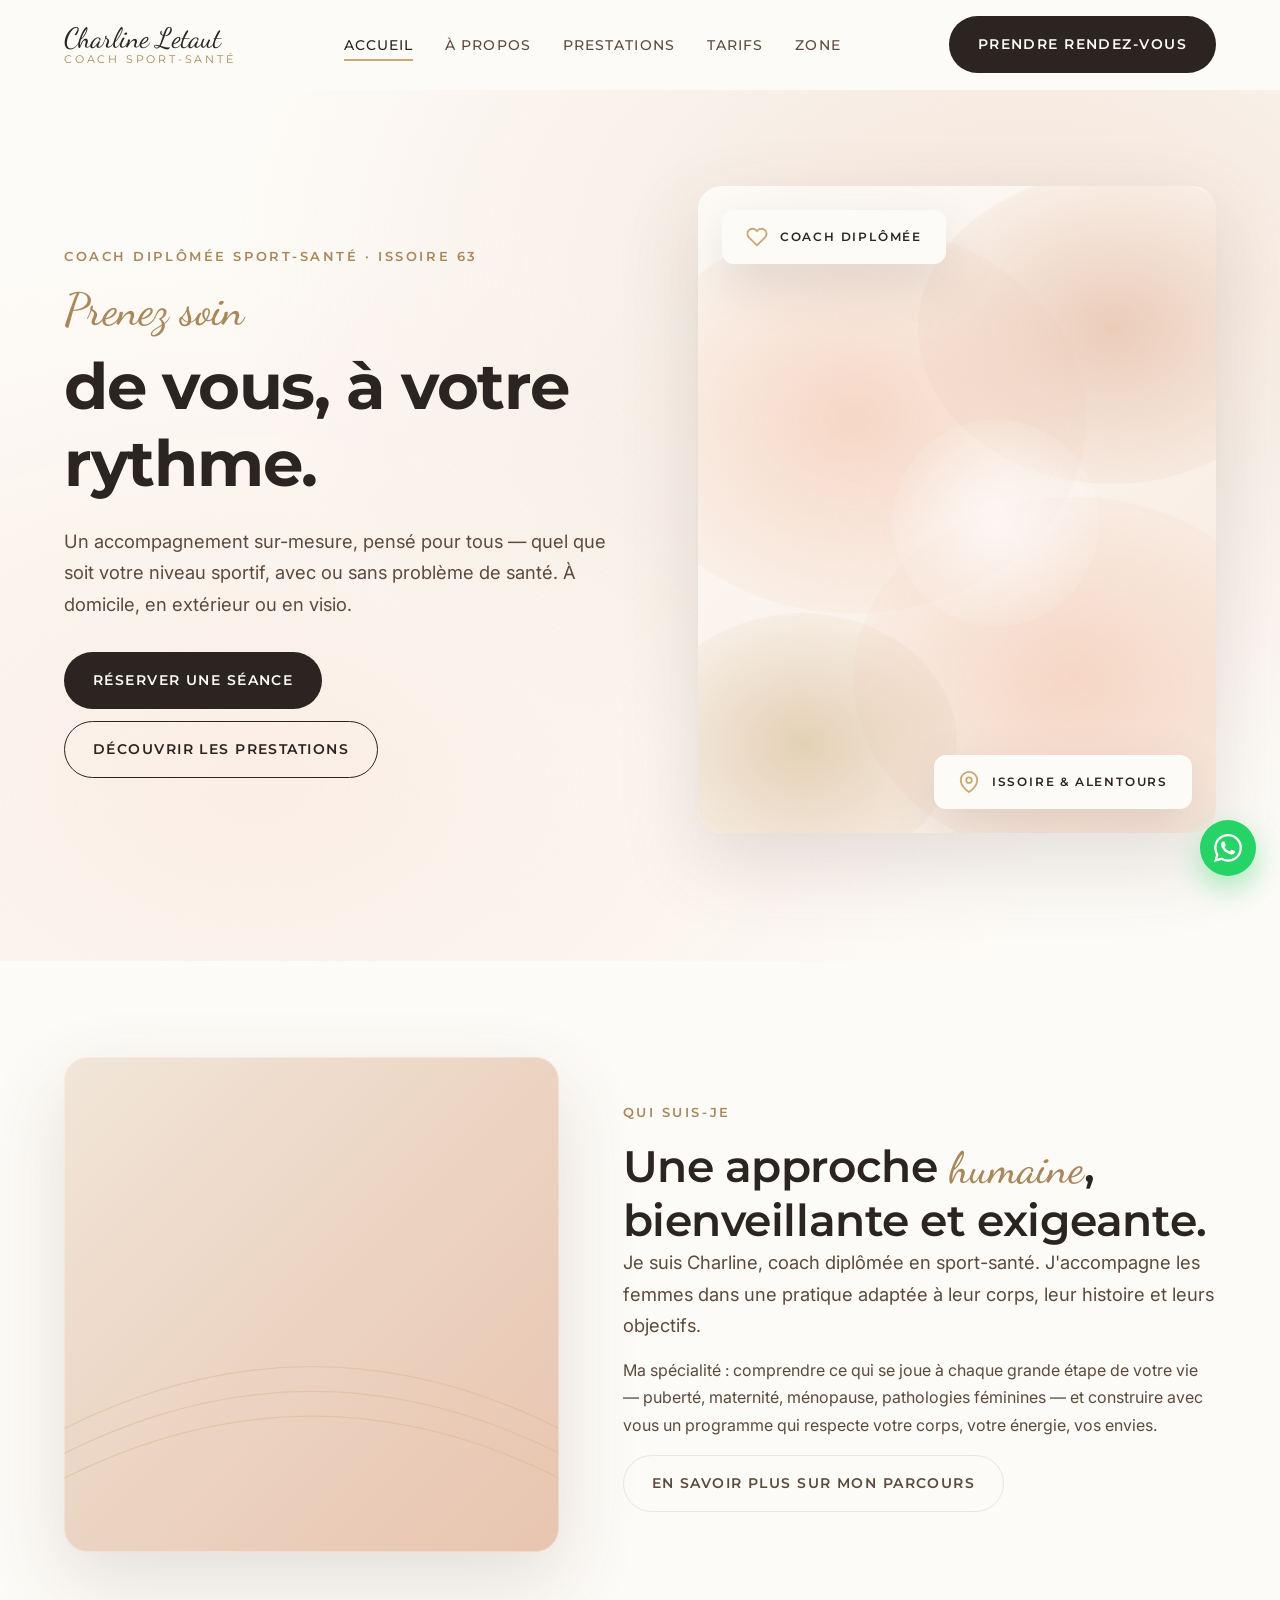
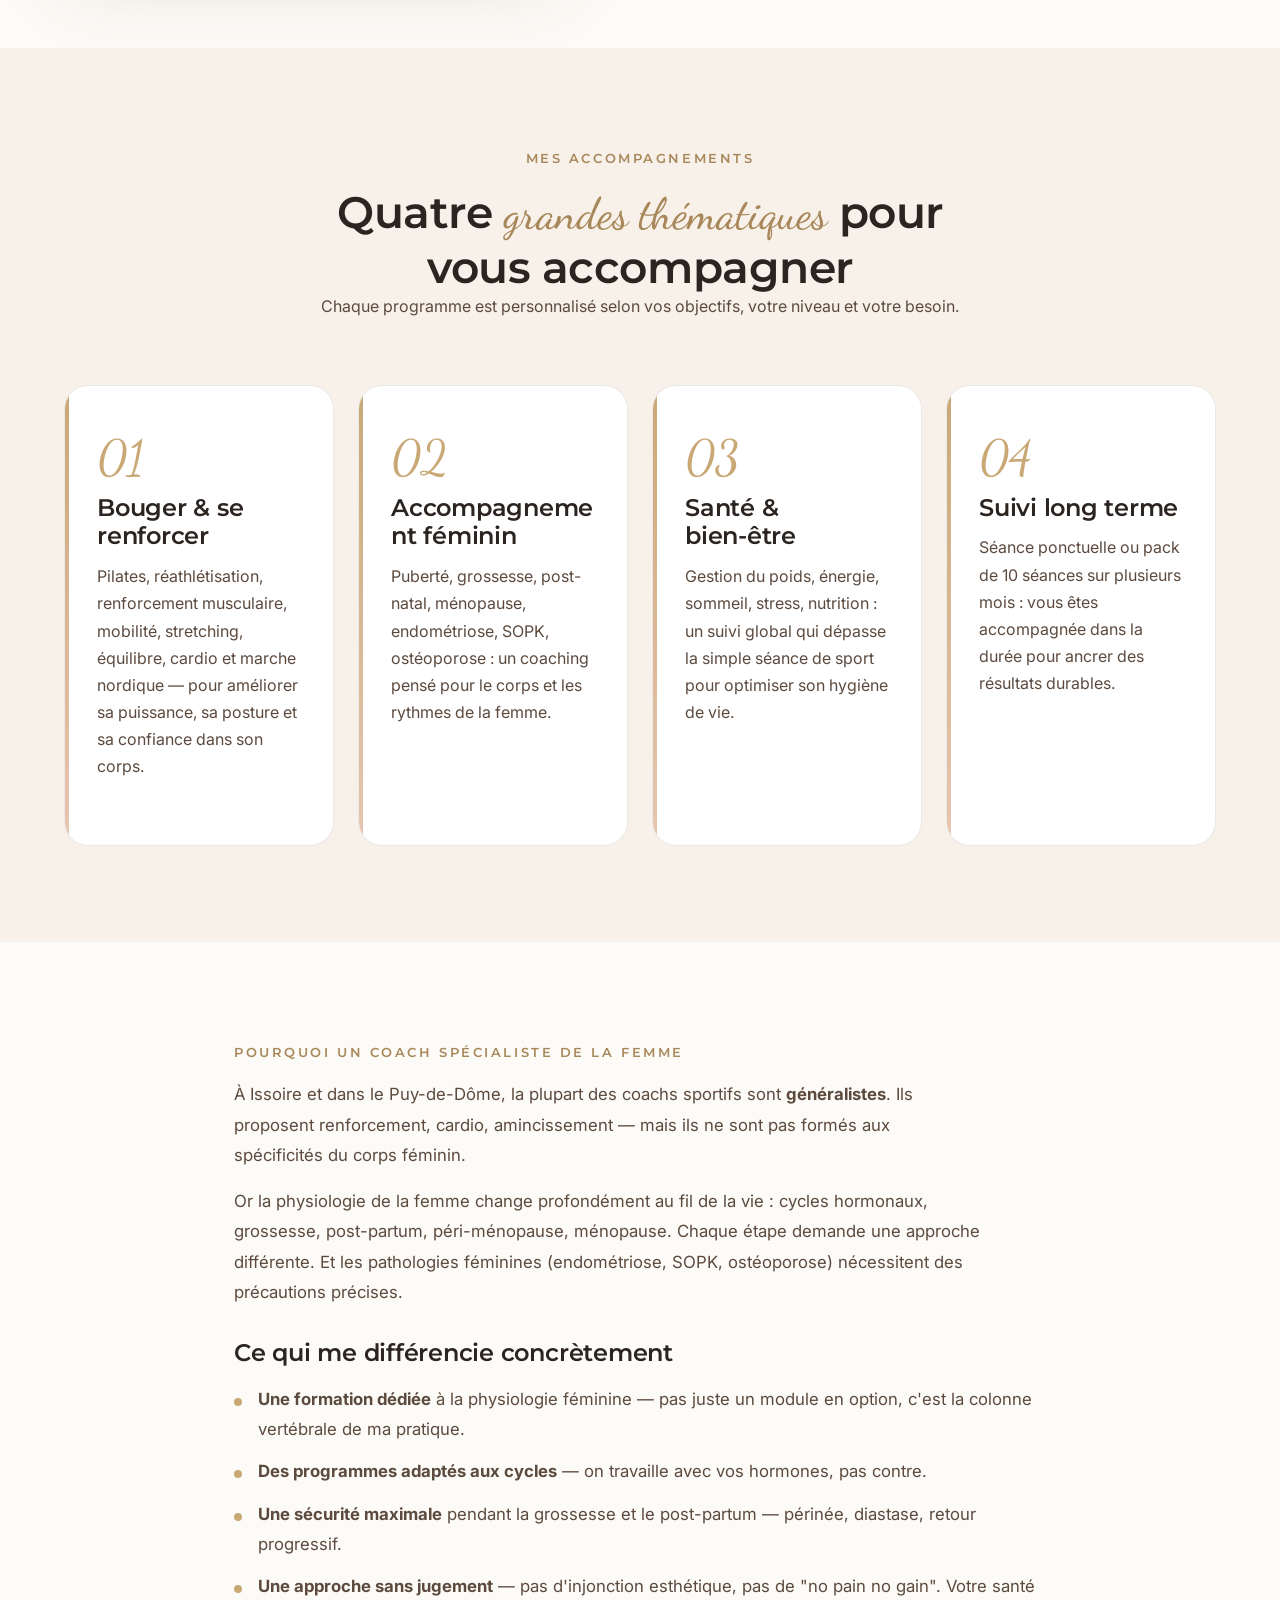
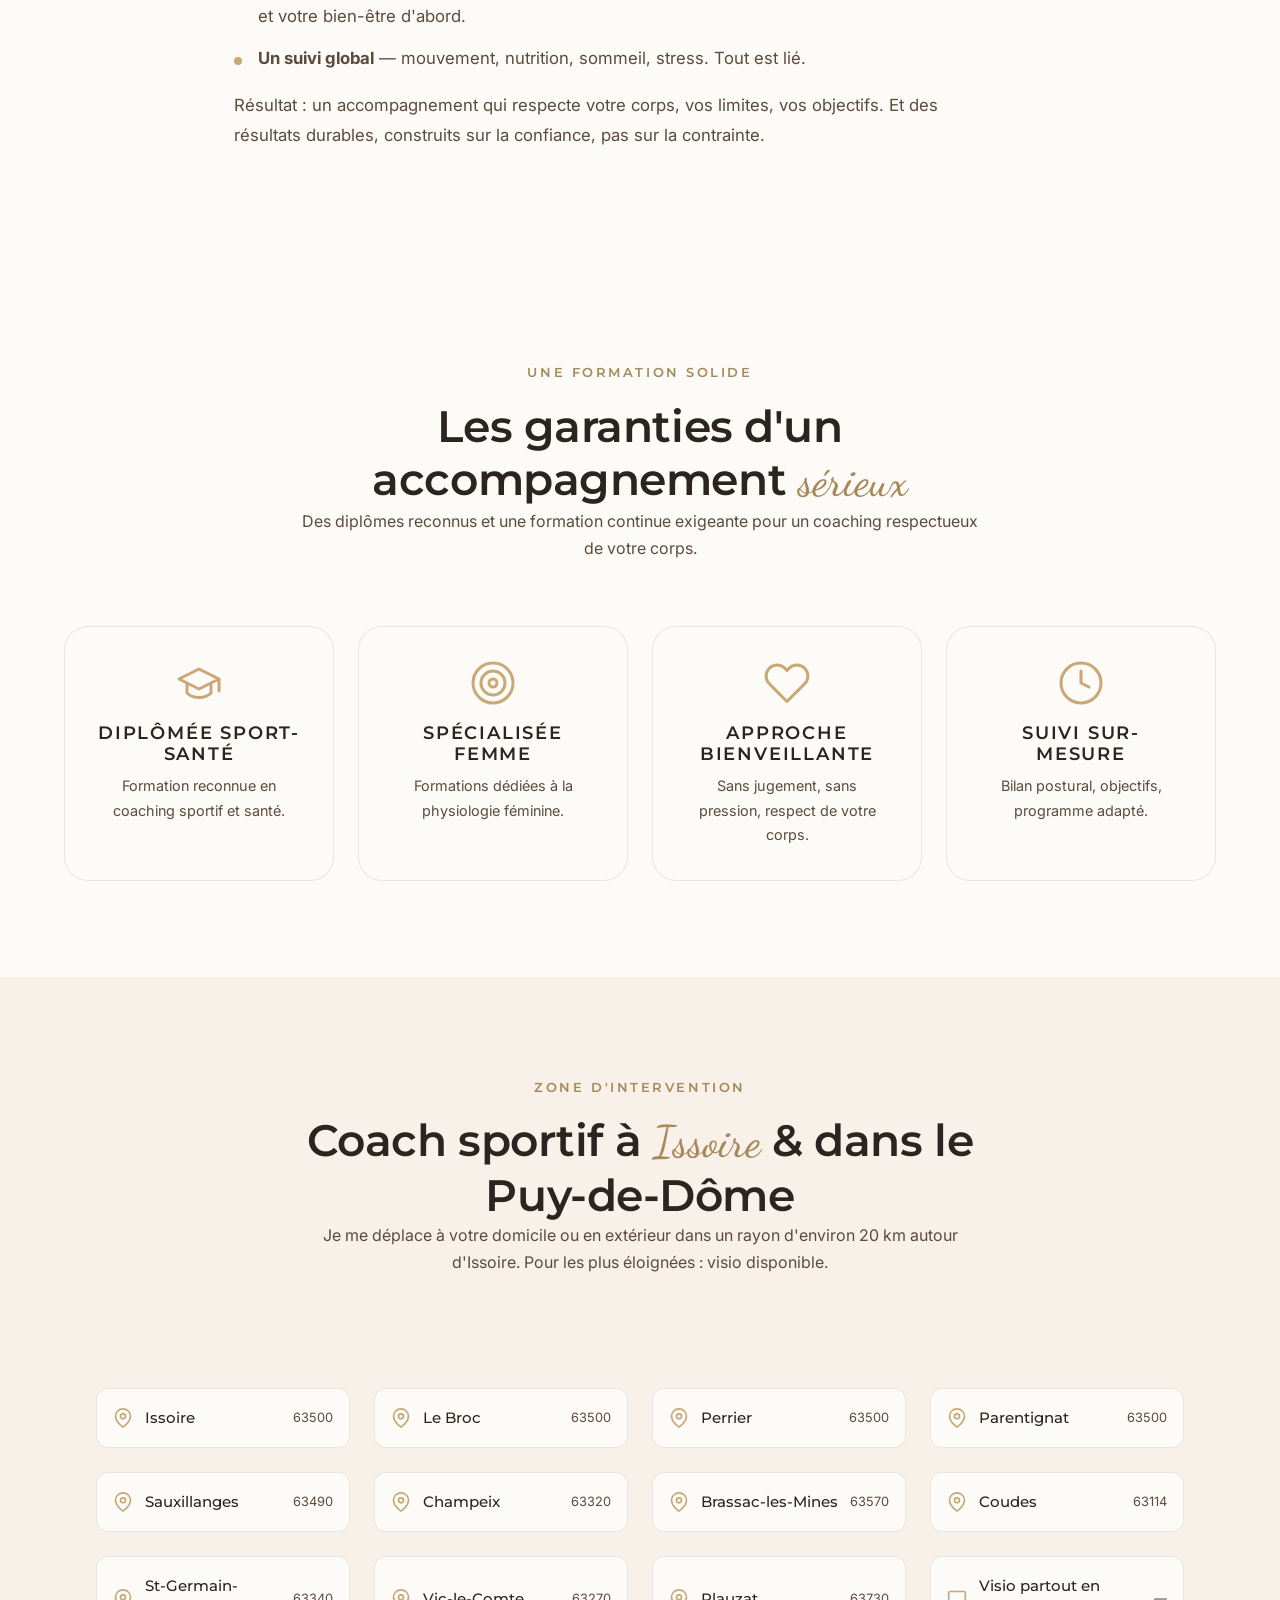
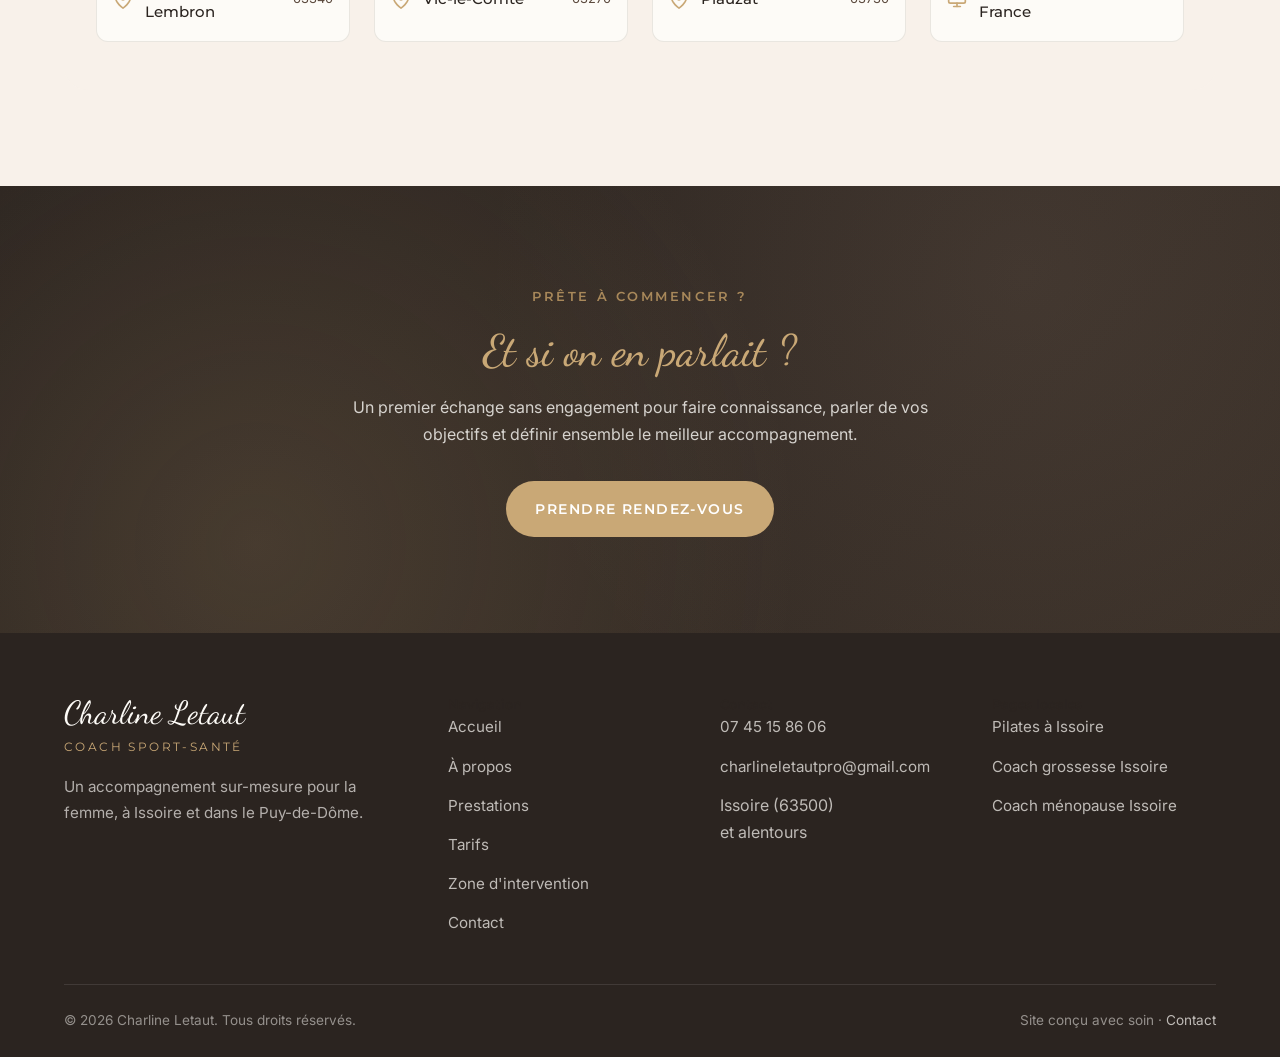
==== index.html @ cad7957d "Section 'coach specialiste de la femme' : eyebrow reformule + h2 supprime - Eyebrow 'Pourquoi un coa" ====
<!DOCTYPE html>
<html lang="fr">
<head>
  <meta charset="UTF-8" />
  <meta name="viewport" content="width=device-width, initial-scale=1.0" />
  <meta http-equiv="Cache-Control" content="no-cache, must-revalidate" />
  <meta name="theme-color" content="#FDFBF7" />

  <title>Charline Letaut — Coach sport-santé femme à Issoire (63) | Pilates, grossesse, ménopause</title>
  <meta name="description" content="Coach diplômée en sport-santé à Issoire (63500). Accompagnement sur-mesure pour la femme : pilates, grossesse, ménopause, endométriose, SOPK. Séances à domicile, extérieur ou visio." />
  <meta name="keywords" content="coach sportif Issoire, coach sport-santé Issoire, coach femme Issoire, pilates Issoire, coach grossesse Issoire, coach ménopause Issoire, coach sportif Puy-de-Dôme, coach à domicile Issoire" />
  <meta name="author" content="Charline Letaut" />
  <meta name="robots" content="index, follow" />
  <link rel="canonical" href="https://charline-letaut.fr/" />

  <!-- Open Graph -->
  <meta property="og:type" content="website" />
  <meta property="og:locale" content="fr_FR" />
  <meta property="og:url" content="https://charline-letaut.fr/" />
  <meta property="og:title" content="Charline Letaut — Coach sport-santé femme à Issoire (63)" />
  <meta property="og:description" content="Accompagnement sur-mesure de la femme : pilates, grossesse, ménopause, endométriose, SOPK. Séances à domicile, extérieur ou visio." />
  <meta property="og:image" content="https://charline-letaut.fr/assets/og-image.jpg" />
  <meta property="og:site_name" content="Charline Letaut Coaching" />

  <!-- Twitter -->
  <meta name="twitter:card" content="summary_large_image" />
  <meta name="twitter:title" content="Charline Letaut — Coach sport-santé femme à Issoire (63)" />
  <meta name="twitter:description" content="Accompagnement sur-mesure de la femme. Séances à domicile, extérieur ou visio." />
  <meta name="twitter:image" content="https://charline-letaut.fr/assets/og-image.jpg" />

  <!-- Favicons -->
  <link rel="icon" type="image/svg+xml" href="assets/favicon.svg?v=10" />
  <link rel="apple-touch-icon" href="assets/apple-touch-icon.png" />
  <link rel="manifest" href="assets/site.webmanifest?v=10" />

  <!-- Fonts -->
  <link rel="preconnect" href="https://fonts.googleapis.com" />
  <link rel="preconnect" href="https://fonts.gstatic.com" crossorigin />
  <link href="https://fonts.googleapis.com/css2?family=Dancing+Script:wght@500;600&family=Inter:wght@400;500;600&family=Montserrat:wght@400;500;600;700&display=swap" rel="stylesheet" />

  <link rel="stylesheet" href="css/style.css?v=10" />

  <!-- PLAUSIBLE SCRIPT HERE -->
  <!-- <script defer data-domain="charline-letaut.fr" src="https://plausible.io/js/script.js"></script> -->

  <!-- GA4 PLACEHOLDER -->
  <!-- <script async src="https://www.googletagmanager.com/gtag/js?id=G-XXXXXXX"></script> -->

  <!-- Schema.org : LocalBusiness -->
  <script type="application/ld+json">
  {
    "@context": "https://schema.org",
    "@type": "HealthAndBeautyBusiness",
    "@id": "https://charline-letaut.fr/#business",
    "name": "Charline Letaut — Coach sport-santé",
    "alternateName": "Charline Letaut Coaching",
    "description": "Coach diplômée en sport-santé spécialisée dans l'accompagnement de la femme à Issoire et alentours.",
    "url": "https://charline-letaut.fr/",
    "telephone": "+33745158606",
    "email": "charlineletautpro@gmail.com",
    "image": "https://charline-letaut.fr/assets/og-image.jpg",
    "priceRange": "€€",
    "address": {
      "@type": "PostalAddress",
      "addressLocality": "Issoire",
      "postalCode": "63500",
      "addressRegion": "Auvergne-Rhône-Alpes",
      "addressCountry": "FR"
    },
    "geo": {
      "@type": "GeoCoordinates",
      "latitude": 45.5437,
      "longitude": 3.2489
    },
    "areaServed": [
      { "@type": "City", "name": "Issoire" },
      { "@type": "City", "name": "Le Broc" },
      { "@type": "City", "name": "Perrier" },
      { "@type": "City", "name": "Parentignat" },
      { "@type": "City", "name": "Sauxillanges" },
      { "@type": "City", "name": "Champeix" },
      { "@type": "City", "name": "Brassac-les-Mines" },
      { "@type": "City", "name": "Coudes" },
      { "@type": "City", "name": "Saint-Germain-Lembron" },
      { "@type": "City", "name": "Vic-le-Comte" },
      { "@type": "City", "name": "Plauzat" }
    ],
    "openingHoursSpecification": [
      {
        "@type": "OpeningHoursSpecification",
        "dayOfWeek": ["Monday", "Tuesday", "Wednesday", "Thursday", "Friday"],
        "opens": "08:00",
        "closes": "19:00"
      },
      {
        "@type": "OpeningHoursSpecification",
        "dayOfWeek": "Saturday",
        "opens": "09:00",
        "closes": "13:00"
      }
    ],
    "sameAs": []
  }
  </script>
</head>
<body>
  <a class="skip-link" href="#main">Aller au contenu</a>

  <!-- ===================== HEADER ===================== -->
  <header class="site-header" role="banner">
    <div class="container">
      <nav class="nav" aria-label="Navigation principale">
        <a href="index.html" class="nav__brand" aria-label="Retour à l'accueil">
          <span class="nav__brand-name">Charline Letaut</span>
          <span class="nav__brand-role">Coach sport-santé</span>
        </a>
        <ul class="nav__menu">
          <li><a href="index.html" class="nav__link" data-nav="index.html">Accueil</a></li>
          <li><a href="a-propos.html" class="nav__link" data-nav="a-propos.html">À propos</a></li>
          <li><a href="prestations.html" class="nav__link" data-nav="prestations.html">Prestations</a></li>
          <li><a href="tarifs.html" class="nav__link" data-nav="tarifs.html">Tarifs</a></li>
          <li><a href="zone-intervention.html" class="nav__link" data-nav="zone-intervention.html">Zone</a></li>
        </ul>
        <a href="contact.html" class="btn btn--primary nav__cta">Prendre rendez-vous</a>
        <button class="nav__toggle" aria-expanded="false" aria-label="Ouvrir le menu" aria-controls="mobile-menu">
          <span></span><span></span><span></span>
        </button>
      </nav>
    </div>
  </header>
    <div class="nav__mobile" id="mobile-menu">
      <a href="index.html" class="nav__link" data-nav="index.html">Accueil</a>
      <a href="a-propos.html" class="nav__link" data-nav="a-propos.html">À propos</a>
      <a href="prestations.html" class="nav__link" data-nav="prestations.html">Prestations</a>
      <a href="tarifs.html" class="nav__link" data-nav="tarifs.html">Tarifs</a>
      <a href="zone-intervention.html" class="nav__link" data-nav="zone-intervention.html">Zone d'intervention</a>
      <a href="contact.html" class="nav__link" data-nav="contact.html">Contact</a>
      <a href="contact.html" class="btn btn--primary">Prendre rendez-vous</a>
    </div>
  

  <main id="main">

    <!-- ===================== HERO ===================== -->
    <section class="hero" aria-label="Présentation">
      <div class="container">
        <div class="hero__grid">
          <div class="hero__content reveal">
            <span class="eyebrow">Coach diplômée sport-santé · Issoire 63</span>
            <h1>
              <span class="script">Prenez soin</span>
              de vous, à votre rythme.
            </h1>
            <p class="hero__lead">
              Un accompagnement sur-mesure, pensé pour tous&nbsp;— quel que soit votre niveau sportif, avec ou sans problème de santé. À domicile, en extérieur ou en visio.
            </p>
            <div class="hero__ctas">
              <a href="contact.html" class="btn btn--primary">Réserver une séance</a>
              <a href="prestations.html" class="btn btn--outline">Découvrir les prestations</a>
            </div>
          </div>
          <div class="hero__visual reveal reveal-delay-2" aria-hidden="true">
            <svg class="hero__clouds" viewBox="0 0 400 500" preserveAspectRatio="xMidYMid slice" xmlns="http://www.w3.org/2000/svg" aria-hidden="true">
              <defs>
                <radialGradient id="cloudPeach" cx="50%" cy="50%" r="60%">
                  <stop offset="0%" stop-color="#F5D5C3" stop-opacity="0.95"/>
                  <stop offset="100%" stop-color="#F5D5C3" stop-opacity="0"/>
                </radialGradient>
                <radialGradient id="cloudRose" cx="50%" cy="50%" r="60%">
                  <stop offset="0%" stop-color="#E8C5B0" stop-opacity="0.85"/>
                  <stop offset="100%" stop-color="#E8C5B0" stop-opacity="0"/>
                </radialGradient>
                <radialGradient id="cloudGold" cx="50%" cy="50%" r="60%">
                  <stop offset="0%" stop-color="#C9A876" stop-opacity="0.45"/>
                  <stop offset="100%" stop-color="#C9A876" stop-opacity="0"/>
                </radialGradient>
                <radialGradient id="cloudCream" cx="50%" cy="50%" r="60%">
                  <stop offset="0%" stop-color="#FFFFFF" stop-opacity="0.7"/>
                  <stop offset="100%" stop-color="#FFFFFF" stop-opacity="0"/>
                </radialGradient>
              </defs>
              <g class="hero__cloud hero__cloud--1">
                <ellipse cx="120" cy="180" rx="180" ry="150" fill="url(#cloudPeach)"/>
              </g>
              <g class="hero__cloud hero__cloud--2">
                <ellipse cx="320" cy="110" rx="150" ry="120" fill="url(#cloudRose)"/>
              </g>
              <g class="hero__cloud hero__cloud--3">
                <ellipse cx="290" cy="380" rx="170" ry="140" fill="url(#cloudPeach)"/>
              </g>
              <g class="hero__cloud hero__cloud--4">
                <ellipse cx="80" cy="430" rx="120" ry="100" fill="url(#cloudGold)"/>
              </g>
              <g class="hero__cloud hero__cloud--5">
                <circle cx="230" cy="260" r="80" fill="url(#cloudCream)"/>
              </g>
            </svg>
            <div class="hero__badge hero__badge--top">
              <svg xmlns="http://www.w3.org/2000/svg" viewBox="0 0 24 24" fill="none" stroke="currentColor" stroke-width="2" stroke-linecap="round" stroke-linejoin="round"><path d="M20.84 4.61a5.5 5.5 0 0 0-7.78 0L12 5.67l-1.06-1.06a5.5 5.5 0 0 0-7.78 7.78l1.06 1.06L12 21.23l7.78-7.78 1.06-1.06a5.5 5.5 0 0 0 0-7.78z"/></svg>
              Coach diplômée
            </div>
            <div class="hero__badge hero__badge--bottom">
              <svg xmlns="http://www.w3.org/2000/svg" viewBox="0 0 24 24" fill="none" stroke="currentColor" stroke-width="2" stroke-linecap="round" stroke-linejoin="round"><path d="M21 10c0 7-9 13-9 13s-9-6-9-13a9 9 0 0 1 18 0z"/><circle cx="12" cy="10" r="3"/></svg>
              Issoire &amp; alentours
            </div>
          </div>
        </div>
      </div>
    </section>

    <!-- ===================== INTRO / ABOUT TEASER ===================== -->
    <section class="section">
      <div class="container">
        <div class="about">
          <div class="about__visual reveal" aria-hidden="true"></div>
          <div class="reveal reveal-delay-1">
            <span class="eyebrow">Qui suis-je</span>
            <h2>Une approche <span class="script">humaine</span>, bienveillante et exigeante.</h2>
            <p class="lead">
              Je suis Charline, coach diplômée en sport-santé. J'accompagne les femmes dans une pratique adaptée à leur corps, leur histoire et leurs objectifs.
            </p>
            <p>
              Ma spécialité&nbsp;: comprendre ce qui se joue à chaque grande étape de votre vie — puberté, maternité, ménopause, pathologies féminines — et construire avec vous un programme qui respecte votre corps, votre énergie, vos envies.
            </p>
            <a href="a-propos.html" class="btn btn--ghost">En savoir plus sur mon parcours</a>
          </div>
        </div>
      </div>
    </section>

    <!-- ===================== 4 THÉMATIQUES ===================== -->
    <section class="section section--alt">
      <div class="container">
        <header class="section-header reveal">
          <span class="eyebrow">Mes accompagnements</span>
          <h2>Quatre <span class="script">grandes thématiques</span> pour vous accompagner</h2>
          <p>Chaque programme est personnalisé selon vos objectifs, votre niveau et votre besoin.</p>
        </header>

        <div class="grid grid--4">
          <article class="feature reveal">
            <span class="feature__number">01</span>
            <h3>Bouger &amp; se renforcer</h3>
            <p>Pilates, réathlétisation, renforcement musculaire, mobilité, stretching, équilibre, cardio et marche nordique — pour améliorer sa puissance, sa posture et sa confiance dans son corps.</p>
          </article>
          <article class="feature reveal reveal-delay-1">
            <span class="feature__number">02</span>
            <h3>Accompagnement féminin</h3>
            <p>Puberté, grossesse, post-natal, ménopause, endométriose, SOPK, ostéoporose&nbsp;: un coaching pensé pour le corps et les rythmes de la femme.</p>
          </article>
          <article class="feature reveal reveal-delay-2">
            <span class="feature__number">03</span>
            <h3>Santé &amp; bien-être</h3>
            <p>Gestion du poids, énergie, sommeil, stress, nutrition&nbsp;: un suivi global qui dépasse la simple séance de sport pour optimiser son hygiène de vie.</p>
          </article>
          <article class="feature reveal reveal-delay-3">
            <span class="feature__number">04</span>
            <h3>Suivi long terme</h3>
            <p>Séance ponctuelle ou pack de 10 séances sur plusieurs mois&nbsp;: vous êtes accompagnée dans la durée pour ancrer des résultats durables.</p>
          </article>
        </div>
      </div>
    </section>

    <!-- ===================== POURQUOI UN COACH SPÉCIALISÉ FEMME ===================== -->
    <section class="section">
      <div class="container container-narrow">
        <div class="reveal prose">
          <span class="eyebrow">Pourquoi un coach Spécialiste de la femme</span>
          <p class="lead">À Issoire et dans le Puy-de-Dôme, la plupart des coachs sportifs sont <strong>généralistes</strong>. Ils proposent renforcement, cardio, amincissement — mais ils ne sont pas formés aux spécificités du corps féminin.</p>
          <p>Or la physiologie de la femme change profondément au fil de la vie&nbsp;: cycles hormonaux, grossesse, post-partum, péri-ménopause, ménopause. Chaque étape demande une approche différente. Et les pathologies féminines (endométriose, SOPK, ostéoporose) nécessitent des précautions précises.</p>
          <h3>Ce qui me différencie concrètement</h3>
          <ul>
            <li><strong>Une formation dédiée</strong> à la physiologie féminine — pas juste un module en option, c'est la colonne vertébrale de ma pratique.</li>
            <li><strong>Des programmes adaptés aux cycles</strong> — on travaille avec vos hormones, pas contre.</li>
            <li><strong>Une sécurité maximale</strong> pendant la grossesse et le post-partum — périnée, diastase, retour progressif.</li>
            <li><strong>Une approche sans jugement</strong> — pas d'injonction esthétique, pas de "no pain no gain". Votre santé et votre bien-être d'abord.</li>
            <li><strong>Un suivi global</strong> — mouvement, nutrition, sommeil, stress. Tout est lié.</li>
          </ul>
          <p>Résultat&nbsp;: un accompagnement qui respecte votre corps, vos limites, vos objectifs. Et des résultats durables, construits sur la confiance, pas sur la contrainte.</p>
        </div>
      </div>
    </section>

    <!-- ===================== CREDENTIALS ===================== -->
    <section class="section">
      <div class="container">
        <header class="section-header reveal">
          <span class="eyebrow">Une formation solide</span>
          <h2>Les garanties d'un accompagnement <span class="script">sérieux</span></h2>
          <p>Des diplômes reconnus et une formation continue exigeante pour un coaching respectueux de votre corps.</p>
        </header>

        <div class="credentials">
          <div class="credential reveal">
            <svg class="credential__icon" xmlns="http://www.w3.org/2000/svg" viewBox="0 0 24 24" fill="none" stroke="currentColor" stroke-width="1.5" stroke-linecap="round" stroke-linejoin="round"><path d="M22 10v6M2 10l10-5 10 5-10 5z"/><path d="M6 12v5c3 3 9 3 12 0v-5"/></svg>
            <h4>Diplômée sport-santé</h4>
            <p>Formation reconnue en coaching sportif et santé.</p>
          </div>
          <div class="credential reveal reveal-delay-1">
            <svg class="credential__icon" xmlns="http://www.w3.org/2000/svg" viewBox="0 0 24 24" fill="none" stroke="currentColor" stroke-width="1.5" stroke-linecap="round" stroke-linejoin="round"><circle cx="12" cy="12" r="10"/><circle cx="12" cy="12" r="6"/><circle cx="12" cy="12" r="2"/></svg>
            <h4>Spécialisée femme</h4>
            <p>Formations dédiées à la physiologie féminine.</p>
          </div>
          <div class="credential reveal reveal-delay-2">
            <svg class="credential__icon" xmlns="http://www.w3.org/2000/svg" viewBox="0 0 24 24" fill="none" stroke="currentColor" stroke-width="1.5" stroke-linecap="round" stroke-linejoin="round"><path d="M20.84 4.61a5.5 5.5 0 0 0-7.78 0L12 5.67l-1.06-1.06a5.5 5.5 0 0 0-7.78 7.78l1.06 1.06L12 21.23l7.78-7.78 1.06-1.06a5.5 5.5 0 0 0 0-7.78z"/></svg>
            <h4>Approche bienveillante</h4>
            <p>Sans jugement, sans pression, respect de votre corps.</p>
          </div>
          <div class="credential reveal reveal-delay-3">
            <svg class="credential__icon" xmlns="http://www.w3.org/2000/svg" viewBox="0 0 24 24" fill="none" stroke="currentColor" stroke-width="1.5" stroke-linecap="round" stroke-linejoin="round"><circle cx="12" cy="12" r="10"/><polyline points="12 6 12 12 16 14"/></svg>
            <h4>Suivi sur-mesure</h4>
            <p>Bilan postural, objectifs, programme adapté.</p>
          </div>
        </div>
      </div>
    </section>

    <!-- ===================== ZONE INTERVENTION ===================== -->
    <section class="section section--alt">
      <div class="container">
        <header class="section-header reveal">
          <span class="eyebrow">Zone d'intervention</span>
          <h2>Coach sportif à <span class="script">Issoire</span> &amp; dans le Puy-de-Dôme</h2>
          <p>Je me déplace à votre domicile ou en extérieur dans un rayon d'environ 20 km autour d'Issoire. Pour les plus éloignées&nbsp;: visio disponible.</p>
        </header>

        <div class="zone reveal">
          <ul class="zone__grid">
            <li class="zone__item"><svg xmlns="http://www.w3.org/2000/svg" viewBox="0 0 24 24" fill="none" stroke="currentColor" stroke-width="2" stroke-linecap="round" stroke-linejoin="round"><path d="M21 10c0 7-9 13-9 13s-9-6-9-13a9 9 0 0 1 18 0z"/><circle cx="12" cy="10" r="3"/></svg><span class="zone__item-name">Issoire</span><span class="zone__item-postal">63500</span></li>
            <li class="zone__item"><svg xmlns="http://www.w3.org/2000/svg" viewBox="0 0 24 24" fill="none" stroke="currentColor" stroke-width="2" stroke-linecap="round" stroke-linejoin="round"><path d="M21 10c0 7-9 13-9 13s-9-6-9-13a9 9 0 0 1 18 0z"/><circle cx="12" cy="10" r="3"/></svg><span class="zone__item-name">Le Broc</span><span class="zone__item-postal">63500</span></li>
            <li class="zone__item"><svg xmlns="http://www.w3.org/2000/svg" viewBox="0 0 24 24" fill="none" stroke="currentColor" stroke-width="2" stroke-linecap="round" stroke-linejoin="round"><path d="M21 10c0 7-9 13-9 13s-9-6-9-13a9 9 0 0 1 18 0z"/><circle cx="12" cy="10" r="3"/></svg><span class="zone__item-name">Perrier</span><span class="zone__item-postal">63500</span></li>
            <li class="zone__item"><svg xmlns="http://www.w3.org/2000/svg" viewBox="0 0 24 24" fill="none" stroke="currentColor" stroke-width="2" stroke-linecap="round" stroke-linejoin="round"><path d="M21 10c0 7-9 13-9 13s-9-6-9-13a9 9 0 0 1 18 0z"/><circle cx="12" cy="10" r="3"/></svg><span class="zone__item-name">Parentignat</span><span class="zone__item-postal">63500</span></li>
            <li class="zone__item"><svg xmlns="http://www.w3.org/2000/svg" viewBox="0 0 24 24" fill="none" stroke="currentColor" stroke-width="2" stroke-linecap="round" stroke-linejoin="round"><path d="M21 10c0 7-9 13-9 13s-9-6-9-13a9 9 0 0 1 18 0z"/><circle cx="12" cy="10" r="3"/></svg><span class="zone__item-name">Sauxillanges</span><span class="zone__item-postal">63490</span></li>
            <li class="zone__item"><svg xmlns="http://www.w3.org/2000/svg" viewBox="0 0 24 24" fill="none" stroke="currentColor" stroke-width="2" stroke-linecap="round" stroke-linejoin="round"><path d="M21 10c0 7-9 13-9 13s-9-6-9-13a9 9 0 0 1 18 0z"/><circle cx="12" cy="10" r="3"/></svg><span class="zone__item-name">Champeix</span><span class="zone__item-postal">63320</span></li>
            <li class="zone__item"><svg xmlns="http://www.w3.org/2000/svg" viewBox="0 0 24 24" fill="none" stroke="currentColor" stroke-width="2" stroke-linecap="round" stroke-linejoin="round"><path d="M21 10c0 7-9 13-9 13s-9-6-9-13a9 9 0 0 1 18 0z"/><circle cx="12" cy="10" r="3"/></svg><span class="zone__item-name">Brassac-les-Mines</span><span class="zone__item-postal">63570</span></li>
            <li class="zone__item"><svg xmlns="http://www.w3.org/2000/svg" viewBox="0 0 24 24" fill="none" stroke="currentColor" stroke-width="2" stroke-linecap="round" stroke-linejoin="round"><path d="M21 10c0 7-9 13-9 13s-9-6-9-13a9 9 0 0 1 18 0z"/><circle cx="12" cy="10" r="3"/></svg><span class="zone__item-name">Coudes</span><span class="zone__item-postal">63114</span></li>
            <li class="zone__item"><svg xmlns="http://www.w3.org/2000/svg" viewBox="0 0 24 24" fill="none" stroke="currentColor" stroke-width="2" stroke-linecap="round" stroke-linejoin="round"><path d="M21 10c0 7-9 13-9 13s-9-6-9-13a9 9 0 0 1 18 0z"/><circle cx="12" cy="10" r="3"/></svg><span class="zone__item-name">St-Germain-Lembron</span><span class="zone__item-postal">63340</span></li>
            <li class="zone__item"><svg xmlns="http://www.w3.org/2000/svg" viewBox="0 0 24 24" fill="none" stroke="currentColor" stroke-width="2" stroke-linecap="round" stroke-linejoin="round"><path d="M21 10c0 7-9 13-9 13s-9-6-9-13a9 9 0 0 1 18 0z"/><circle cx="12" cy="10" r="3"/></svg><span class="zone__item-name">Vic-le-Comte</span><span class="zone__item-postal">63270</span></li>
            <li class="zone__item"><svg xmlns="http://www.w3.org/2000/svg" viewBox="0 0 24 24" fill="none" stroke="currentColor" stroke-width="2" stroke-linecap="round" stroke-linejoin="round"><path d="M21 10c0 7-9 13-9 13s-9-6-9-13a9 9 0 0 1 18 0z"/><circle cx="12" cy="10" r="3"/></svg><span class="zone__item-name">Plauzat</span><span class="zone__item-postal">63730</span></li>
            <li class="zone__item"><svg xmlns="http://www.w3.org/2000/svg" viewBox="0 0 24 24" fill="none" stroke="currentColor" stroke-width="2" stroke-linecap="round" stroke-linejoin="round"><rect x="2" y="3" width="20" height="14" rx="2" ry="2"/><line x1="8" y1="21" x2="16" y2="21"/><line x1="12" y1="17" x2="12" y2="21"/></svg><span class="zone__item-name">Visio partout en France</span><span class="zone__item-postal">—</span></li>
          </ul>
        </div>
      </div>
    </section>

    <!-- ===================== CTA FINAL ===================== -->
    <section class="cta-banner">
      <div class="container">
        <span class="eyebrow">Prête à commencer&nbsp;?</span>
        <h2><span class="script">Et si on en parlait&nbsp;?</span></h2>
        <p>Un premier échange sans engagement pour faire connaissance, parler de vos objectifs et définir ensemble le meilleur accompagnement.</p>
        <a href="contact.html" class="btn btn--primary">Prendre rendez-vous</a>
      </div>
    </section>

  </main>

  <!-- ===================== FOOTER ===================== -->
  <footer class="site-footer" role="contentinfo">
    <div class="container">
      <div class="footer__grid">
        <div>
          <div class="footer__brand-name">Charline Letaut</div>
          <div class="footer__brand-role">Coach sport-santé</div>
          <p class="footer__tagline">Un accompagnement sur-mesure pour la femme, à Issoire et dans le Puy-de-Dôme.</p>
        </div>
        <div>
          <h5>Navigation</h5>
          <ul class="footer__list">
            <li><a href="index.html">Accueil</a></li>
            <li><a href="a-propos.html">À propos</a></li>
            <li><a href="prestations.html">Prestations</a></li>
            <li><a href="tarifs.html">Tarifs</a></li>
            <li><a href="zone-intervention.html">Zone d'intervention</a></li>
            <li><a href="contact.html">Contact</a></li>
          </ul>
        </div>
        <div>
          <h5>Contact</h5>
          <ul class="footer__list">
            <li><a href="tel:+33745158606">07 45 15 86 06</a></li>
            <li><a href="mailto:charlineletautpro@gmail.com">charlineletautpro@gmail.com</a></li>
            <li><address style="font-style: normal;">Issoire (63500)<br />et alentours</address></li>
          </ul>
        </div>
        <div>
          <h5>Pages locales</h5>
          <ul class="footer__list">
            <li><a href="pilates-issoire.html">Pilates à Issoire</a></li>
            <li><a href="coach-grossesse-issoire.html">Coach grossesse Issoire</a></li>
            <li><a href="coach-menopause-issoire.html">Coach ménopause Issoire</a></li>
          </ul>
        </div>
      </div>
      <div class="footer__bottom">
        <span>© <span data-year>2026</span> Charline Letaut. Tous droits réservés.</span>
        <span>Site conçu avec soin · <a href="contact.html">Contact</a></span>
      </div>
    </div>
  </footer>

  <a href="https://wa.me/33745158606" class="whatsapp-float" aria-label="Contacter sur WhatsApp" target="_blank" rel="noopener">
    <svg xmlns="http://www.w3.org/2000/svg" viewBox="0 0 24 24" fill="currentColor"><path d="M17.472 14.382c-.297-.149-1.758-.867-2.03-.967-.273-.099-.471-.148-.67.15-.197.297-.767.966-.94 1.164-.173.199-.347.223-.644.075-.297-.15-1.255-.463-2.39-1.475-.883-.788-1.48-1.761-1.653-2.059-.173-.297-.018-.458.13-.606.134-.133.298-.347.446-.52.149-.174.198-.298.298-.497.099-.198.05-.371-.025-.52-.075-.149-.669-1.612-.916-2.207-.242-.579-.487-.5-.669-.51-.173-.008-.371-.01-.57-.01-.198 0-.52.074-.792.372-.272.297-1.04 1.016-1.04 2.479 0 1.462 1.065 2.875 1.213 3.074.149.198 2.096 3.2 5.077 4.487.709.306 1.262.489 1.694.625.712.227 1.36.195 1.871.118.571-.085 1.758-.719 2.006-1.413.248-.694.248-1.289.173-1.413-.074-.124-.272-.198-.57-.347m-5.421 7.403h-.004a9.87 9.87 0 01-5.031-1.378l-.361-.214-3.741.982.998-3.648-.235-.374a9.86 9.86 0 01-1.51-5.26c.001-5.45 4.436-9.884 9.888-9.884 2.64 0 5.122 1.03 6.988 2.898a9.825 9.825 0 012.893 6.994c-.003 5.45-4.437 9.884-9.885 9.884m8.413-18.297A11.815 11.815 0 0012.05 0C5.495 0 .16 5.335.157 11.892c0 2.096.547 4.142 1.588 5.945L.057 24l6.305-1.654a11.882 11.882 0 005.683 1.448h.005c6.554 0 11.89-5.335 11.893-11.893a11.821 11.821 0 00-3.48-8.413z"/></svg>
  </a>

  <script src="js/main.js?v=10"></script>
</body>
</html>
---- css/style.css ----
/* =========================================================
   Charline Letaut — Coach Sport-Santé
   Global stylesheet — mobile-first, wellness premium
   ========================================================= */

/* ---------- 1. Design tokens ---------- */
:root {
  /* Palette */
  --c-rose: #E8C5B0;
  --c-peach: #F5D5C3;
  --c-gold: #C9A876;
  --c-gold-dark: #A8885A;
  --c-taupe: #5C4A3E;
  --c-beige: #F8F1EA;
  --c-cream: #FDFBF7;
  --c-anthracite: #2B2420;
  --c-white: #FFFFFF;
  --c-border: rgba(92, 74, 62, 0.12);
  --c-shadow: rgba(92, 74, 62, 0.08);
  --c-shadow-strong: rgba(92, 74, 62, 0.16);

  /* Typography */
  --f-script: 'Dancing Script', cursive;
  --f-display: 'Montserrat', sans-serif;
  --f-body: 'Inter', sans-serif;

  /* Spacing scale */
  --s-1: 0.25rem;
  --s-2: 0.5rem;
  --s-3: 0.75rem;
  --s-4: 1rem;
  --s-5: 1.5rem;
  --s-6: 2rem;
  --s-7: 3rem;
  --s-8: 4rem;
  --s-9: 6rem;
  --s-10: 8rem;

  /* Radii */
  --r-sm: 6px;
  --r-md: 12px;
  --r-lg: 24px;
  --r-full: 999px;

  /* Transitions */
  --t-fast: 0.2s ease;
  --t-base: 0.35s cubic-bezier(0.22, 1, 0.36, 1);
  --t-slow: 0.8s cubic-bezier(0.22, 1, 0.36, 1);

  /* Layout */
  --container: 1200px;
  --container-narrow: 860px;
}

/* ---------- 2. Reset & base ---------- */
*,
*::before,
*::after {
  box-sizing: border-box;
  margin: 0;
  padding: 0;
}

html {
  scroll-behavior: smooth;
  -webkit-text-size-adjust: 100%;
}

body {
  font-family: var(--f-body);
  font-size: 16px;
  line-height: 1.7;
  color: var(--c-taupe);
  background: var(--c-cream);
  -webkit-font-smoothing: antialiased;
  -moz-osx-font-smoothing: grayscale;
  overflow-x: hidden;
  width: 100%;
}

img,
picture,
svg,
video {
  display: block;
  max-width: 100%;
  height: auto;
}

a {
  color: var(--c-gold-dark);
  text-decoration: none;
  transition: color var(--t-fast);
}

a:hover {
  color: var(--c-anthracite);
}

button {
  font-family: inherit;
  border: none;
  background: none;
  cursor: pointer;
}

ul,
ol {
  list-style: none;
}

/* ---------- 3. Typography ---------- */
h1, h2, h3, h4, h5, h6 {
  font-family: var(--f-display);
  color: var(--c-anthracite);
  line-height: 1.2;
  font-weight: 600;
  letter-spacing: -0.01em;
  overflow-wrap: break-word;
  word-wrap: break-word;
  hyphens: auto;
}

h1 {
  font-size: clamp(1.875rem, 4vw + 1rem, 4rem);
  font-weight: 700;
  letter-spacing: -0.02em;
}

h2 {
  font-size: clamp(1.75rem, 2.5vw + 1rem, 2.75rem);
}

h3 {
  font-size: clamp(1.25rem, 1.2vw + 1rem, 1.5rem);
}

h4 {
  font-size: 1.125rem;
  text-transform: uppercase;
  letter-spacing: 0.1em;
  font-weight: 600;
}

.script {
  font-family: var(--f-script);
  font-weight: 500;
  color: var(--c-gold-dark);
  letter-spacing: 0;
  text-transform: none;
}

.eyebrow {
  display: inline-block;
  font-family: var(--f-display);
  font-size: 0.8rem;
  font-weight: 600;
  text-transform: uppercase;
  letter-spacing: 0.2em;
  color: var(--c-gold-dark);
  margin-bottom: var(--s-4);
}

p {
  margin-bottom: var(--s-4);
  max-width: 68ch;
}

.lead {
  font-size: 1.15rem;
  line-height: 1.7;
  color: var(--c-taupe);
}

/* ---------- 4. Layout primitives ---------- */
.container {
  width: 100%;
  max-width: var(--container);
  margin: 0 auto;
  padding: 0 var(--s-5);
}

.container-narrow {
  max-width: var(--container-narrow);
}

.section {
  padding: var(--s-9) 0;
}

.section--alt {
  background: var(--c-beige);
}

.section--dark {
  background: var(--c-anthracite);
  color: var(--c-beige);
}

.section--dark h1,
.section--dark h2,
.section--dark h3 {
  color: var(--c-cream);
}

.section--dark .eyebrow {
  color: var(--c-gold);
}

.section-header {
  text-align: center;
  max-width: 720px;
  margin: 0 auto var(--s-8);
}

.section-header p {
  margin-left: auto;
  margin-right: auto;
}

/* ---------- 5. Buttons ---------- */
.btn {
  display: inline-flex;
  align-items: center;
  justify-content: center;
  gap: var(--s-2);
  padding: 0.95rem 1.75rem;
  font-family: var(--f-display);
  font-size: 0.9rem;
  font-weight: 600;
  letter-spacing: 0.1em;
  text-transform: uppercase;
  border-radius: var(--r-full);
  cursor: pointer;
  transition: all var(--t-base);
  white-space: normal;
  text-align: center;
  border: 1.5px solid transparent;
  max-width: 100%;
}

@media (max-width: 600px) {
  .hero__ctas .btn,
  .cta-banner .btn,
  .price .btn,
  .form button[type="submit"] {
    width: 100%;
  }
  .hero__ctas {
    flex-direction: column;
    align-items: stretch;
  }
}

.btn--primary {
  background: var(--c-anthracite);
  color: var(--c-cream);
}

.btn--primary:hover {
  background: var(--c-gold-dark);
  color: var(--c-cream);
  transform: translateY(-2px);
  box-shadow: 0 12px 30px var(--c-shadow-strong);
}

.btn--gold {
  background: var(--c-gold);
  color: var(--c-white);
}

.btn--gold:hover {
  background: var(--c-gold-dark);
  color: var(--c-white);
  transform: translateY(-2px);
  box-shadow: 0 12px 30px rgba(201, 168, 118, 0.4);
}

.btn--outline {
  background: transparent;
  color: var(--c-anthracite);
  border-color: var(--c-anthracite);
}

.btn--outline:hover {
  background: var(--c-anthracite);
  color: var(--c-cream);
}

.btn--ghost {
  background: transparent;
  color: var(--c-taupe);
  border-color: var(--c-border);
}

.btn--ghost:hover {
  border-color: var(--c-gold);
  color: var(--c-anthracite);
}

/* ---------- 6. Header / navigation ---------- */
.site-header {
  position: sticky;
  top: 0;
  z-index: 50;
  background: rgba(253, 251, 247, 0.85);
  backdrop-filter: blur(14px);
  -webkit-backdrop-filter: blur(14px);
  border-bottom: 1px solid transparent;
  transition: border-color var(--t-base), background var(--t-base);
}

.site-header.is-scrolled {
  border-bottom-color: var(--c-border);
  background: rgba(253, 251, 247, 0.95);
}

.nav {
  display: flex;
  align-items: center;
  justify-content: space-between;
  padding: var(--s-4) 0;
}

.nav__brand {
  display: flex;
  flex-direction: column;
  line-height: 1;
  color: var(--c-anthracite);
}

.nav__brand:hover {
  color: var(--c-anthracite);
}

.nav__brand-name {
  font-family: var(--f-script);
  font-size: 1.75rem;
  color: var(--c-anthracite);
  line-height: 1;
}

.nav__brand-role {
  font-family: var(--f-display);
  font-size: 0.7rem;
  text-transform: uppercase;
  letter-spacing: 0.25em;
  color: var(--c-gold-dark);
  margin-top: 2px;
}

.nav__menu {
  display: none;
  gap: var(--s-6);
  align-items: center;
}

.nav__link {
  position: relative;
  font-family: var(--f-display);
  font-size: 0.85rem;
  font-weight: 500;
  letter-spacing: 0.08em;
  text-transform: uppercase;
  color: var(--c-taupe);
  padding: var(--s-2) 0;
}

.nav__link::after {
  content: "";
  position: absolute;
  left: 50%;
  bottom: 0;
  width: 0;
  height: 1.5px;
  background: var(--c-gold);
  transition: width var(--t-base), left var(--t-base);
}

.nav__link:hover,
.nav__link.is-active {
  color: var(--c-anthracite);
}

.nav__link:hover::after,
.nav__link.is-active::after {
  width: 100%;
  left: 0;
}

.nav__cta {
  display: none;
}

.nav__toggle {
  display: flex;
  flex-direction: column;
  justify-content: center;
  gap: 5px;
  width: 44px;
  height: 44px;
  padding: 10px;
  border-radius: var(--r-sm);
}

.nav__toggle span {
  display: block;
  width: 100%;
  height: 1.5px;
  background: var(--c-anthracite);
  transition: transform var(--t-base), opacity var(--t-base);
  transform-origin: center;
}

.nav__toggle[aria-expanded="true"] span:nth-child(1) {
  transform: translateY(6.5px) rotate(45deg);
}

.nav__toggle[aria-expanded="true"] span:nth-child(2) {
  opacity: 0;
}

.nav__toggle[aria-expanded="true"] span:nth-child(3) {
  transform: translateY(-6.5px) rotate(-45deg);
}

.nav__mobile {
  position: fixed;
  inset: 72px 0 0 0;
  background: var(--c-cream);
  padding: var(--s-7) var(--s-5);
  transform: translateX(100%);
  transition: transform var(--t-base);
  z-index: 40;
  overflow-y: auto;
}

.nav__mobile.is-open {
  transform: translateX(0);
}

.nav__mobile .nav__link {
  display: block;
  padding: var(--s-4) 0;
  font-size: 1.1rem;
  border-bottom: 1px solid var(--c-border);
}

.nav__mobile .btn {
  margin-top: var(--s-5);
  width: 100%;
}

@media (min-width: 960px) {
  .nav__menu,
  .nav__cta {
    display: flex;
  }
  .nav__toggle,
  .nav__mobile {
    display: none;
  }
}

/* ---------- 7. Hero ---------- */
.hero {
  position: relative;
  padding: var(--s-7) 0 var(--s-8);
  overflow: hidden;
  background:
    radial-gradient(ellipse at 80% 20%, rgba(232, 197, 176, 0.4) 0%, transparent 55%),
    radial-gradient(ellipse at 20% 80%, rgba(245, 213, 195, 0.35) 0%, transparent 55%),
    var(--c-cream);
}

.hero__grid {
  display: grid;
  gap: var(--s-7);
  align-items: center;
}

.hero__content {
  max-width: 620px;
}

.hero h1 {
  margin-bottom: var(--s-5);
}

.hero h1 .script {
  display: block;
  font-size: 0.7em;
  margin-bottom: 0.25em;
  font-weight: 500;
}

.hero__lead {
  font-size: 1.15rem;
  margin-bottom: var(--s-6);
  color: var(--c-taupe);
}

.hero__ctas {
  display: flex;
  flex-wrap: wrap;
  gap: var(--s-3);
}

.hero__visual {
  position: relative;
  width: 100%;
  aspect-ratio: 1 / 1;
  max-width: 340px;
  margin: 0 auto;
  border-radius: var(--r-lg);
  overflow: hidden;
  background: linear-gradient(135deg, #FDFBF7 0%, #F8EAE0 100%);
  box-shadow: 0 20px 50px var(--c-shadow-strong);
}

@media (min-width: 768px) {
  .hero__visual {
    aspect-ratio: 4 / 5;
    max-width: none;
    margin: 0;
    box-shadow: 0 30px 80px var(--c-shadow-strong);
  }
}

.hero__clouds {
  position: absolute;
  inset: 0;
  width: 100%;
  height: 100%;
  display: block;
  pointer-events: none;
}

.hero__cloud {
  transform-origin: center;
  will-change: transform;
}

.hero__cloud--1 { animation: heroFloat1 14s ease-in-out infinite; }
.hero__cloud--2 { animation: heroFloat2 11s ease-in-out infinite; }
.hero__cloud--3 { animation: heroFloat3 17s ease-in-out infinite; }
.hero__cloud--4 { animation: heroFloat4 13s ease-in-out infinite; }
.hero__cloud--5 { animation: heroFloat5 9s ease-in-out infinite; }

@keyframes heroFloat1 {
  0%, 100% { transform: translate(0, 0) scale(1); }
  50% { transform: translate(12px, -18px) scale(1.03); }
}
@keyframes heroFloat2 {
  0%, 100% { transform: translate(0, 0) scale(1); }
  50% { transform: translate(-16px, 14px) scale(1.05); }
}
@keyframes heroFloat3 {
  0%, 100% { transform: translate(0, 0) scale(1); }
  50% { transform: translate(-10px, -12px) scale(1.04); }
}
@keyframes heroFloat4 {
  0%, 100% { transform: translate(0, 0) scale(1); }
  50% { transform: translate(14px, 20px) scale(1.02); }
}
@keyframes heroFloat5 {
  0%, 100% { transform: translate(0, 0) scale(1); }
  50% { transform: translate(-6px, -14px) scale(1.12); }
}

@media (prefers-reduced-motion: reduce) {
  .hero__cloud { animation: none !important; }
}

.hero__badge {
  position: absolute;
  padding: var(--s-4) var(--s-5);
  background: var(--c-cream);
  border-radius: var(--r-md);
  box-shadow: 0 20px 50px var(--c-shadow-strong);
  font-family: var(--f-display);
  font-size: 0.75rem;
  font-weight: 600;
  text-transform: uppercase;
  letter-spacing: 0.15em;
  color: var(--c-anthracite);
  display: flex;
  align-items: center;
  gap: var(--s-3);
}

.hero__badge svg {
  color: var(--c-gold);
  width: 22px;
  height: 22px;
}

.hero__badge--top {
  top: var(--s-5);
  left: var(--s-5);
}

.hero__badge--bottom {
  bottom: var(--s-5);
  right: var(--s-5);
}

@media (min-width: 768px) {
  .hero {
    padding: var(--s-9) 0 var(--s-10);
  }
  .hero__grid {
    grid-template-columns: 1.1fr 1fr;
    gap: var(--s-8);
  }
}

/* ---------- 8. Cards & grids ---------- */
.grid {
  display: grid;
  gap: var(--s-5);
}

.grid--2 { grid-template-columns: 1fr; }
.grid--3 { grid-template-columns: 1fr; }
.grid--4 { grid-template-columns: 1fr; }

@media (min-width: 640px) {
  .grid--2,
  .grid--3,
  .grid--4 { grid-template-columns: repeat(2, 1fr); }
}

@media (min-width: 960px) {
  .grid--3 { grid-template-columns: repeat(3, 1fr); }
  .grid--4 { grid-template-columns: repeat(4, 1fr); }
}

.card {
  padding: var(--s-6);
  background: var(--c-white);
  border: 1px solid var(--c-border);
  border-radius: var(--r-lg);
  transition: transform var(--t-base), box-shadow var(--t-base), border-color var(--t-base);
  height: 100%;
  display: flex;
  flex-direction: column;
}

.card:hover {
  transform: translateY(-4px);
  box-shadow: 0 20px 50px var(--c-shadow);
  border-color: var(--c-gold);
}

.card__icon {
  width: 56px;
  height: 56px;
  border-radius: var(--r-md);
  background: linear-gradient(135deg, var(--c-peach), var(--c-rose));
  display: flex;
  align-items: center;
  justify-content: center;
  color: var(--c-anthracite);
  margin-bottom: var(--s-5);
}

.card__icon svg {
  width: 28px;
  height: 28px;
}

.card h3 {
  margin-bottom: var(--s-3);
}

.card p {
  margin-bottom: 0;
  flex-grow: 1;
}

.card--gold .card__icon {
  background: linear-gradient(135deg, var(--c-gold), var(--c-gold-dark));
  color: var(--c-white);
}

/* Feature grid (thematic) */
.feature {
  padding: var(--s-7) var(--s-6);
  background: var(--c-white);
  border: 1px solid var(--c-border);
  border-radius: var(--r-lg);
  position: relative;
  overflow: hidden;
  transition: transform var(--t-base), box-shadow var(--t-base);
}

.feature:hover {
  transform: translateY(-4px);
  box-shadow: 0 20px 50px var(--c-shadow);
}

.feature::before {
  content: "";
  position: absolute;
  top: 0;
  left: 0;
  width: 4px;
  height: 100%;
  background: linear-gradient(180deg, var(--c-gold), var(--c-rose));
}

.feature h3 {
  font-family: var(--f-display);
  margin-bottom: var(--s-3);
}

.feature__number {
  font-family: var(--f-script);
  font-size: 3rem;
  color: var(--c-gold);
  line-height: 1;
  display: block;
  margin-bottom: var(--s-3);
}

/* ---------- 9. About block ---------- */
.about {
  display: grid;
  gap: var(--s-7);
  align-items: center;
}

.about__visual {
  aspect-ratio: 1;
  border-radius: var(--r-lg);
  background:
    linear-gradient(135deg, rgba(201, 168, 118, 0.15), rgba(232, 197, 176, 0.3)),
    url("data:image/svg+xml;utf8,<svg xmlns='http://www.w3.org/2000/svg' viewBox='0 0 400 400'><defs><linearGradient id='g' x1='0%25' y1='0%25' x2='100%25' y2='100%25'><stop offset='0%25' stop-color='%23F8F1EA'/><stop offset='100%25' stop-color='%23E8C5B0'/></linearGradient></defs><rect width='400' height='400' fill='url(%23g)'/><g stroke='%23C9A876' stroke-width='1' fill='none' opacity='0.35'><path d='M0 300 Q 200 200 400 300'/><path d='M0 320 Q 200 220 400 320'/><path d='M0 340 Q 200 240 400 340'/></g></svg>");
  background-size: cover;
  box-shadow: 0 30px 80px var(--c-shadow-strong);
  position: relative;
}

.about__visual::after {
  content: "";
  position: absolute;
  inset: 0;
  border: 1px solid rgba(255, 255, 255, 0.3);
  border-radius: var(--r-lg);
  pointer-events: none;
}

@media (min-width: 768px) {
  .about {
    grid-template-columns: 1fr 1.2fr;
    gap: var(--s-8);
  }
}

/* ---------- 10. Credentials / trust ---------- */
.credentials {
  display: grid;
  gap: var(--s-5);
}

@media (min-width: 640px) {
  .credentials { grid-template-columns: repeat(2, 1fr); }
}
@media (min-width: 960px) {
  .credentials { grid-template-columns: repeat(4, 1fr); }
}

.credential {
  text-align: center;
  padding: var(--s-6);
  background: var(--c-cream);
  border-radius: var(--r-lg);
  border: 1px solid var(--c-border);
}

.credential__icon {
  width: 48px;
  height: 48px;
  margin: 0 auto var(--s-4);
  color: var(--c-gold);
}

.credential h4 {
  margin-bottom: var(--s-2);
  color: var(--c-anthracite);
}

.credential p {
  font-size: 0.9rem;
  margin: 0;
}

/* ---------- 11. Zone / locations ---------- */
.zone {
  position: relative;
  background: var(--c-beige);
  border-radius: var(--r-lg);
  padding: var(--s-7) var(--s-6);
  overflow: hidden;
}

.zone__grid {
  display: grid;
  gap: var(--s-5);
  list-style: none;
}

@media (min-width: 540px) {
  .zone__grid { grid-template-columns: repeat(2, 1fr); }
}
@media (min-width: 768px) {
  .zone__grid { grid-template-columns: repeat(3, 1fr); }
}
@media (min-width: 1024px) {
  .zone__grid { grid-template-columns: repeat(4, 1fr); }
}

.zone__item {
  display: flex;
  align-items: center;
  gap: var(--s-3);
  padding: var(--s-4);
  background: var(--c-cream);
  border: 1px solid var(--c-border);
  border-radius: var(--r-md);
  transition: transform var(--t-base), border-color var(--t-base);
}

.zone__item:hover {
  transform: translateX(4px);
  border-color: var(--c-gold);
}

.zone__item svg {
  color: var(--c-gold);
  width: 20px;
  height: 20px;
  flex-shrink: 0;
}

.zone__item-name {
  font-family: var(--f-display);
  font-weight: 500;
  font-size: 0.95rem;
  color: var(--c-anthracite);
}

.zone__item-postal {
  font-size: 0.8rem;
  color: var(--c-taupe);
  margin-left: auto;
}

/* ---------- 12. Pricing ---------- */
.pricing-grid {
  display: grid;
  gap: var(--s-5);
}

@media (min-width: 768px) {
  .pricing-grid { grid-template-columns: repeat(2, 1fr); }
}
@media (min-width: 1024px) {
  .pricing-grid { grid-template-columns: repeat(3, 1fr); }
}

.price {
  padding: var(--s-7) var(--s-6);
  background: var(--c-white);
  border: 1px solid var(--c-border);
  border-radius: var(--r-lg);
  display: flex;
  flex-direction: column;
  transition: transform var(--t-base), box-shadow var(--t-base);
  position: relative;
}

.price:hover {
  transform: translateY(-4px);
  box-shadow: 0 20px 50px var(--c-shadow);
}

.price--highlight {
  background: linear-gradient(180deg, var(--c-anthracite), #3d342e);
  color: var(--c-beige);
  border-color: var(--c-anthracite);
}

.price--highlight h3,
.price--highlight .price__amount {
  color: var(--c-cream);
}

.price--highlight .price__features li {
  color: rgba(253, 251, 247, 0.85);
}

.price__badge {
  position: absolute;
  top: -12px;
  right: var(--s-5);
  padding: 0.4rem 0.9rem;
  background: var(--c-gold);
  color: var(--c-white);
  font-family: var(--f-display);
  font-size: 0.7rem;
  font-weight: 600;
  letter-spacing: 0.15em;
  text-transform: uppercase;
  border-radius: var(--r-full);
}

.price h3 {
  margin-bottom: var(--s-3);
}

.price__amount {
  font-family: var(--f-display);
  font-size: 2.5rem;
  font-weight: 700;
  color: var(--c-anthracite);
  line-height: 1;
  margin-bottom: var(--s-2);
}

.price__amount small {
  font-size: 0.9rem;
  font-weight: 400;
  color: var(--c-taupe);
}

.price__desc {
  color: var(--c-taupe);
  margin-bottom: var(--s-5);
  font-size: 0.95rem;
}

.price__features {
  list-style: none;
  margin-bottom: var(--s-6);
  flex-grow: 1;
}

.price__features li {
  display: flex;
  gap: var(--s-3);
  padding: var(--s-2) 0;
  font-size: 0.95rem;
  align-items: flex-start;
}

.price__features li::before {
  content: "";
  flex-shrink: 0;
  width: 20px;
  height: 20px;
  background-image: url("data:image/svg+xml;utf8,<svg xmlns='http://www.w3.org/2000/svg' viewBox='0 0 24 24' fill='none' stroke='%23C9A876' stroke-width='2.5' stroke-linecap='round' stroke-linejoin='round'><polyline points='20 6 9 17 4 12'/></svg>");
  background-size: contain;
  background-repeat: no-repeat;
  margin-top: 2px;
}

/* ---------- 13. FAQ ---------- */
.faq {
  max-width: 800px;
  margin: 0 auto;
}

.faq__item {
  border-bottom: 1px solid var(--c-border);
}

.faq__item:first-child {
  border-top: 1px solid var(--c-border);
}

.faq__question {
  width: 100%;
  padding: var(--s-5) 0;
  display: flex;
  justify-content: space-between;
  align-items: center;
  gap: var(--s-4);
  text-align: left;
  font-family: var(--f-display);
  font-size: 1.05rem;
  font-weight: 500;
  color: var(--c-anthracite);
  cursor: pointer;
  transition: color var(--t-fast);
}

.faq__question:hover {
  color: var(--c-gold-dark);
}

.faq__question-icon {
  flex-shrink: 0;
  width: 24px;
  height: 24px;
  color: var(--c-gold);
  transition: transform var(--t-base);
}

.faq__item[open] .faq__question-icon {
  transform: rotate(45deg);
}

.faq__answer {
  padding: 0 0 var(--s-5);
  color: var(--c-taupe);
  line-height: 1.8;
}

/* ---------- 14. Contact ---------- */
.contact-grid {
  display: grid;
  gap: var(--s-7);
}

@media (min-width: 960px) {
  .contact-grid {
    grid-template-columns: 1fr 1.2fr;
    gap: var(--s-8);
  }
}

.contact-methods {
  display: grid;
  gap: var(--s-4);
}

.contact-method {
  display: flex;
  align-items: center;
  gap: var(--s-4);
  padding: var(--s-5);
  background: var(--c-cream);
  border: 1px solid var(--c-border);
  border-radius: var(--r-md);
  transition: transform var(--t-base), border-color var(--t-base);
  color: var(--c-taupe);
}

.contact-method:hover {
  transform: translateX(4px);
  border-color: var(--c-gold);
  color: var(--c-anthracite);
}

.contact-method__icon {
  width: 44px;
  height: 44px;
  border-radius: var(--r-md);
  background: linear-gradient(135deg, var(--c-peach), var(--c-rose));
  display: flex;
  align-items: center;
  justify-content: center;
  flex-shrink: 0;
  color: var(--c-anthracite);
}

.contact-method__label {
  display: block;
  font-family: var(--f-display);
  font-size: 0.75rem;
  text-transform: uppercase;
  letter-spacing: 0.15em;
  color: var(--c-taupe);
  margin-bottom: 2px;
}

.contact-method__value {
  font-family: var(--f-display);
  font-weight: 600;
  color: var(--c-anthracite);
}

.form {
  padding: var(--s-7);
  background: var(--c-white);
  border: 1px solid var(--c-border);
  border-radius: var(--r-lg);
}

.form__row {
  display: grid;
  gap: var(--s-4);
  margin-bottom: var(--s-4);
}

@media (min-width: 640px) {
  .form__row--split { grid-template-columns: 1fr 1fr; }
}

.form__field {
  display: flex;
  flex-direction: column;
  gap: var(--s-2);
}

.form__field label {
  font-family: var(--f-display);
  font-size: 0.8rem;
  font-weight: 600;
  text-transform: uppercase;
  letter-spacing: 0.12em;
  color: var(--c-anthracite);
}

.form__field input,
.form__field select,
.form__field textarea {
  font-family: var(--f-body);
  font-size: 1rem;
  padding: 0.9rem 1rem;
  border: 1px solid var(--c-border);
  border-radius: var(--r-md);
  background: var(--c-cream);
  color: var(--c-anthracite);
  transition: border-color var(--t-fast), background var(--t-fast);
  width: 100%;
}

.form__field input:focus,
.form__field select:focus,
.form__field textarea:focus {
  outline: none;
  border-color: var(--c-gold);
  background: var(--c-white);
}

.form__field textarea {
  min-height: 140px;
  resize: vertical;
}

.form__consent {
  display: flex;
  gap: var(--s-3);
  align-items: flex-start;
  margin-bottom: var(--s-5);
  font-size: 0.85rem;
}

.form__consent input {
  margin-top: 4px;
}

.form button[type="submit"] {
  width: 100%;
}

/* ---------- 15. Page hero (interior pages) ---------- */
.page-hero {
  padding: var(--s-8) 0 var(--s-7);
  background:
    radial-gradient(ellipse at 80% 20%, rgba(232, 197, 176, 0.3) 0%, transparent 50%),
    radial-gradient(ellipse at 10% 90%, rgba(245, 213, 195, 0.25) 0%, transparent 50%),
    var(--c-cream);
  border-bottom: 1px solid var(--c-border);
}

.page-hero__content {
  max-width: 800px;
  margin: 0 auto;
  text-align: center;
}

.page-hero h1 {
  margin-bottom: var(--s-4);
}

.page-hero .lead {
  max-width: 680px;
  margin: 0 auto;
}

.breadcrumb {
  display: flex;
  gap: var(--s-3);
  justify-content: center;
  font-family: var(--f-display);
  font-size: 0.8rem;
  text-transform: uppercase;
  letter-spacing: 0.12em;
  color: var(--c-taupe);
  margin-bottom: var(--s-5);
}

.breadcrumb a {
  color: var(--c-taupe);
}

.breadcrumb a:hover {
  color: var(--c-gold-dark);
}

.breadcrumb span[aria-current] {
  color: var(--c-gold-dark);
}

/* ---------- 16. CTA banner ---------- */
.cta-banner {
  padding: var(--s-9) 0;
  background: linear-gradient(135deg, var(--c-anthracite) 0%, #3a3028 100%);
  color: var(--c-beige);
  text-align: center;
  position: relative;
  overflow: hidden;
}

.cta-banner::before {
  content: "";
  position: absolute;
  inset: 0;
  background:
    radial-gradient(circle at 20% 80%, rgba(201, 168, 118, 0.15) 0%, transparent 50%),
    radial-gradient(circle at 80% 20%, rgba(232, 197, 176, 0.08) 0%, transparent 50%);
  pointer-events: none;
}

.cta-banner > * {
  position: relative;
}

.cta-banner h2 {
  color: var(--c-cream);
  margin-bottom: var(--s-4);
}

.cta-banner .script {
  color: var(--c-gold);
}

.cta-banner p {
  color: rgba(253, 251, 247, 0.8);
  max-width: 600px;
  margin: 0 auto var(--s-6);
}

.cta-banner .btn--primary {
  background: var(--c-gold);
  color: var(--c-white);
}

.cta-banner .btn--primary:hover {
  background: var(--c-cream);
  color: var(--c-anthracite);
}

/* ---------- 17. Footer ---------- */
.site-footer {
  background: var(--c-anthracite);
  color: rgba(253, 251, 247, 0.7);
  padding: var(--s-8) 0 var(--s-5);
}

.footer__grid {
  display: grid;
  gap: var(--s-7);
  margin-bottom: var(--s-7);
}

@media (min-width: 768px) {
  .footer__grid { grid-template-columns: 1.5fr 1fr 1fr 1fr; }
}

.footer__brand-name {
  font-family: var(--f-script);
  font-size: 2rem;
  color: var(--c-cream);
  line-height: 1;
  margin-bottom: var(--s-2);
}

.footer__brand-role {
  font-family: var(--f-display);
  font-size: 0.75rem;
  text-transform: uppercase;
  letter-spacing: 0.2em;
  color: var(--c-gold);
  margin-bottom: var(--s-4);
}

.footer__tagline {
  color: rgba(253, 251, 247, 0.65);
  font-size: 0.95rem;
  max-width: 320px;
}

.footer h5 {
  font-family: var(--f-display);
  font-size: 0.8rem;
  font-weight: 600;
  text-transform: uppercase;
  letter-spacing: 0.15em;
  color: var(--c-gold);
  margin-bottom: var(--s-4);
}

.footer__list {
  display: flex;
  flex-direction: column;
  gap: var(--s-3);
}

.footer__list a {
  color: rgba(253, 251, 247, 0.7);
  font-size: 0.95rem;
  transition: color var(--t-fast);
}

.footer__list a:hover {
  color: var(--c-gold);
}

.footer__bottom {
  display: flex;
  flex-direction: column;
  justify-content: space-between;
  gap: var(--s-3);
  padding-top: var(--s-5);
  border-top: 1px solid rgba(253, 251, 247, 0.1);
  font-size: 0.85rem;
  color: rgba(253, 251, 247, 0.5);
}

@media (min-width: 768px) {
  .footer__bottom {
    flex-direction: row;
    align-items: center;
  }
}

.footer__bottom a {
  color: rgba(253, 251, 247, 0.7);
}

.footer__bottom a:hover {
  color: var(--c-gold);
}

/* ---------- 18. WhatsApp floating button ---------- */
.whatsapp-float {
  position: fixed;
  bottom: 24px;
  right: 24px;
  width: 56px;
  height: 56px;
  background: #25D366;
  color: var(--c-white);
  border-radius: 50%;
  display: flex;
  align-items: center;
  justify-content: center;
  box-shadow: 0 12px 30px rgba(37, 211, 102, 0.4);
  z-index: 45;
  transition: transform var(--t-base);
}

.whatsapp-float:hover {
  transform: scale(1.1);
  color: var(--c-white);
}

.whatsapp-float svg {
  width: 28px;
  height: 28px;
}

/* ---------- 19. Utilities & animations ---------- */
.text-center { text-align: center; }
.mt-0 { margin-top: 0; }
.mb-0 { margin-bottom: 0; }
.mb-4 { margin-bottom: var(--s-5); }
.mb-6 { margin-bottom: var(--s-7); }

.reveal {
  opacity: 0;
  transform: translateY(30px);
  transition: opacity var(--t-slow), transform var(--t-slow);
}

.reveal.is-visible {
  opacity: 1;
  transform: translateY(0);
}

.reveal-delay-1 { transition-delay: 0.1s; }
.reveal-delay-2 { transition-delay: 0.2s; }
.reveal-delay-3 { transition-delay: 0.3s; }
.reveal-delay-4 { transition-delay: 0.4s; }

@media (prefers-reduced-motion: reduce) {
  *,
  *::before,
  *::after {
    animation-duration: 0.01ms !important;
    animation-iteration-count: 1 !important;
    transition-duration: 0.01ms !important;
  }
  .reveal {
    opacity: 1;
    transform: none;
  }
}

/* Skip link for a11y */
.skip-link {
  position: absolute;
  top: -100px;
  left: 0;
  padding: var(--s-3) var(--s-4);
  background: var(--c-anthracite);
  color: var(--c-cream);
  z-index: 100;
}

.skip-link:focus {
  top: 0;
  color: var(--c-cream);
}

/* Prose (long-form content) */
.prose h2 {
  margin-top: var(--s-7);
  margin-bottom: var(--s-4);
}

.prose h3 {
  margin-top: var(--s-6);
  margin-bottom: var(--s-3);
  font-family: var(--f-display);
  text-transform: none;
  letter-spacing: -0.01em;
}

.prose p,
.prose li {
  font-size: 1.05rem;
  line-height: 1.8;
}

.prose ul {
  margin: var(--s-4) 0;
  padding-left: 0;
}

.prose ul li {
  position: relative;
  padding-left: var(--s-5);
  margin-bottom: var(--s-3);
  list-style: none;
}

.prose ul li::before {
  content: "";
  position: absolute;
  left: 0;
  top: 14px;
  width: 8px;
  height: 8px;
  border-radius: 50%;
  background: var(--c-gold);
}
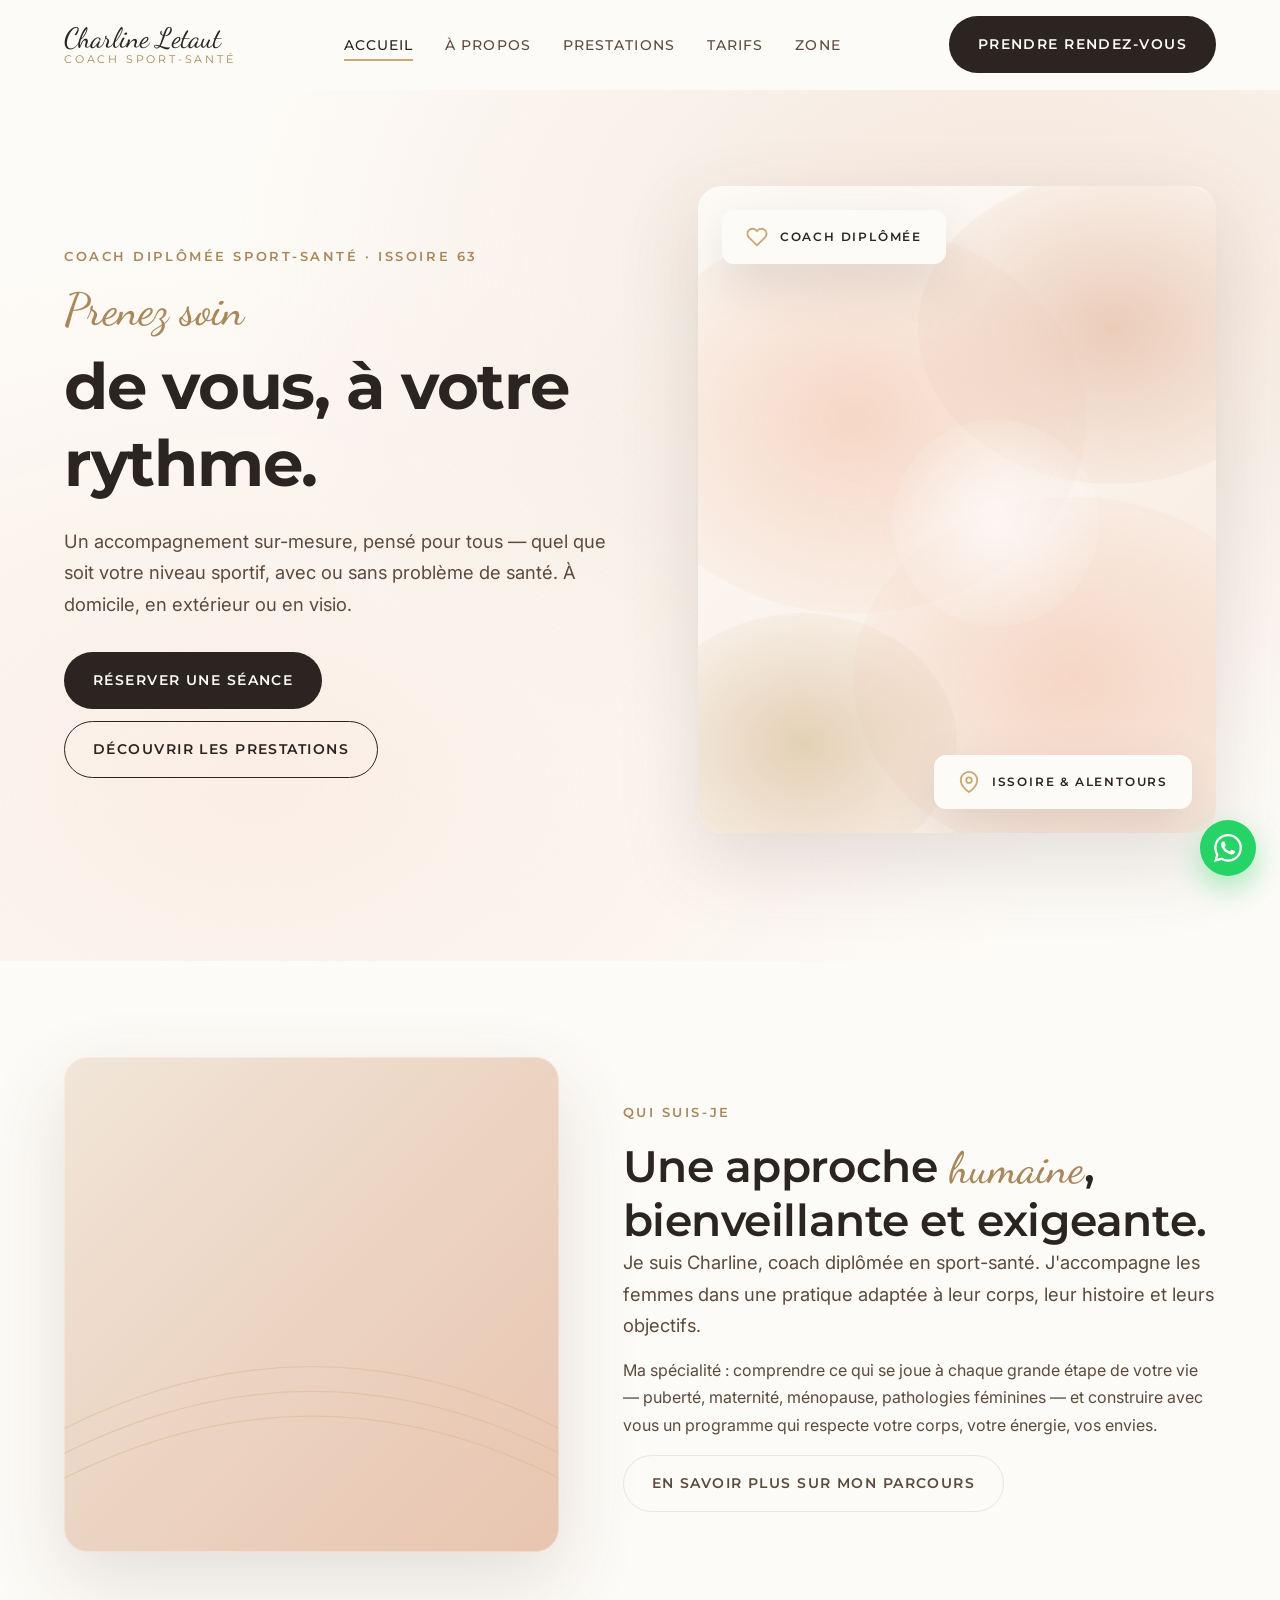
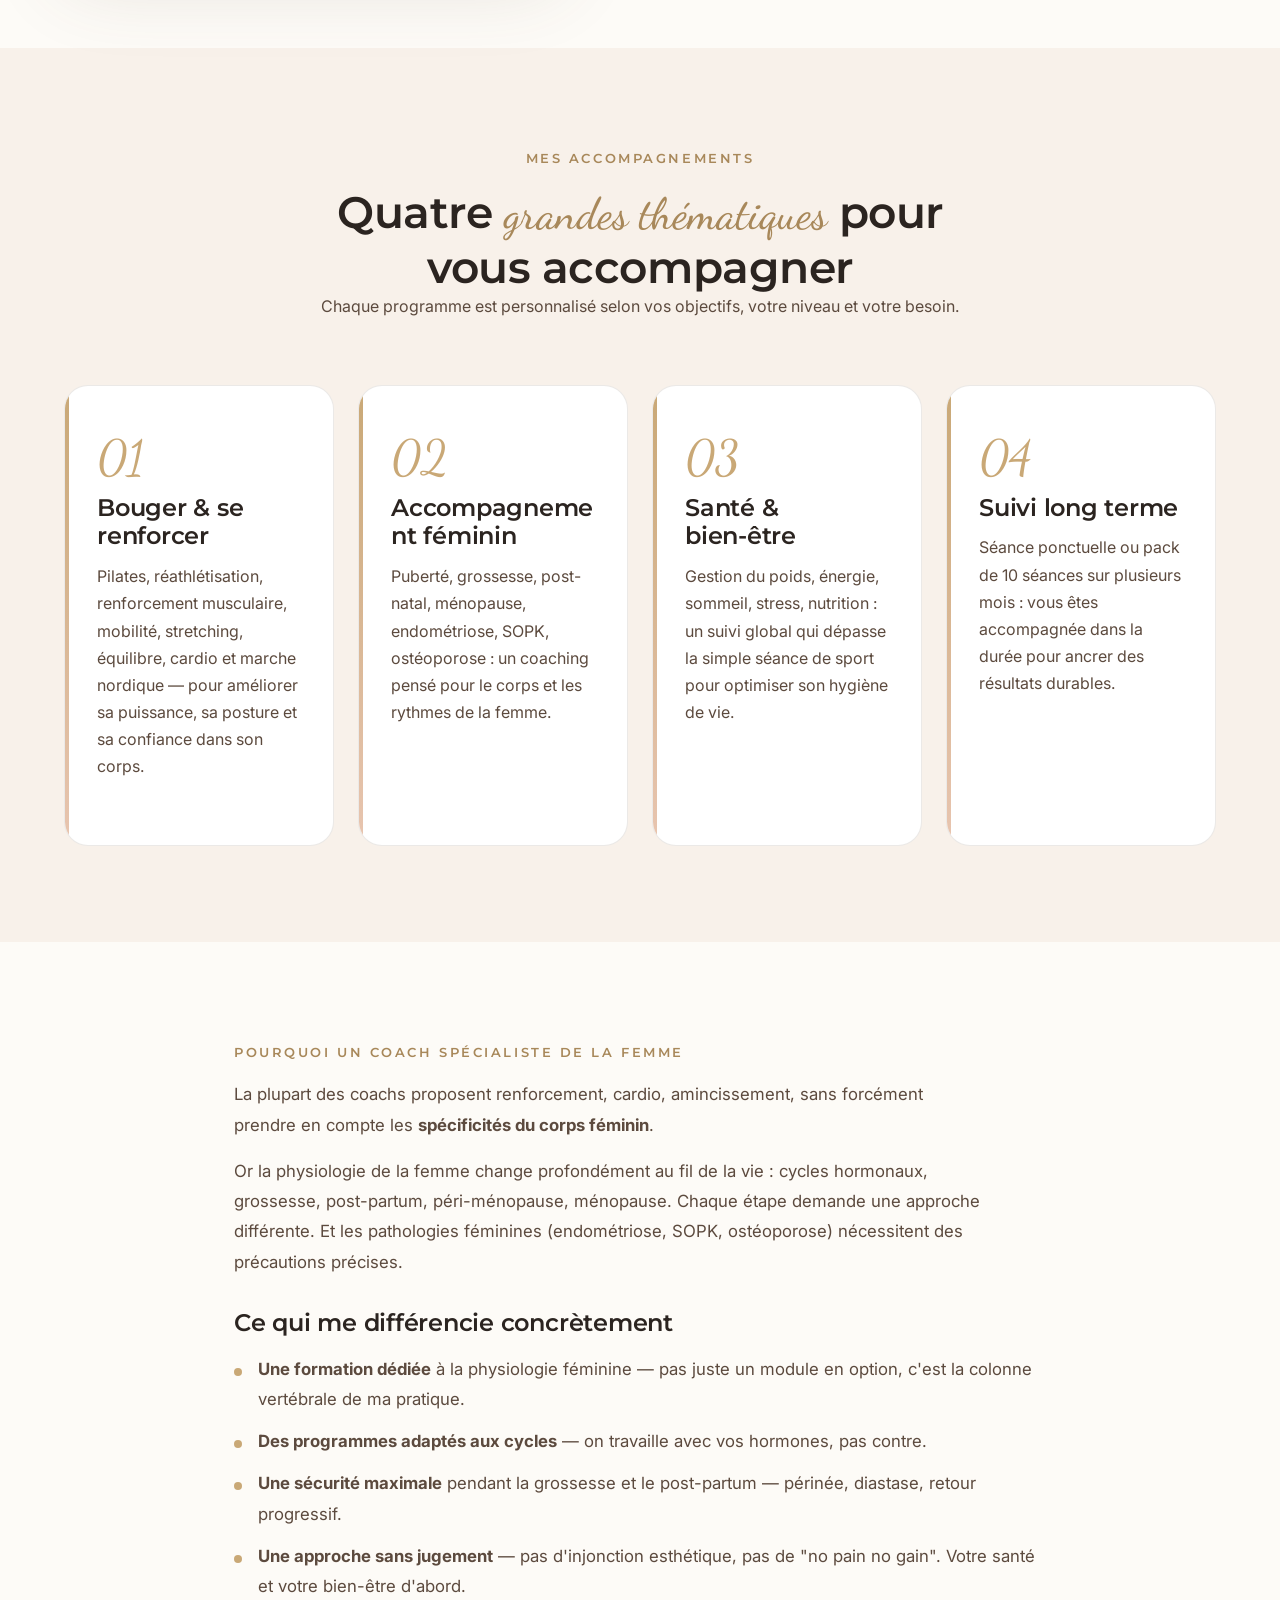
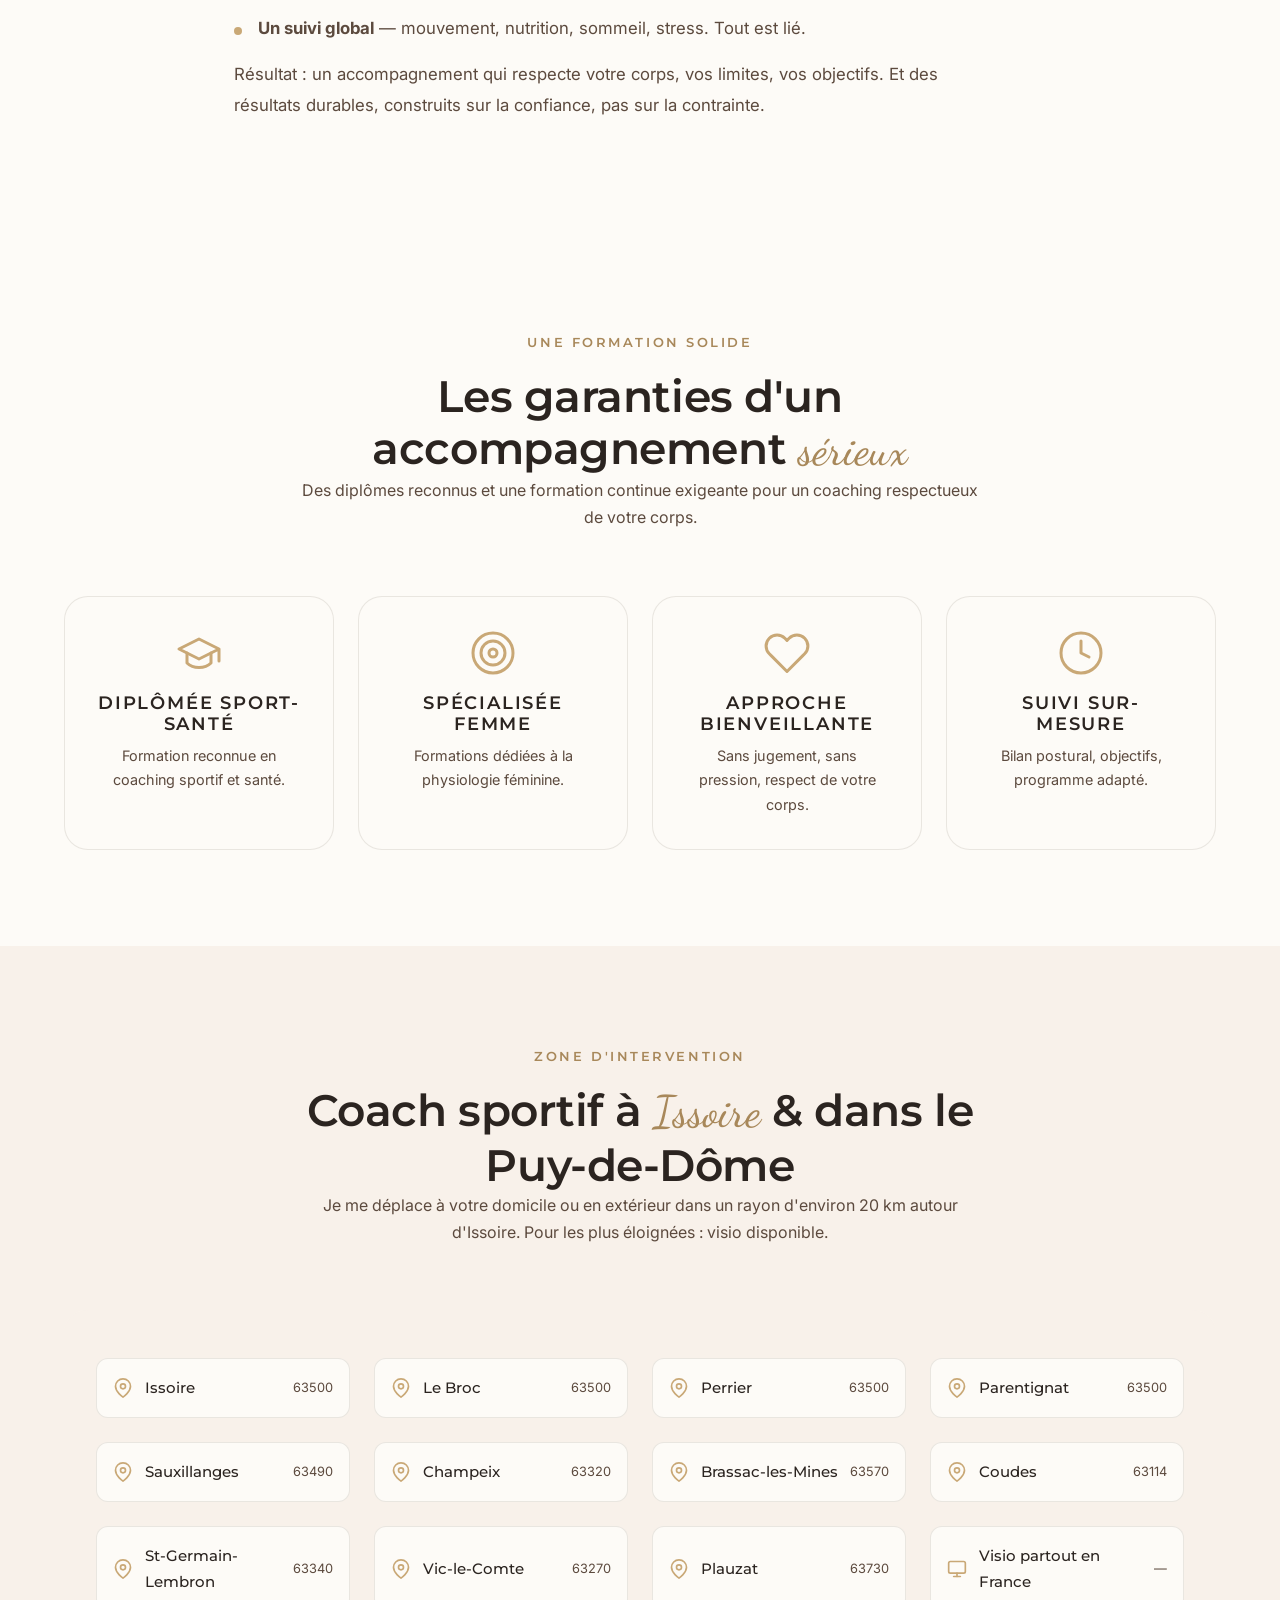
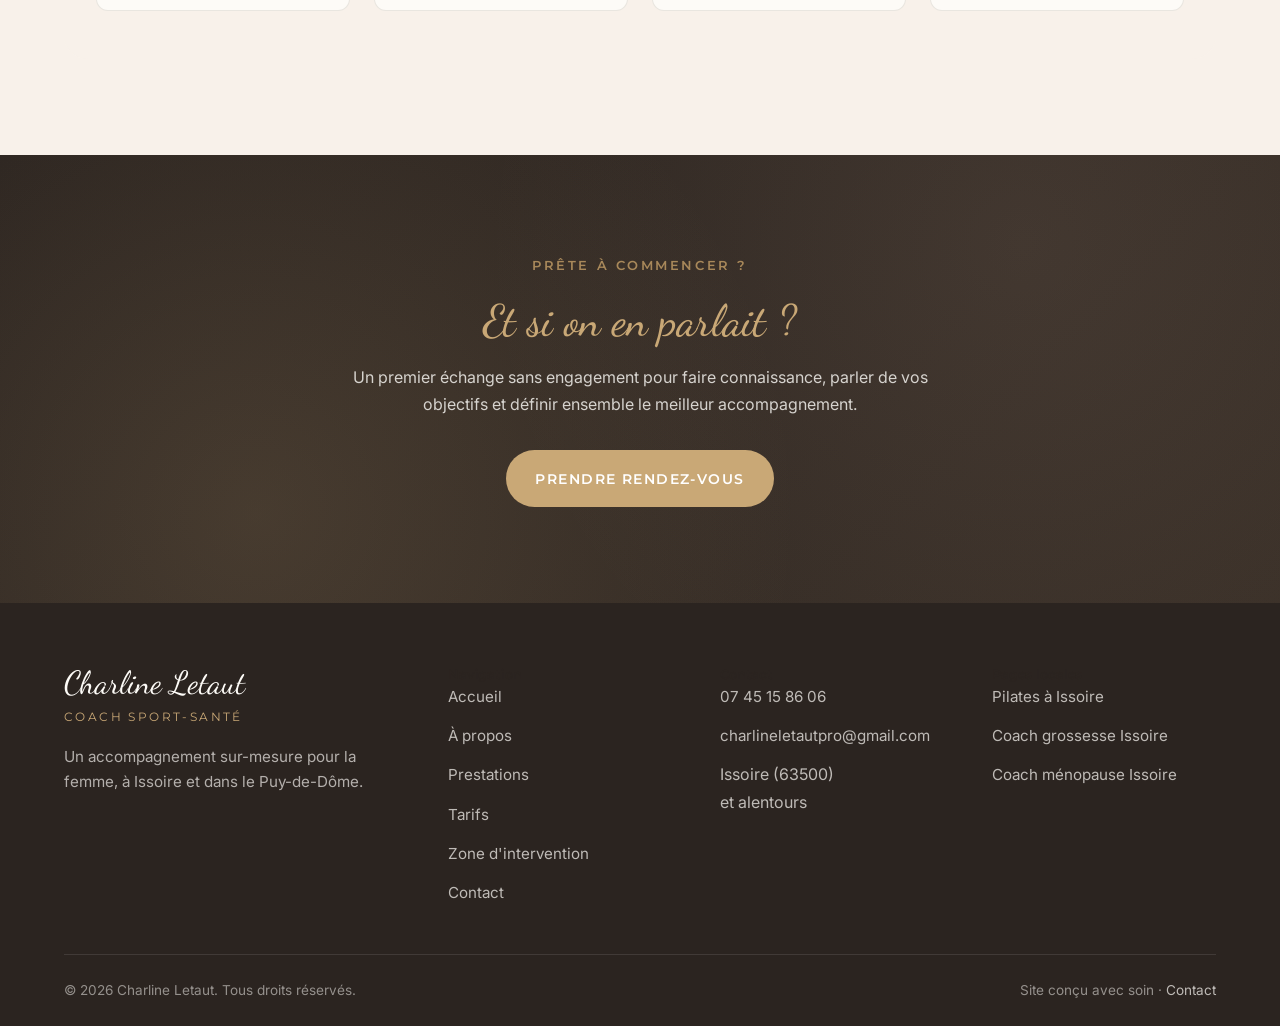
==== commit 9e7d7916: "Section specialiste femme : phrase reformulee (retire localite + phrase simplifiee) Cache-bust: v11" ====
--- a/index.html
+++ b/index.html
@@ -29,16 +29,16 @@
   <meta name="twitter:image" content="https://charline-letaut.fr/assets/og-image.jpg" />
 
   <!-- Favicons -->
-  <link rel="icon" type="image/svg+xml" href="assets/favicon.svg?v=10" />
+  <link rel="icon" type="image/svg+xml" href="assets/favicon.svg?v=11" />
   <link rel="apple-touch-icon" href="assets/apple-touch-icon.png" />
-  <link rel="manifest" href="assets/site.webmanifest?v=10" />
+  <link rel="manifest" href="assets/site.webmanifest?v=11" />
 
   <!-- Fonts -->
   <link rel="preconnect" href="https://fonts.googleapis.com" />
   <link rel="preconnect" href="https://fonts.gstatic.com" crossorigin />
   <link href="https://fonts.googleapis.com/css2?family=Dancing+Script:wght@500;600&family=Inter:wght@400;500;600&family=Montserrat:wght@400;500;600;700&display=swap" rel="stylesheet" />
 
-  <link rel="stylesheet" href="css/style.css?v=10" />
+  <link rel="stylesheet" href="css/style.css?v=11" />
 
   <!-- PLAUSIBLE SCRIPT HERE -->
   <!-- <script defer data-domain="charline-letaut.fr" src="https://plausible.io/js/script.js"></script> -->
@@ -267,7 +267,7 @@
       <div class="container container-narrow">
         <div class="reveal prose">
           <span class="eyebrow">Pourquoi un coach Spécialiste de la femme</span>
-          <p class="lead">À Issoire et dans le Puy-de-Dôme, la plupart des coachs sportifs sont <strong>généralistes</strong>. Ils proposent renforcement, cardio, amincissement — mais ils ne sont pas formés aux spécificités du corps féminin.</p>
+          <p class="lead">La plupart des coachs proposent renforcement, cardio, amincissement, sans forcément prendre en compte les <strong>spécificités du corps féminin</strong>.</p>
           <p>Or la physiologie de la femme change profondément au fil de la vie&nbsp;: cycles hormonaux, grossesse, post-partum, péri-ménopause, ménopause. Chaque étape demande une approche différente. Et les pathologies féminines (endométriose, SOPK, ostéoporose) nécessitent des précautions précises.</p>
           <h3>Ce qui me différencie concrètement</h3>
           <ul>
@@ -404,6 +404,6 @@
     <svg xmlns="http://www.w3.org/2000/svg" viewBox="0 0 24 24" fill="currentColor"><path d="M17.472 14.382c-.297-.149-1.758-.867-2.03-.967-.273-.099-.471-.148-.67.15-.197.297-.767.966-.94 1.164-.173.199-.347.223-.644.075-.297-.15-1.255-.463-2.39-1.475-.883-.788-1.48-1.761-1.653-2.059-.173-.297-.018-.458.13-.606.134-.133.298-.347.446-.52.149-.174.198-.298.298-.497.099-.198.05-.371-.025-.52-.075-.149-.669-1.612-.916-2.207-.242-.579-.487-.5-.669-.51-.173-.008-.371-.01-.57-.01-.198 0-.52.074-.792.372-.272.297-1.04 1.016-1.04 2.479 0 1.462 1.065 2.875 1.213 3.074.149.198 2.096 3.2 5.077 4.487.709.306 1.262.489 1.694.625.712.227 1.36.195 1.871.118.571-.085 1.758-.719 2.006-1.413.248-.694.248-1.289.173-1.413-.074-.124-.272-.198-.57-.347m-5.421 7.403h-.004a9.87 9.87 0 01-5.031-1.378l-.361-.214-3.741.982.998-3.648-.235-.374a9.86 9.86 0 01-1.51-5.26c.001-5.45 4.436-9.884 9.888-9.884 2.64 0 5.122 1.03 6.988 2.898a9.825 9.825 0 012.893 6.994c-.003 5.45-4.437 9.884-9.885 9.884m8.413-18.297A11.815 11.815 0 0012.05 0C5.495 0 .16 5.335.157 11.892c0 2.096.547 4.142 1.588 5.945L.057 24l6.305-1.654a11.882 11.882 0 005.683 1.448h.005c6.554 0 11.89-5.335 11.893-11.893a11.821 11.821 0 00-3.48-8.413z"/></svg>
   </a>
 
-  <script src="js/main.js?v=10"></script>
+  <script src="js/main.js?v=11"></script>
 </body>
 </html>
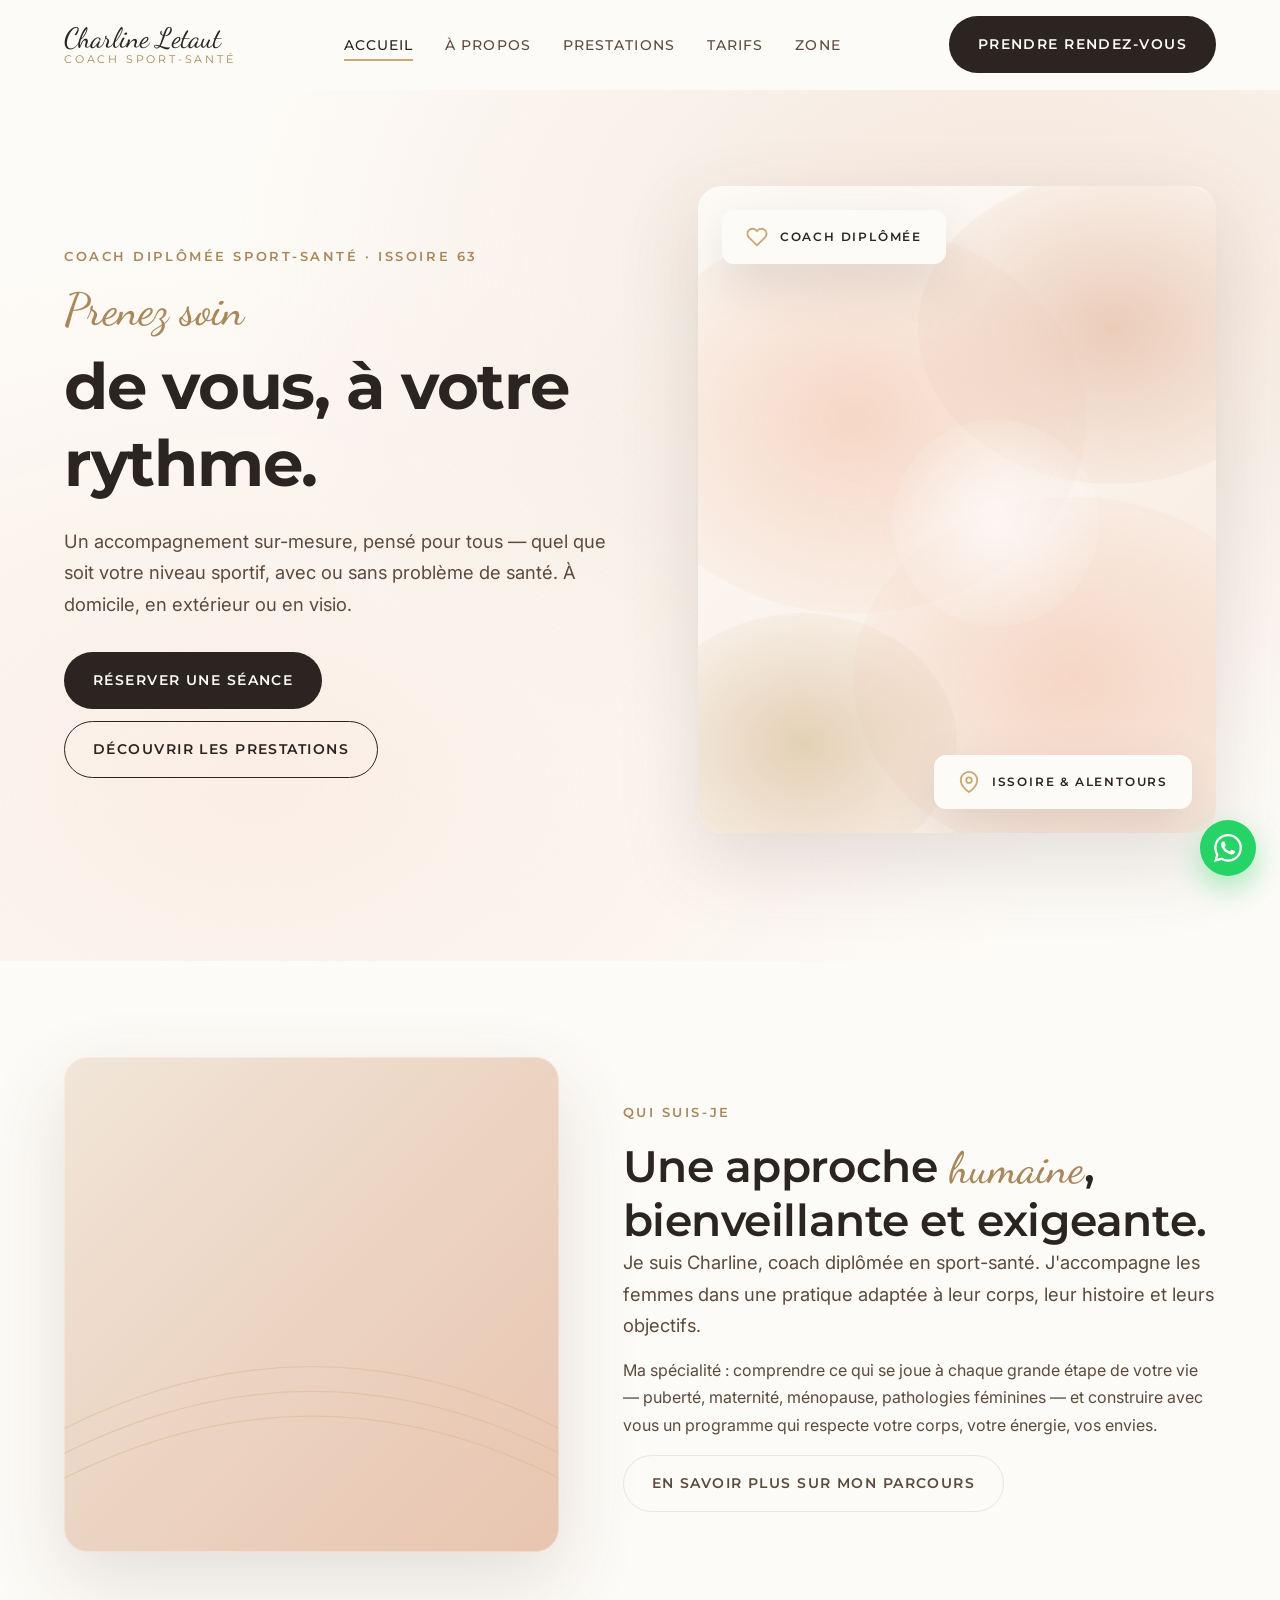
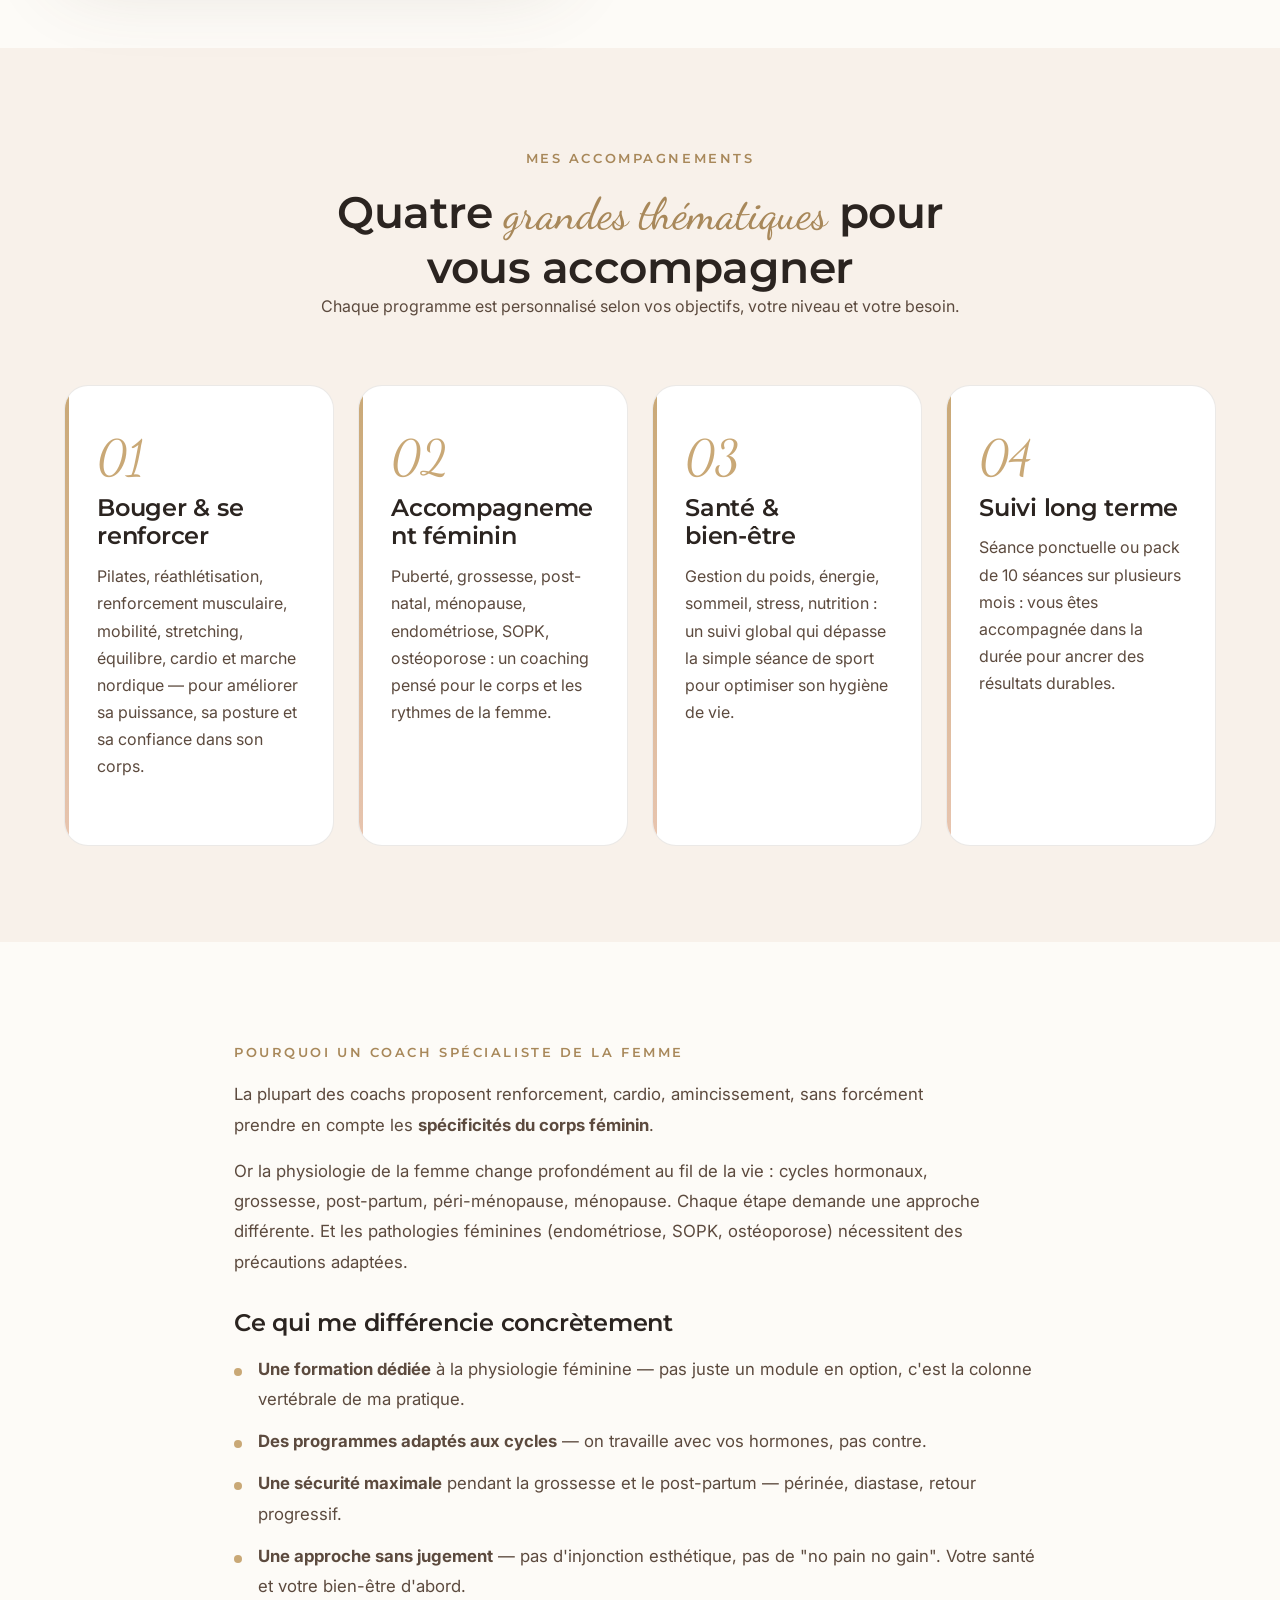
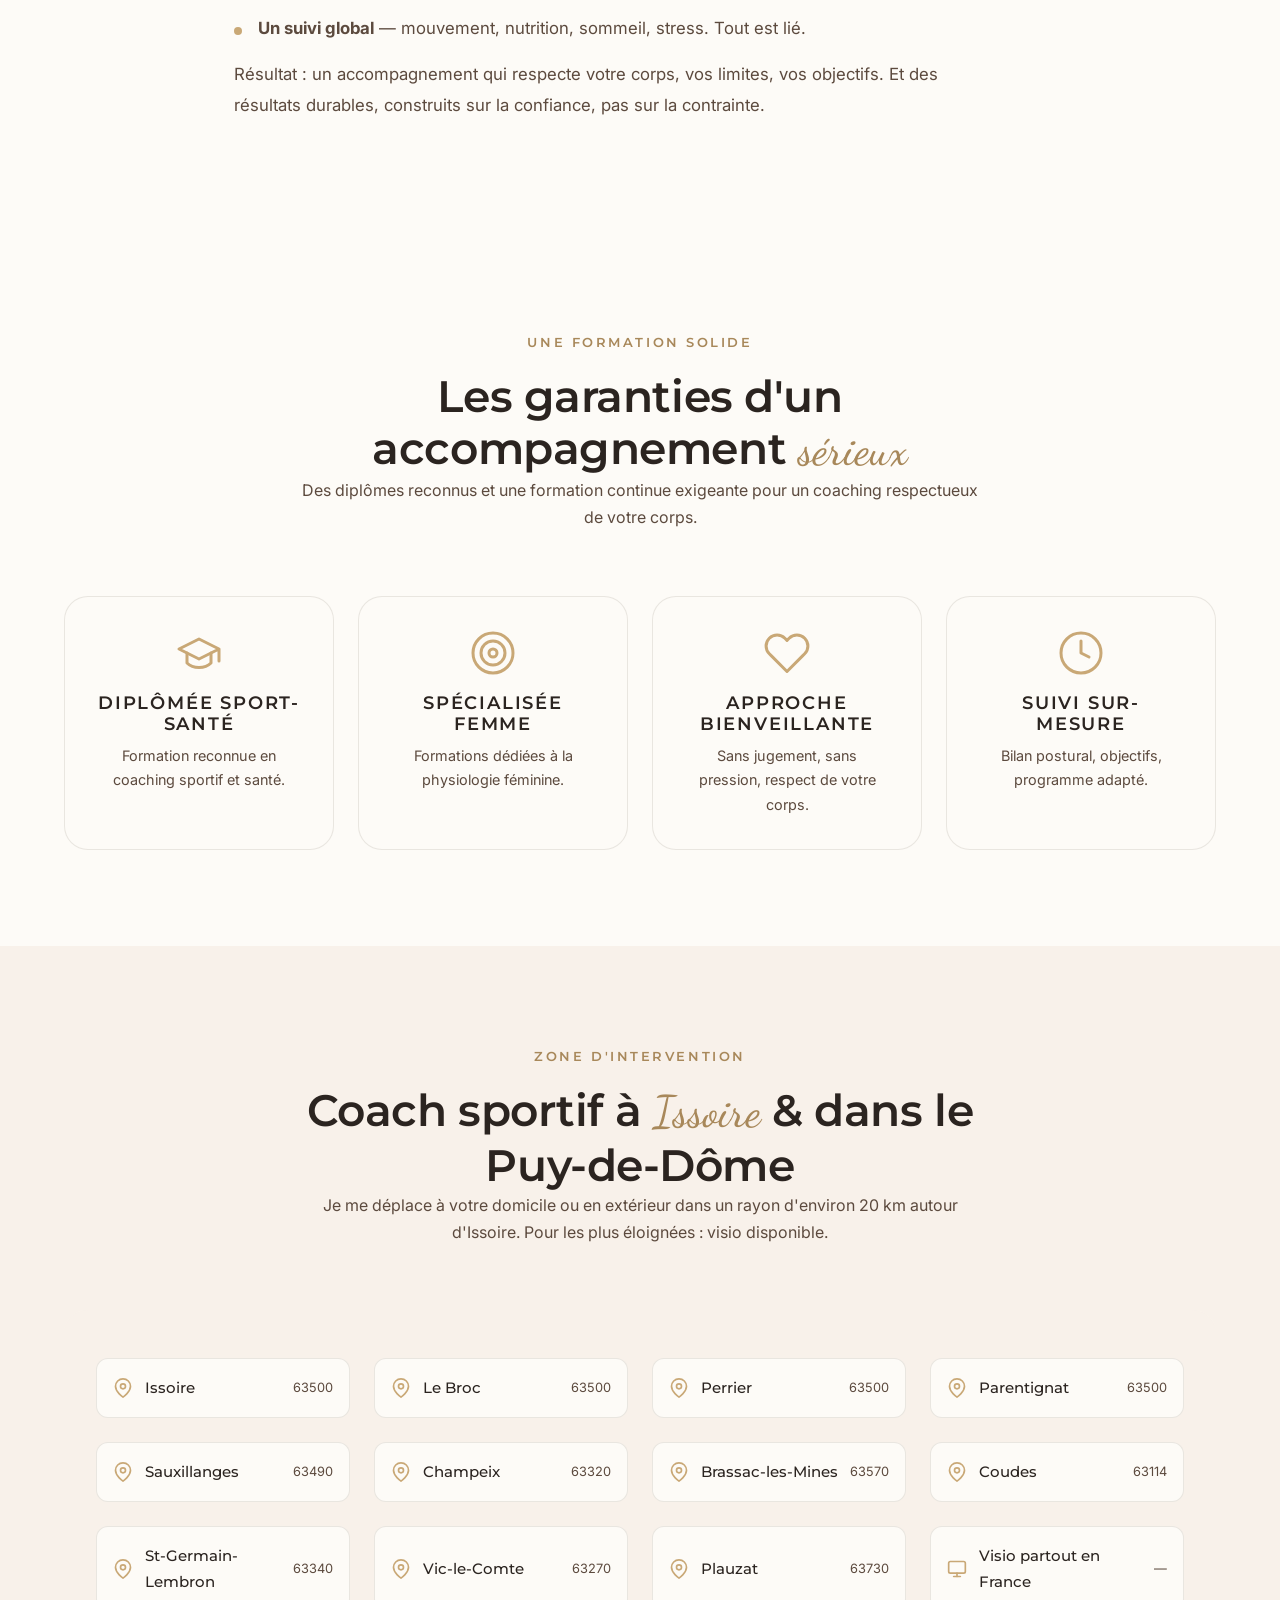
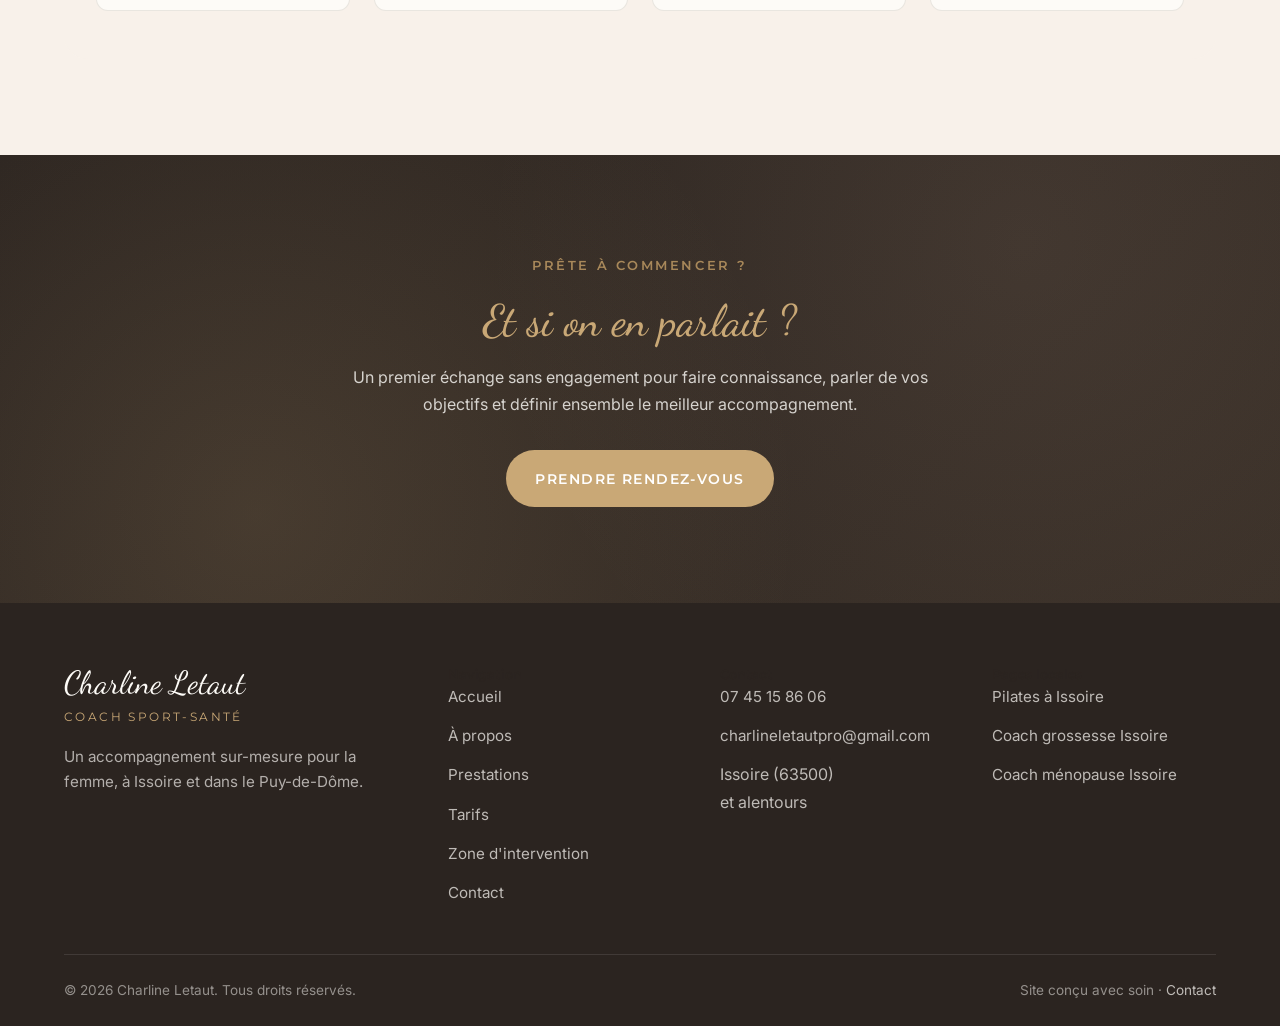
==== commit 5064958d: "Section pathologies feminines : 'precises' -> 'adaptees' Cache-bust: v12" ====
--- a/index.html
+++ b/index.html
@@ -29,16 +29,16 @@
   <meta name="twitter:image" content="https://charline-letaut.fr/assets/og-image.jpg" />
 
   <!-- Favicons -->
-  <link rel="icon" type="image/svg+xml" href="assets/favicon.svg?v=11" />
+  <link rel="icon" type="image/svg+xml" href="assets/favicon.svg?v=12" />
   <link rel="apple-touch-icon" href="assets/apple-touch-icon.png" />
-  <link rel="manifest" href="assets/site.webmanifest?v=11" />
+  <link rel="manifest" href="assets/site.webmanifest?v=12" />
 
   <!-- Fonts -->
   <link rel="preconnect" href="https://fonts.googleapis.com" />
   <link rel="preconnect" href="https://fonts.gstatic.com" crossorigin />
   <link href="https://fonts.googleapis.com/css2?family=Dancing+Script:wght@500;600&family=Inter:wght@400;500;600&family=Montserrat:wght@400;500;600;700&display=swap" rel="stylesheet" />
 
-  <link rel="stylesheet" href="css/style.css?v=11" />
+  <link rel="stylesheet" href="css/style.css?v=12" />
 
   <!-- PLAUSIBLE SCRIPT HERE -->
   <!-- <script defer data-domain="charline-letaut.fr" src="https://plausible.io/js/script.js"></script> -->
@@ -268,7 +268,7 @@
         <div class="reveal prose">
           <span class="eyebrow">Pourquoi un coach Spécialiste de la femme</span>
           <p class="lead">La plupart des coachs proposent renforcement, cardio, amincissement, sans forcément prendre en compte les <strong>spécificités du corps féminin</strong>.</p>
-          <p>Or la physiologie de la femme change profondément au fil de la vie&nbsp;: cycles hormonaux, grossesse, post-partum, péri-ménopause, ménopause. Chaque étape demande une approche différente. Et les pathologies féminines (endométriose, SOPK, ostéoporose) nécessitent des précautions précises.</p>
+          <p>Or la physiologie de la femme change profondément au fil de la vie&nbsp;: cycles hormonaux, grossesse, post-partum, péri-ménopause, ménopause. Chaque étape demande une approche différente. Et les pathologies féminines (endométriose, SOPK, ostéoporose) nécessitent des précautions adaptées.</p>
           <h3>Ce qui me différencie concrètement</h3>
           <ul>
             <li><strong>Une formation dédiée</strong> à la physiologie féminine — pas juste un module en option, c'est la colonne vertébrale de ma pratique.</li>
@@ -404,6 +404,6 @@
     <svg xmlns="http://www.w3.org/2000/svg" viewBox="0 0 24 24" fill="currentColor"><path d="M17.472 14.382c-.297-.149-1.758-.867-2.03-.967-.273-.099-.471-.148-.67.15-.197.297-.767.966-.94 1.164-.173.199-.347.223-.644.075-.297-.15-1.255-.463-2.39-1.475-.883-.788-1.48-1.761-1.653-2.059-.173-.297-.018-.458.13-.606.134-.133.298-.347.446-.52.149-.174.198-.298.298-.497.099-.198.05-.371-.025-.52-.075-.149-.669-1.612-.916-2.207-.242-.579-.487-.5-.669-.51-.173-.008-.371-.01-.57-.01-.198 0-.52.074-.792.372-.272.297-1.04 1.016-1.04 2.479 0 1.462 1.065 2.875 1.213 3.074.149.198 2.096 3.2 5.077 4.487.709.306 1.262.489 1.694.625.712.227 1.36.195 1.871.118.571-.085 1.758-.719 2.006-1.413.248-.694.248-1.289.173-1.413-.074-.124-.272-.198-.57-.347m-5.421 7.403h-.004a9.87 9.87 0 01-5.031-1.378l-.361-.214-3.741.982.998-3.648-.235-.374a9.86 9.86 0 01-1.51-5.26c.001-5.45 4.436-9.884 9.888-9.884 2.64 0 5.122 1.03 6.988 2.898a9.825 9.825 0 012.893 6.994c-.003 5.45-4.437 9.884-9.885 9.884m8.413-18.297A11.815 11.815 0 0012.05 0C5.495 0 .16 5.335.157 11.892c0 2.096.547 4.142 1.588 5.945L.057 24l6.305-1.654a11.882 11.882 0 005.683 1.448h.005c6.554 0 11.89-5.335 11.893-11.893a11.821 11.821 0 00-3.48-8.413z"/></svg>
   </a>
 
-  <script src="js/main.js?v=11"></script>
+  <script src="js/main.js?v=12"></script>
 </body>
 </html>
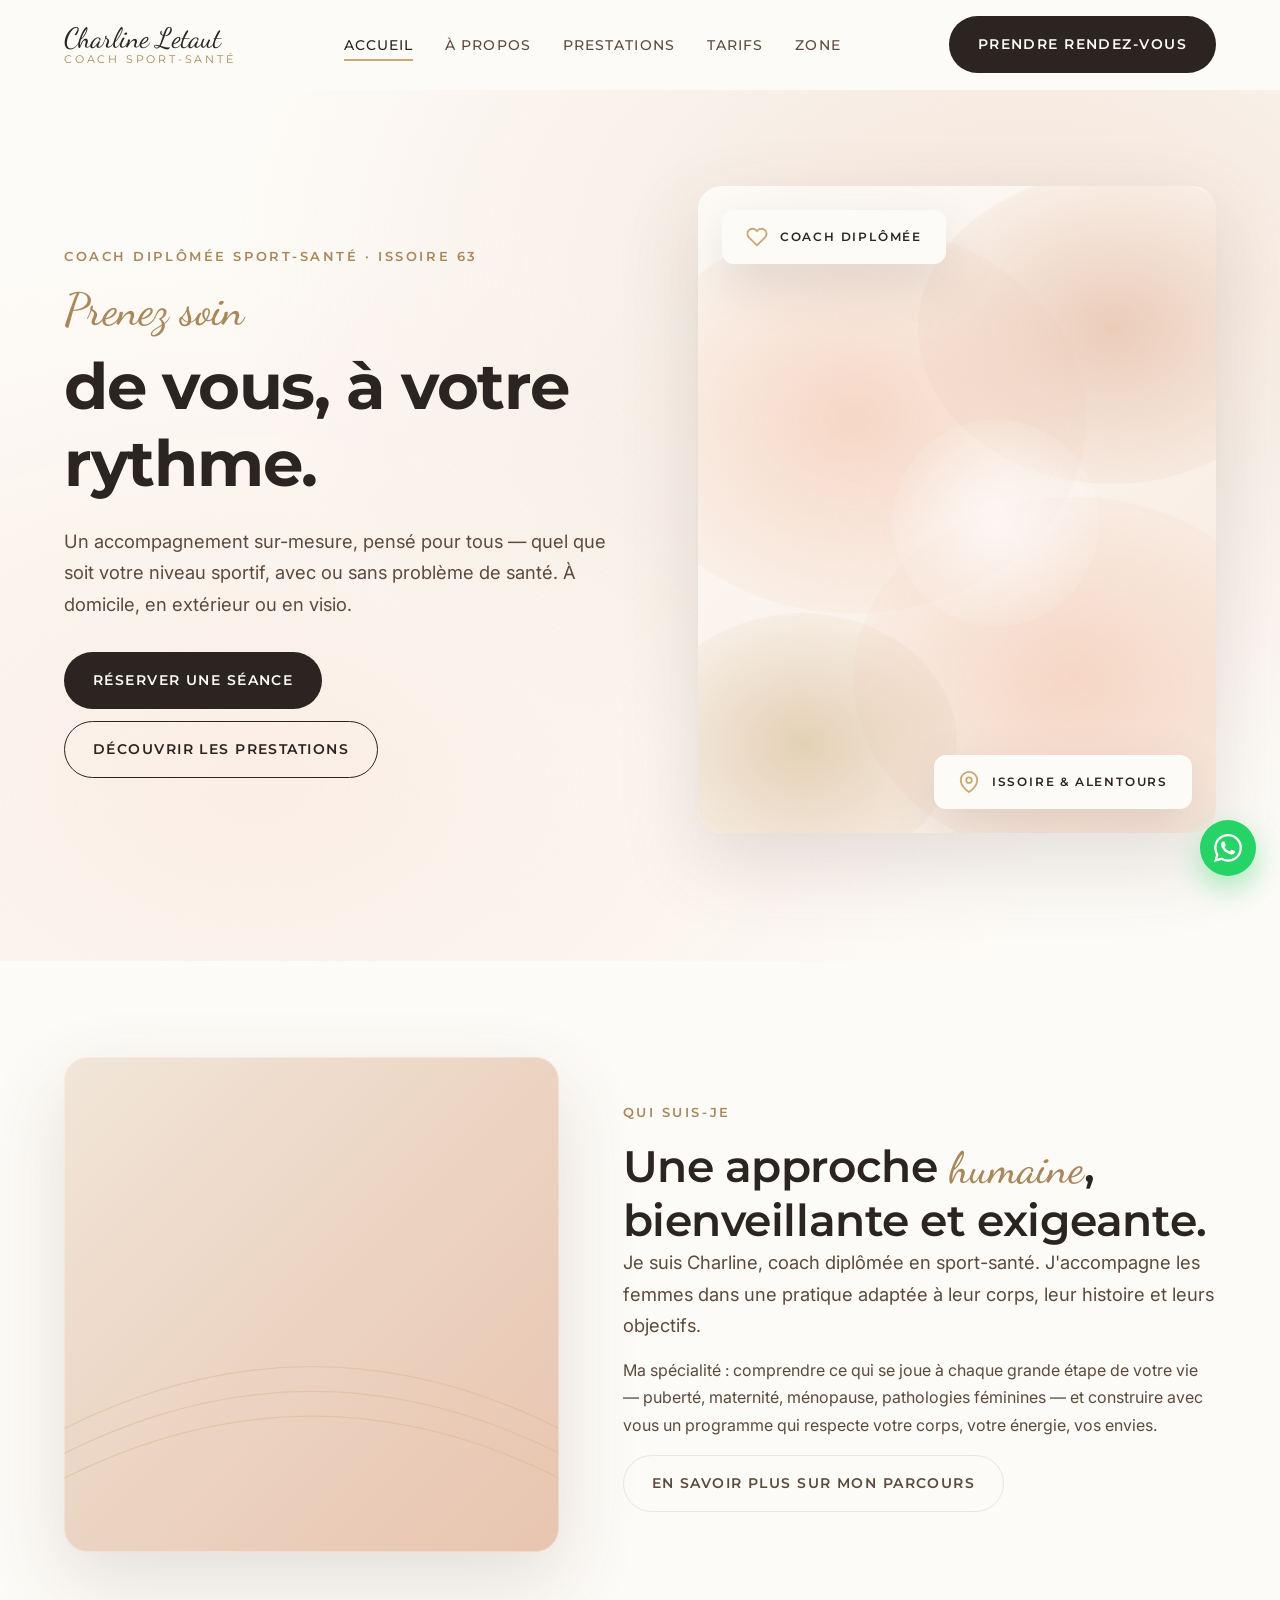
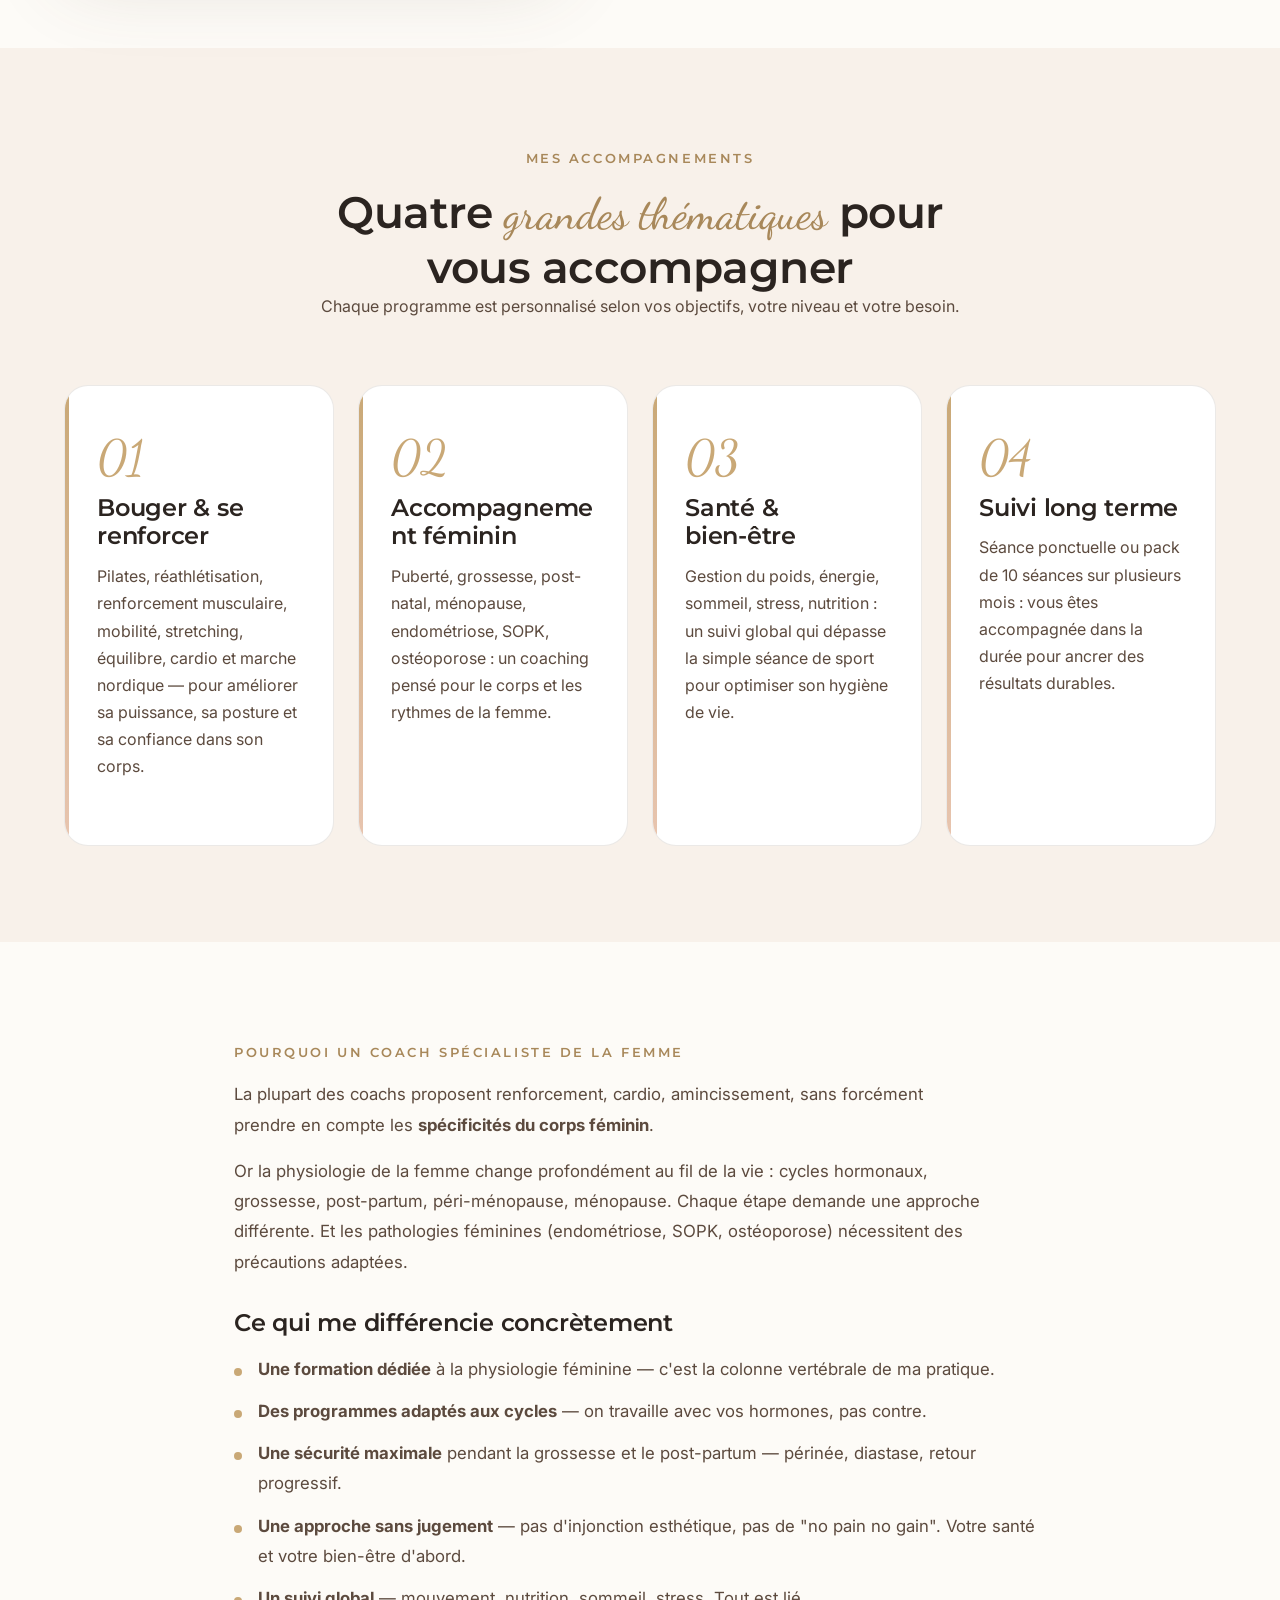
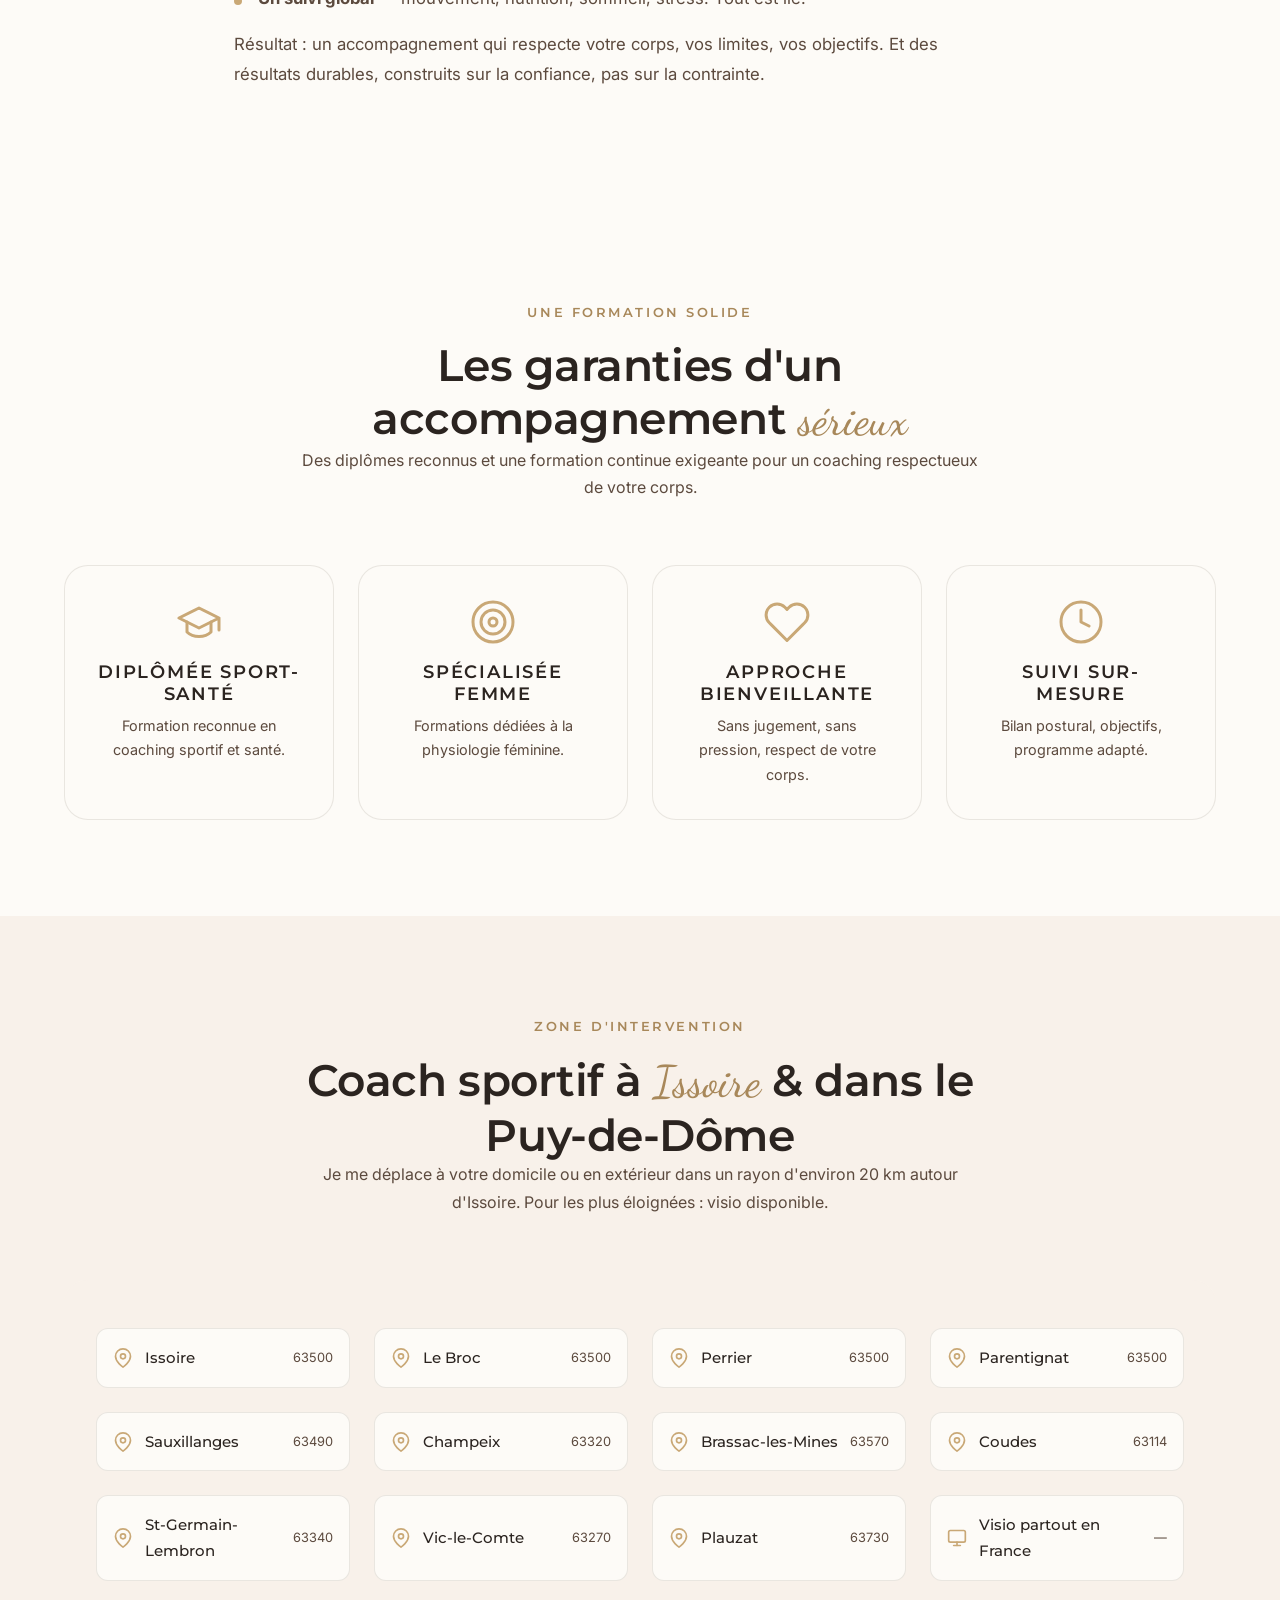
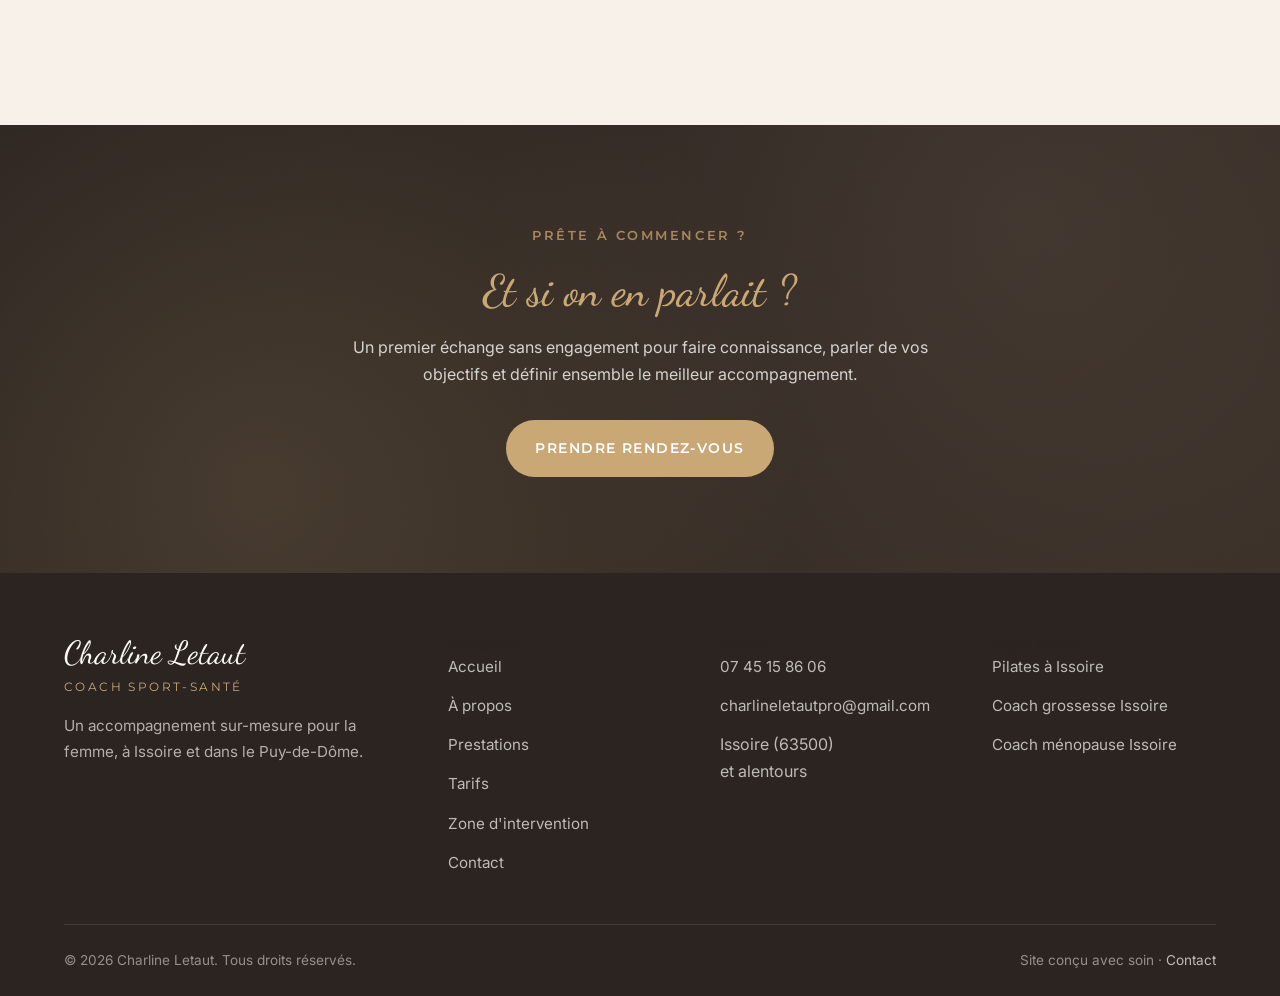
==== commit 6d176ea6: "Section specialiste femme : retrait 'pas juste un module en option' Cache-bust: v13" ====
--- a/index.html
+++ b/index.html
@@ -29,16 +29,16 @@
   <meta name="twitter:image" content="https://charline-letaut.fr/assets/og-image.jpg" />
 
   <!-- Favicons -->
-  <link rel="icon" type="image/svg+xml" href="assets/favicon.svg?v=12" />
+  <link rel="icon" type="image/svg+xml" href="assets/favicon.svg?v=13" />
   <link rel="apple-touch-icon" href="assets/apple-touch-icon.png" />
-  <link rel="manifest" href="assets/site.webmanifest?v=12" />
+  <link rel="manifest" href="assets/site.webmanifest?v=13" />
 
   <!-- Fonts -->
   <link rel="preconnect" href="https://fonts.googleapis.com" />
   <link rel="preconnect" href="https://fonts.gstatic.com" crossorigin />
   <link href="https://fonts.googleapis.com/css2?family=Dancing+Script:wght@500;600&family=Inter:wght@400;500;600&family=Montserrat:wght@400;500;600;700&display=swap" rel="stylesheet" />
 
-  <link rel="stylesheet" href="css/style.css?v=12" />
+  <link rel="stylesheet" href="css/style.css?v=13" />
 
   <!-- PLAUSIBLE SCRIPT HERE -->
   <!-- <script defer data-domain="charline-letaut.fr" src="https://plausible.io/js/script.js"></script> -->
@@ -271,7 +271,7 @@
           <p>Or la physiologie de la femme change profondément au fil de la vie&nbsp;: cycles hormonaux, grossesse, post-partum, péri-ménopause, ménopause. Chaque étape demande une approche différente. Et les pathologies féminines (endométriose, SOPK, ostéoporose) nécessitent des précautions adaptées.</p>
           <h3>Ce qui me différencie concrètement</h3>
           <ul>
-            <li><strong>Une formation dédiée</strong> à la physiologie féminine — pas juste un module en option, c'est la colonne vertébrale de ma pratique.</li>
+            <li><strong>Une formation dédiée</strong> à la physiologie féminine — c'est la colonne vertébrale de ma pratique.</li>
             <li><strong>Des programmes adaptés aux cycles</strong> — on travaille avec vos hormones, pas contre.</li>
             <li><strong>Une sécurité maximale</strong> pendant la grossesse et le post-partum — périnée, diastase, retour progressif.</li>
             <li><strong>Une approche sans jugement</strong> — pas d'injonction esthétique, pas de "no pain no gain". Votre santé et votre bien-être d'abord.</li>
@@ -404,6 +404,6 @@
     <svg xmlns="http://www.w3.org/2000/svg" viewBox="0 0 24 24" fill="currentColor"><path d="M17.472 14.382c-.297-.149-1.758-.867-2.03-.967-.273-.099-.471-.148-.67.15-.197.297-.767.966-.94 1.164-.173.199-.347.223-.644.075-.297-.15-1.255-.463-2.39-1.475-.883-.788-1.48-1.761-1.653-2.059-.173-.297-.018-.458.13-.606.134-.133.298-.347.446-.52.149-.174.198-.298.298-.497.099-.198.05-.371-.025-.52-.075-.149-.669-1.612-.916-2.207-.242-.579-.487-.5-.669-.51-.173-.008-.371-.01-.57-.01-.198 0-.52.074-.792.372-.272.297-1.04 1.016-1.04 2.479 0 1.462 1.065 2.875 1.213 3.074.149.198 2.096 3.2 5.077 4.487.709.306 1.262.489 1.694.625.712.227 1.36.195 1.871.118.571-.085 1.758-.719 2.006-1.413.248-.694.248-1.289.173-1.413-.074-.124-.272-.198-.57-.347m-5.421 7.403h-.004a9.87 9.87 0 01-5.031-1.378l-.361-.214-3.741.982.998-3.648-.235-.374a9.86 9.86 0 01-1.51-5.26c.001-5.45 4.436-9.884 9.888-9.884 2.64 0 5.122 1.03 6.988 2.898a9.825 9.825 0 012.893 6.994c-.003 5.45-4.437 9.884-9.885 9.884m8.413-18.297A11.815 11.815 0 0012.05 0C5.495 0 .16 5.335.157 11.892c0 2.096.547 4.142 1.588 5.945L.057 24l6.305-1.654a11.882 11.882 0 005.683 1.448h.005c6.554 0 11.89-5.335 11.893-11.893a11.821 11.821 0 00-3.48-8.413z"/></svg>
   </a>
 
-  <script src="js/main.js?v=12"></script>
+  <script src="js/main.js?v=13"></script>
 </body>
 </html>
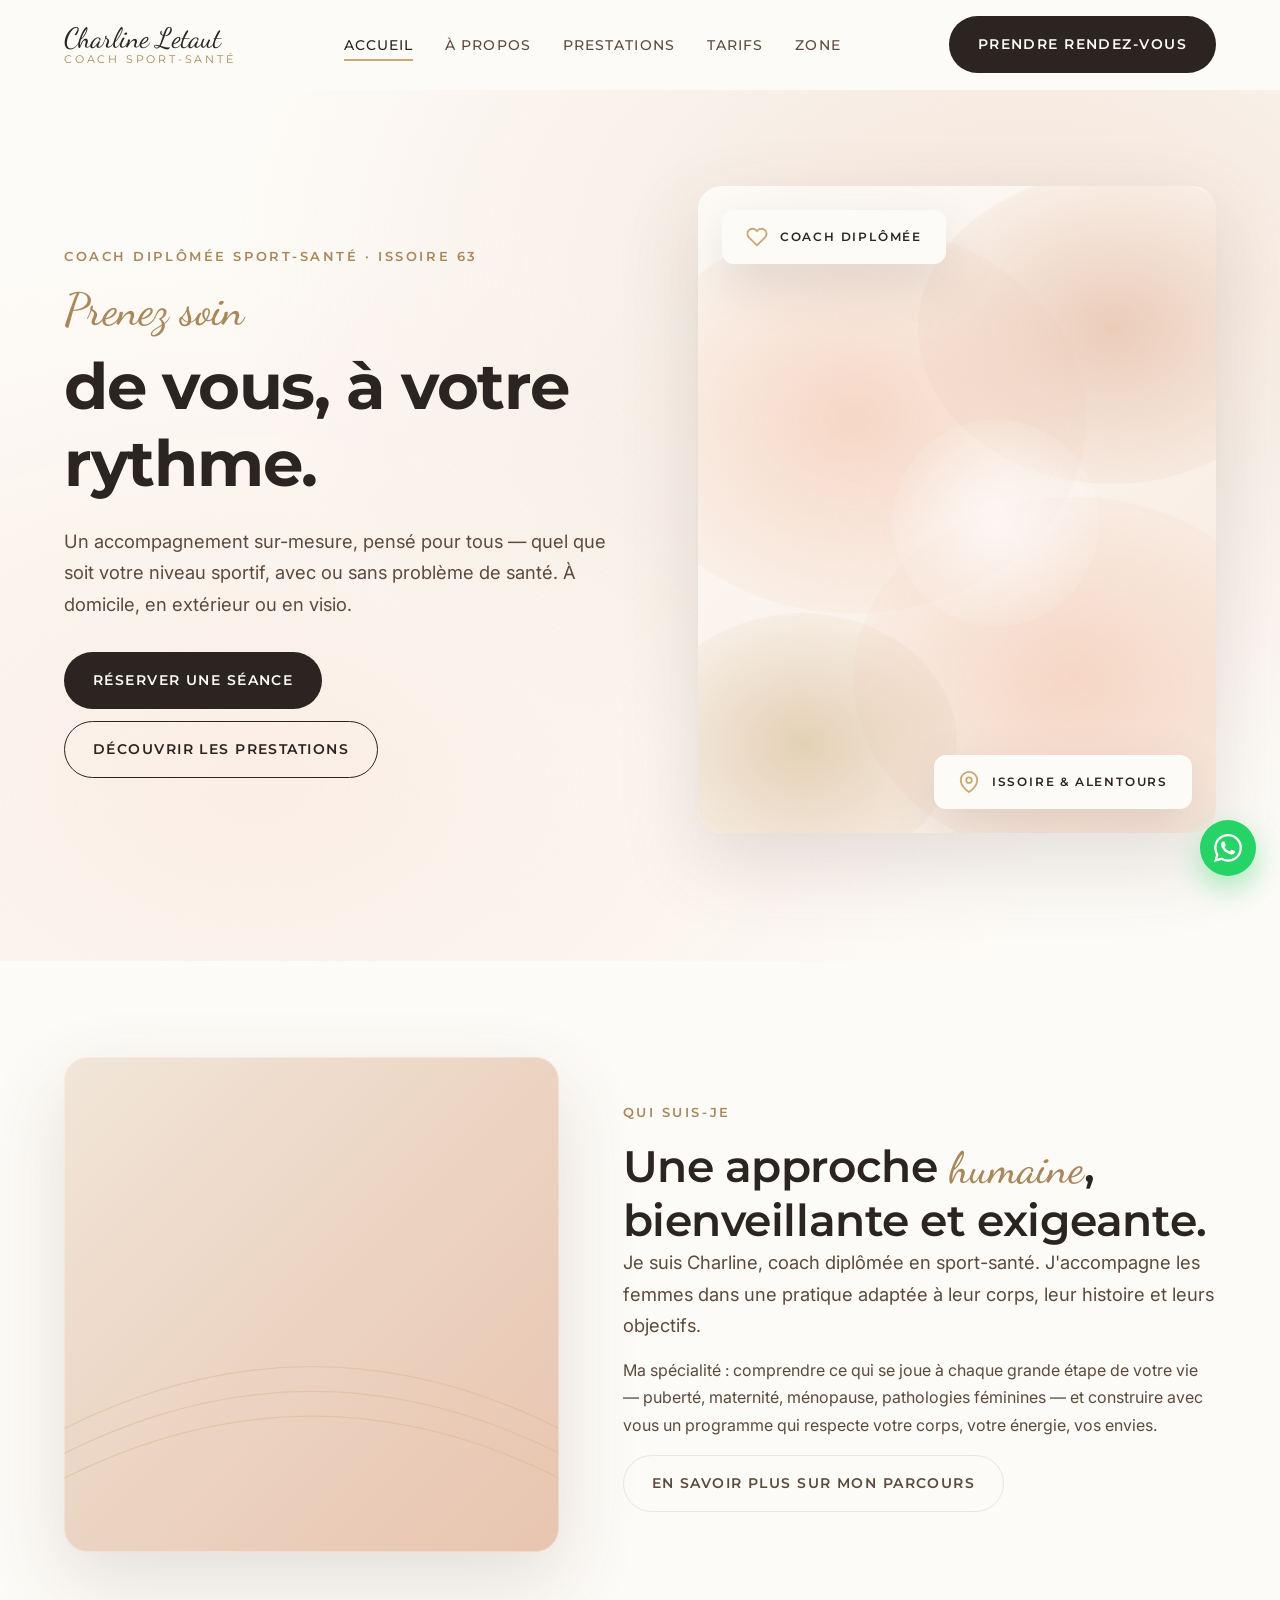
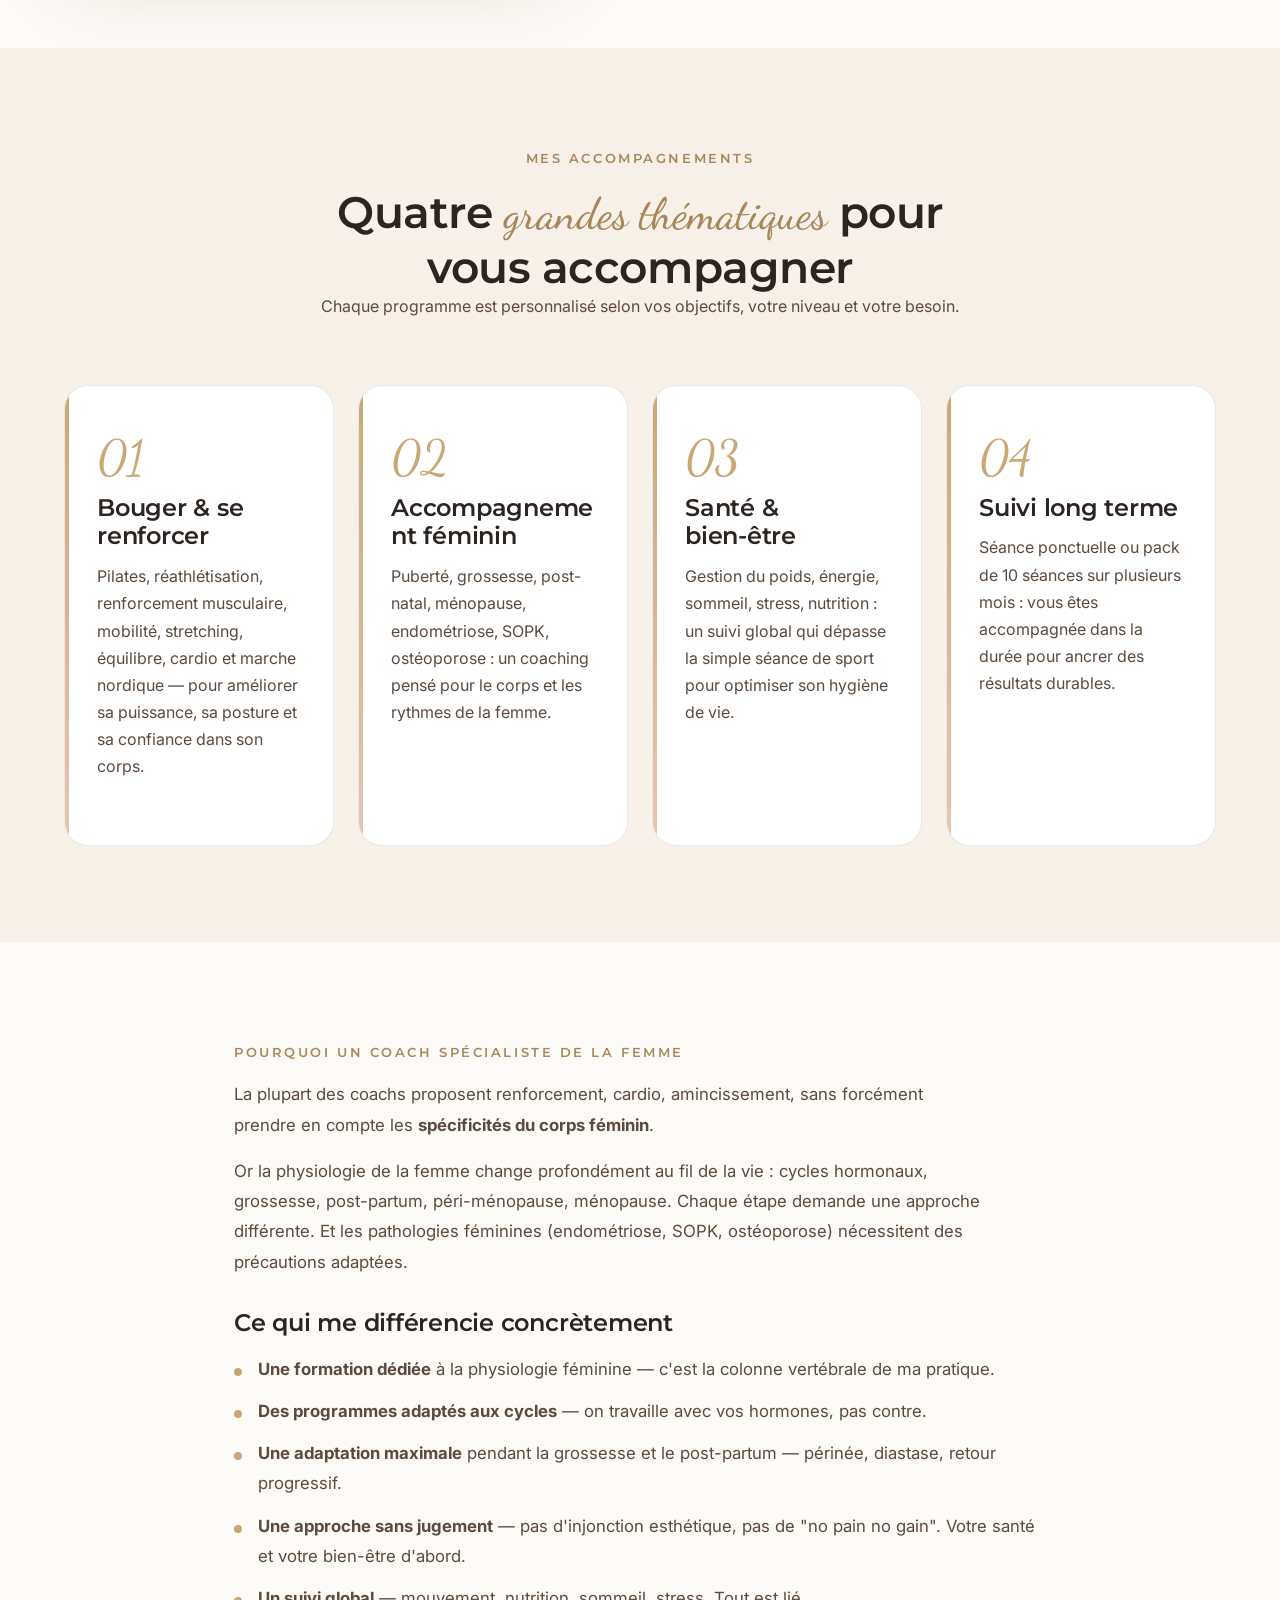
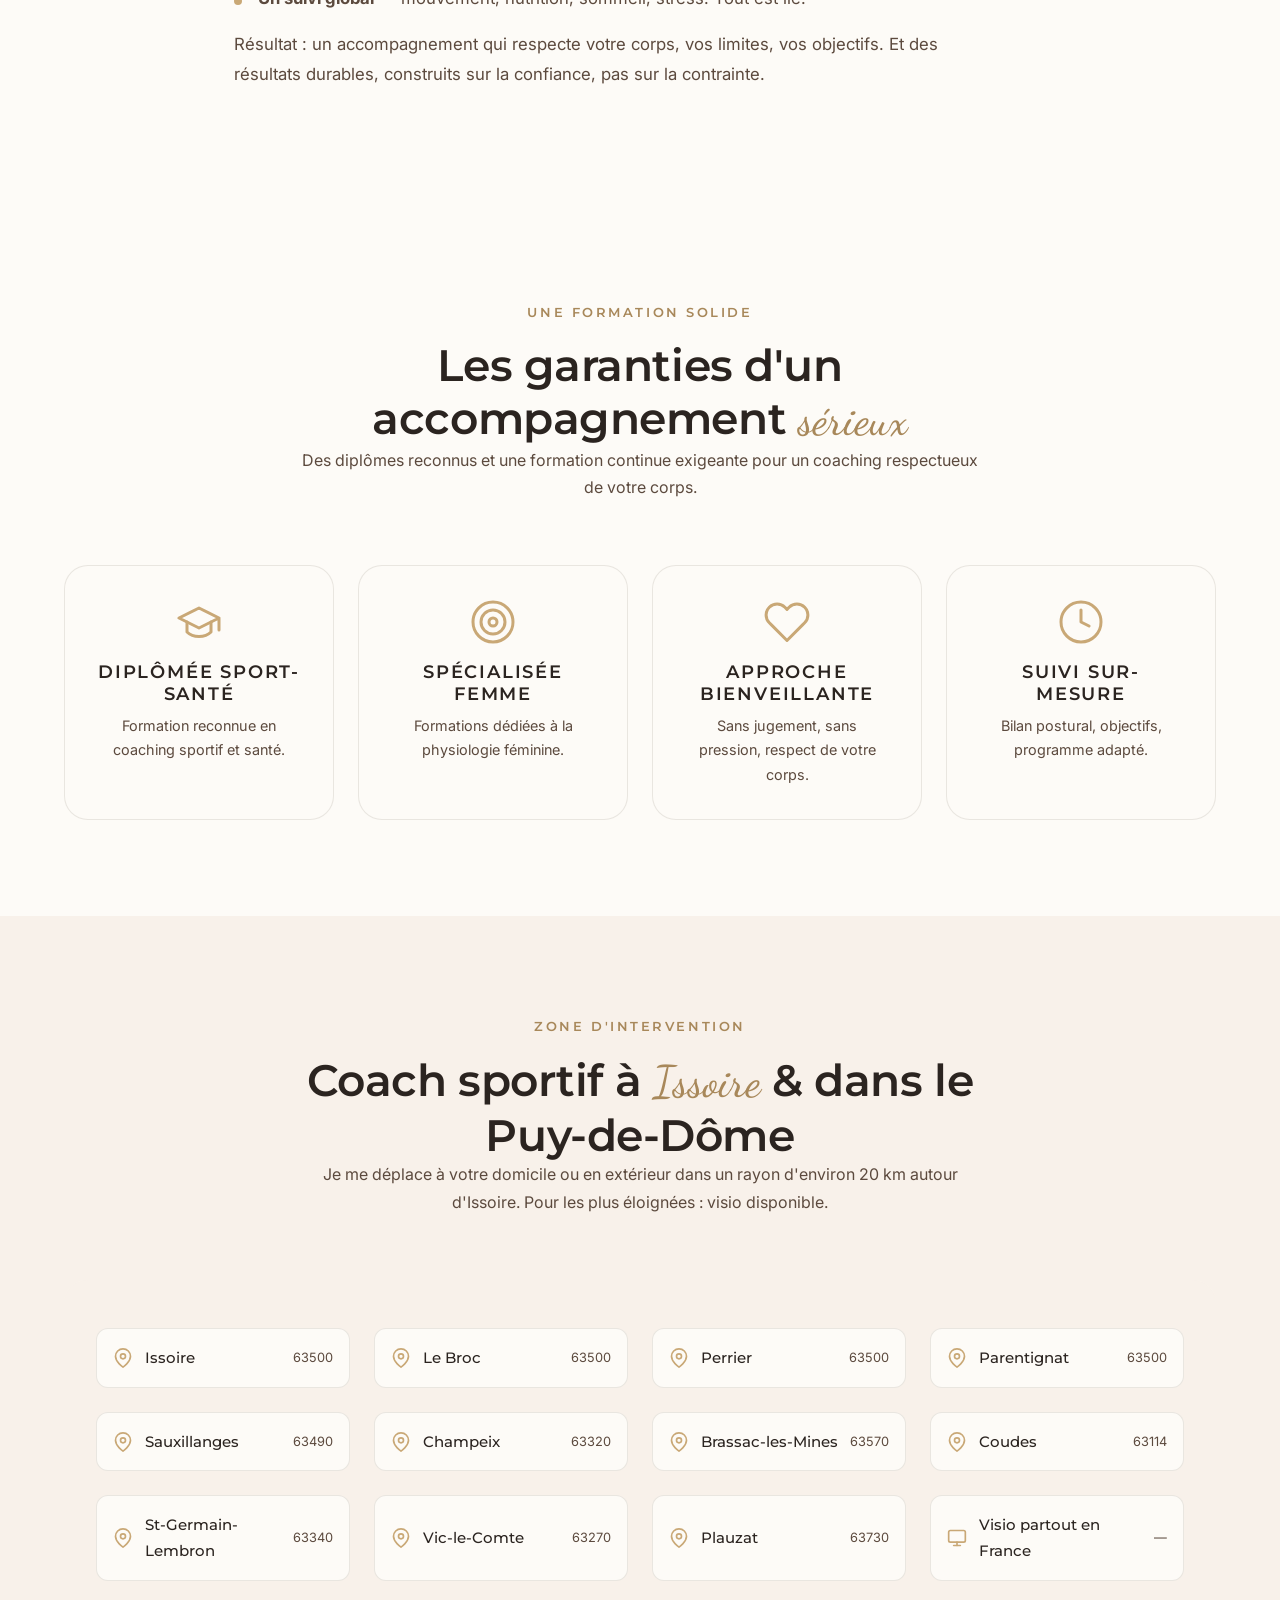
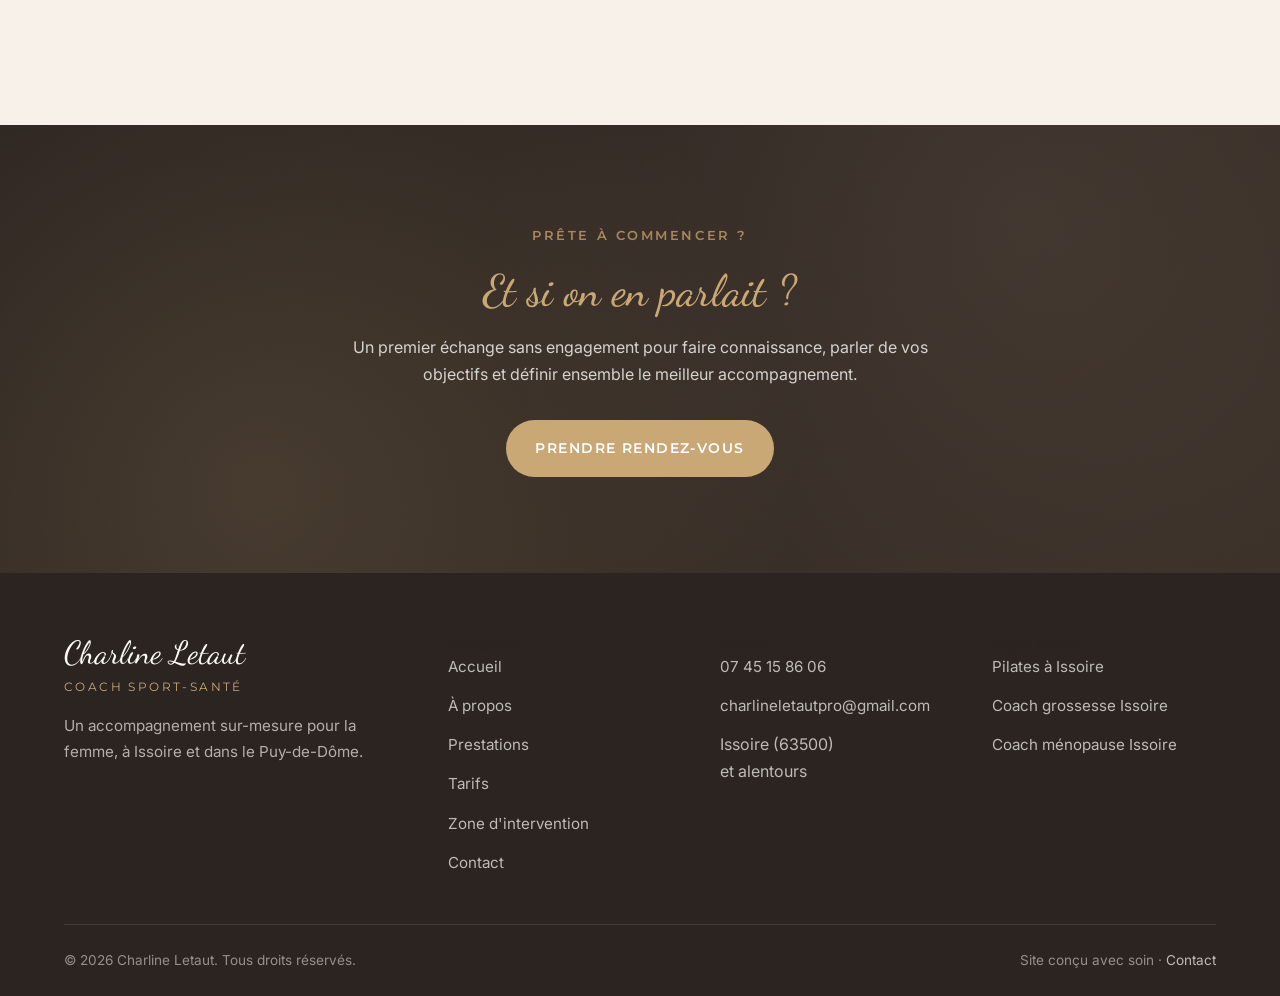
==== commit 32823ea2: "Section specialiste femme : 'securite maximale' -> 'adaptation maximale' Cache-bust: v14" ====
--- a/index.html
+++ b/index.html
@@ -29,16 +29,16 @@
   <meta name="twitter:image" content="https://charline-letaut.fr/assets/og-image.jpg" />
 
   <!-- Favicons -->
-  <link rel="icon" type="image/svg+xml" href="assets/favicon.svg?v=13" />
+  <link rel="icon" type="image/svg+xml" href="assets/favicon.svg?v=14" />
   <link rel="apple-touch-icon" href="assets/apple-touch-icon.png" />
-  <link rel="manifest" href="assets/site.webmanifest?v=13" />
+  <link rel="manifest" href="assets/site.webmanifest?v=14" />
 
   <!-- Fonts -->
   <link rel="preconnect" href="https://fonts.googleapis.com" />
   <link rel="preconnect" href="https://fonts.gstatic.com" crossorigin />
   <link href="https://fonts.googleapis.com/css2?family=Dancing+Script:wght@500;600&family=Inter:wght@400;500;600&family=Montserrat:wght@400;500;600;700&display=swap" rel="stylesheet" />
 
-  <link rel="stylesheet" href="css/style.css?v=13" />
+  <link rel="stylesheet" href="css/style.css?v=14" />
 
   <!-- PLAUSIBLE SCRIPT HERE -->
   <!-- <script defer data-domain="charline-letaut.fr" src="https://plausible.io/js/script.js"></script> -->
@@ -273,7 +273,7 @@
           <ul>
             <li><strong>Une formation dédiée</strong> à la physiologie féminine — c'est la colonne vertébrale de ma pratique.</li>
             <li><strong>Des programmes adaptés aux cycles</strong> — on travaille avec vos hormones, pas contre.</li>
-            <li><strong>Une sécurité maximale</strong> pendant la grossesse et le post-partum — périnée, diastase, retour progressif.</li>
+            <li><strong>Une adaptation maximale</strong> pendant la grossesse et le post-partum — périnée, diastase, retour progressif.</li>
             <li><strong>Une approche sans jugement</strong> — pas d'injonction esthétique, pas de "no pain no gain". Votre santé et votre bien-être d'abord.</li>
             <li><strong>Un suivi global</strong> — mouvement, nutrition, sommeil, stress. Tout est lié.</li>
           </ul>
@@ -404,6 +404,6 @@
     <svg xmlns="http://www.w3.org/2000/svg" viewBox="0 0 24 24" fill="currentColor"><path d="M17.472 14.382c-.297-.149-1.758-.867-2.03-.967-.273-.099-.471-.148-.67.15-.197.297-.767.966-.94 1.164-.173.199-.347.223-.644.075-.297-.15-1.255-.463-2.39-1.475-.883-.788-1.48-1.761-1.653-2.059-.173-.297-.018-.458.13-.606.134-.133.298-.347.446-.52.149-.174.198-.298.298-.497.099-.198.05-.371-.025-.52-.075-.149-.669-1.612-.916-2.207-.242-.579-.487-.5-.669-.51-.173-.008-.371-.01-.57-.01-.198 0-.52.074-.792.372-.272.297-1.04 1.016-1.04 2.479 0 1.462 1.065 2.875 1.213 3.074.149.198 2.096 3.2 5.077 4.487.709.306 1.262.489 1.694.625.712.227 1.36.195 1.871.118.571-.085 1.758-.719 2.006-1.413.248-.694.248-1.289.173-1.413-.074-.124-.272-.198-.57-.347m-5.421 7.403h-.004a9.87 9.87 0 01-5.031-1.378l-.361-.214-3.741.982.998-3.648-.235-.374a9.86 9.86 0 01-1.51-5.26c.001-5.45 4.436-9.884 9.888-9.884 2.64 0 5.122 1.03 6.988 2.898a9.825 9.825 0 012.893 6.994c-.003 5.45-4.437 9.884-9.885 9.884m8.413-18.297A11.815 11.815 0 0012.05 0C5.495 0 .16 5.335.157 11.892c0 2.096.547 4.142 1.588 5.945L.057 24l6.305-1.654a11.882 11.882 0 005.683 1.448h.005c6.554 0 11.89-5.335 11.893-11.893a11.821 11.821 0 00-3.48-8.413z"/></svg>
   </a>
 
-  <script src="js/main.js?v=13"></script>
+  <script src="js/main.js?v=14"></script>
 </body>
 </html>
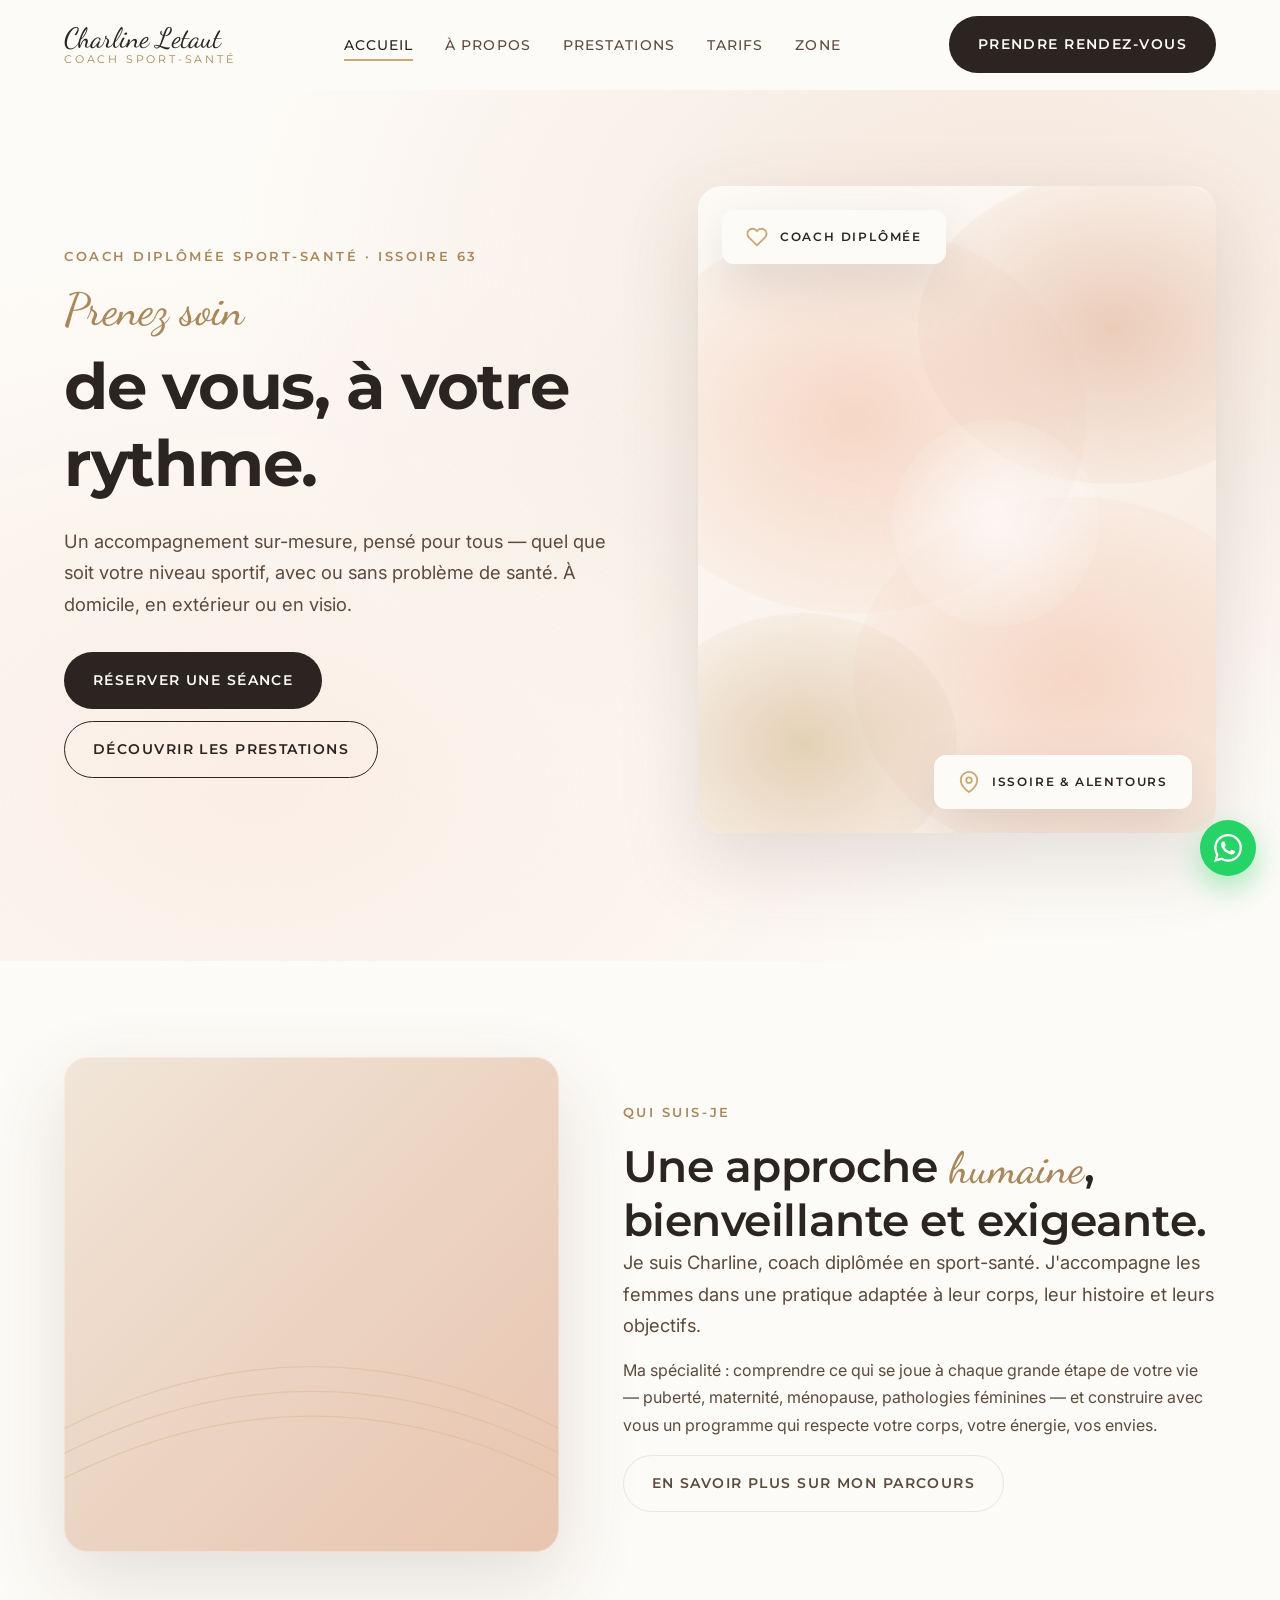
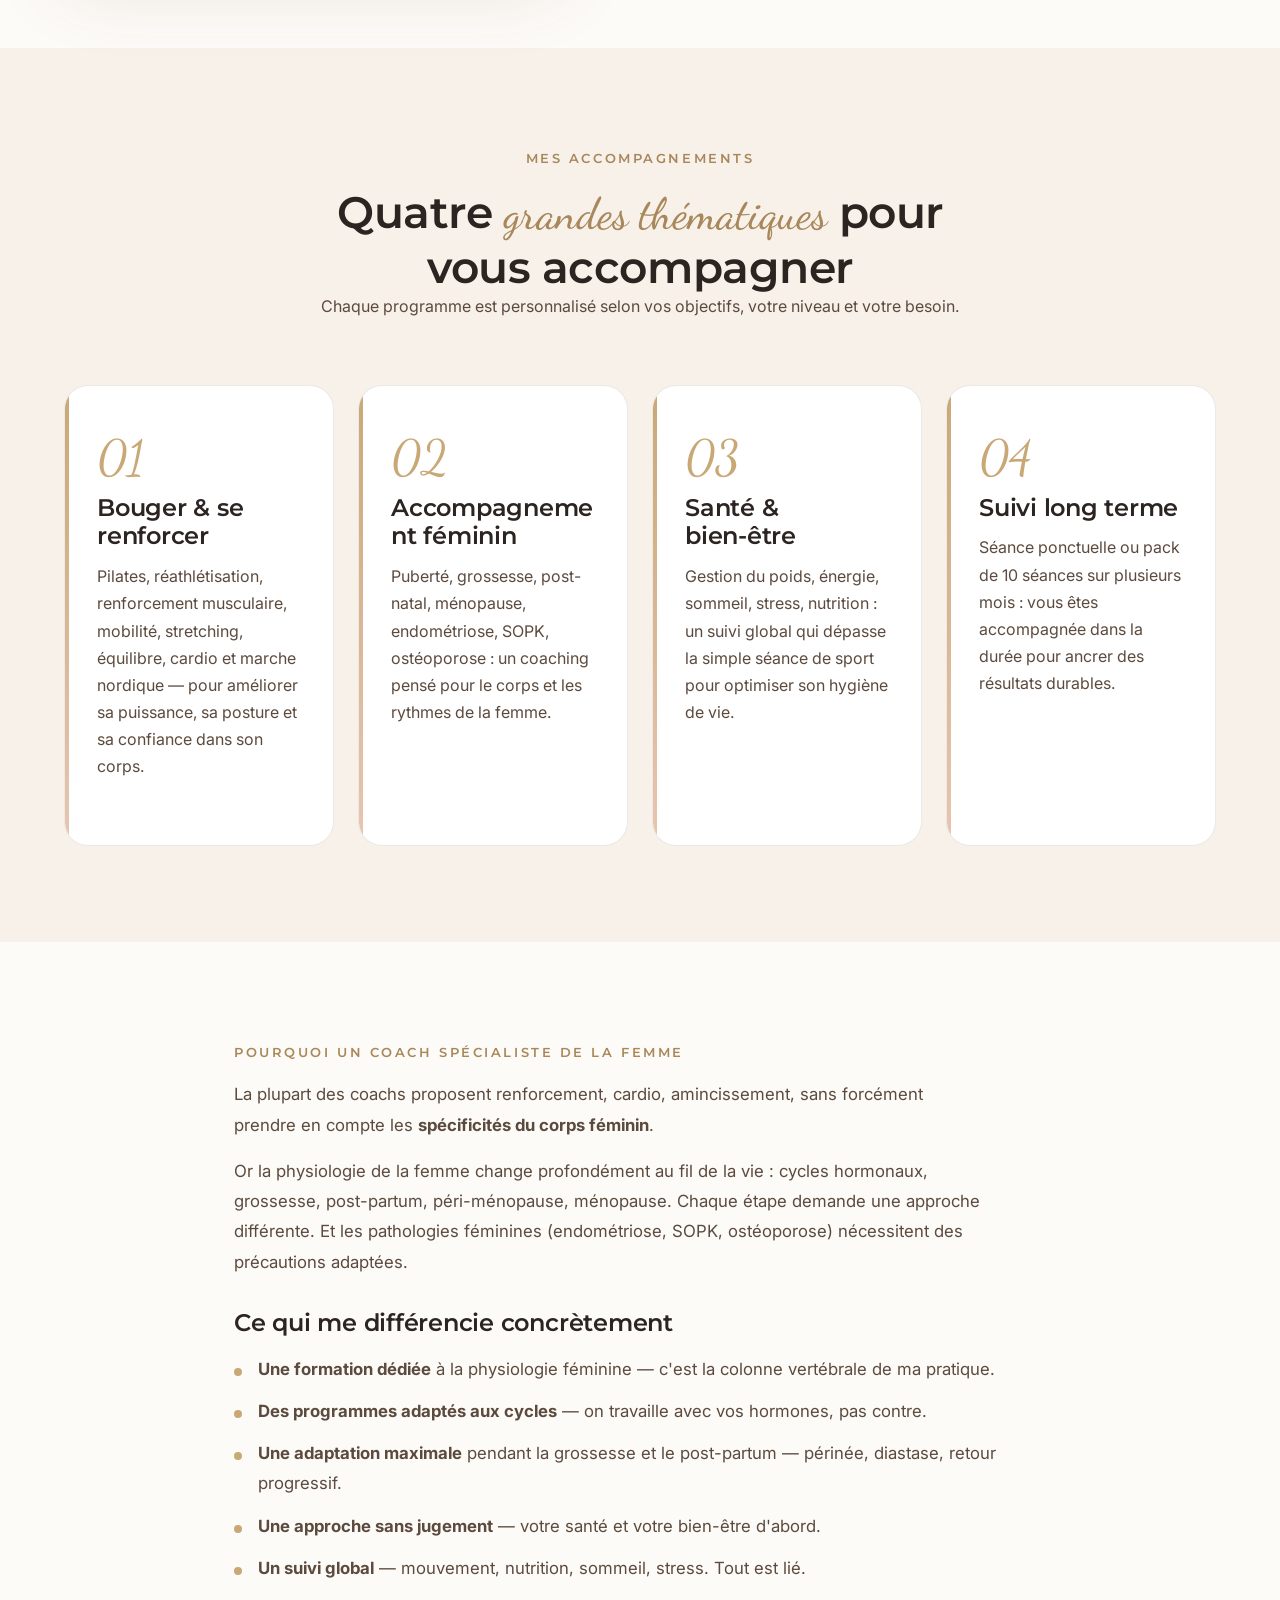
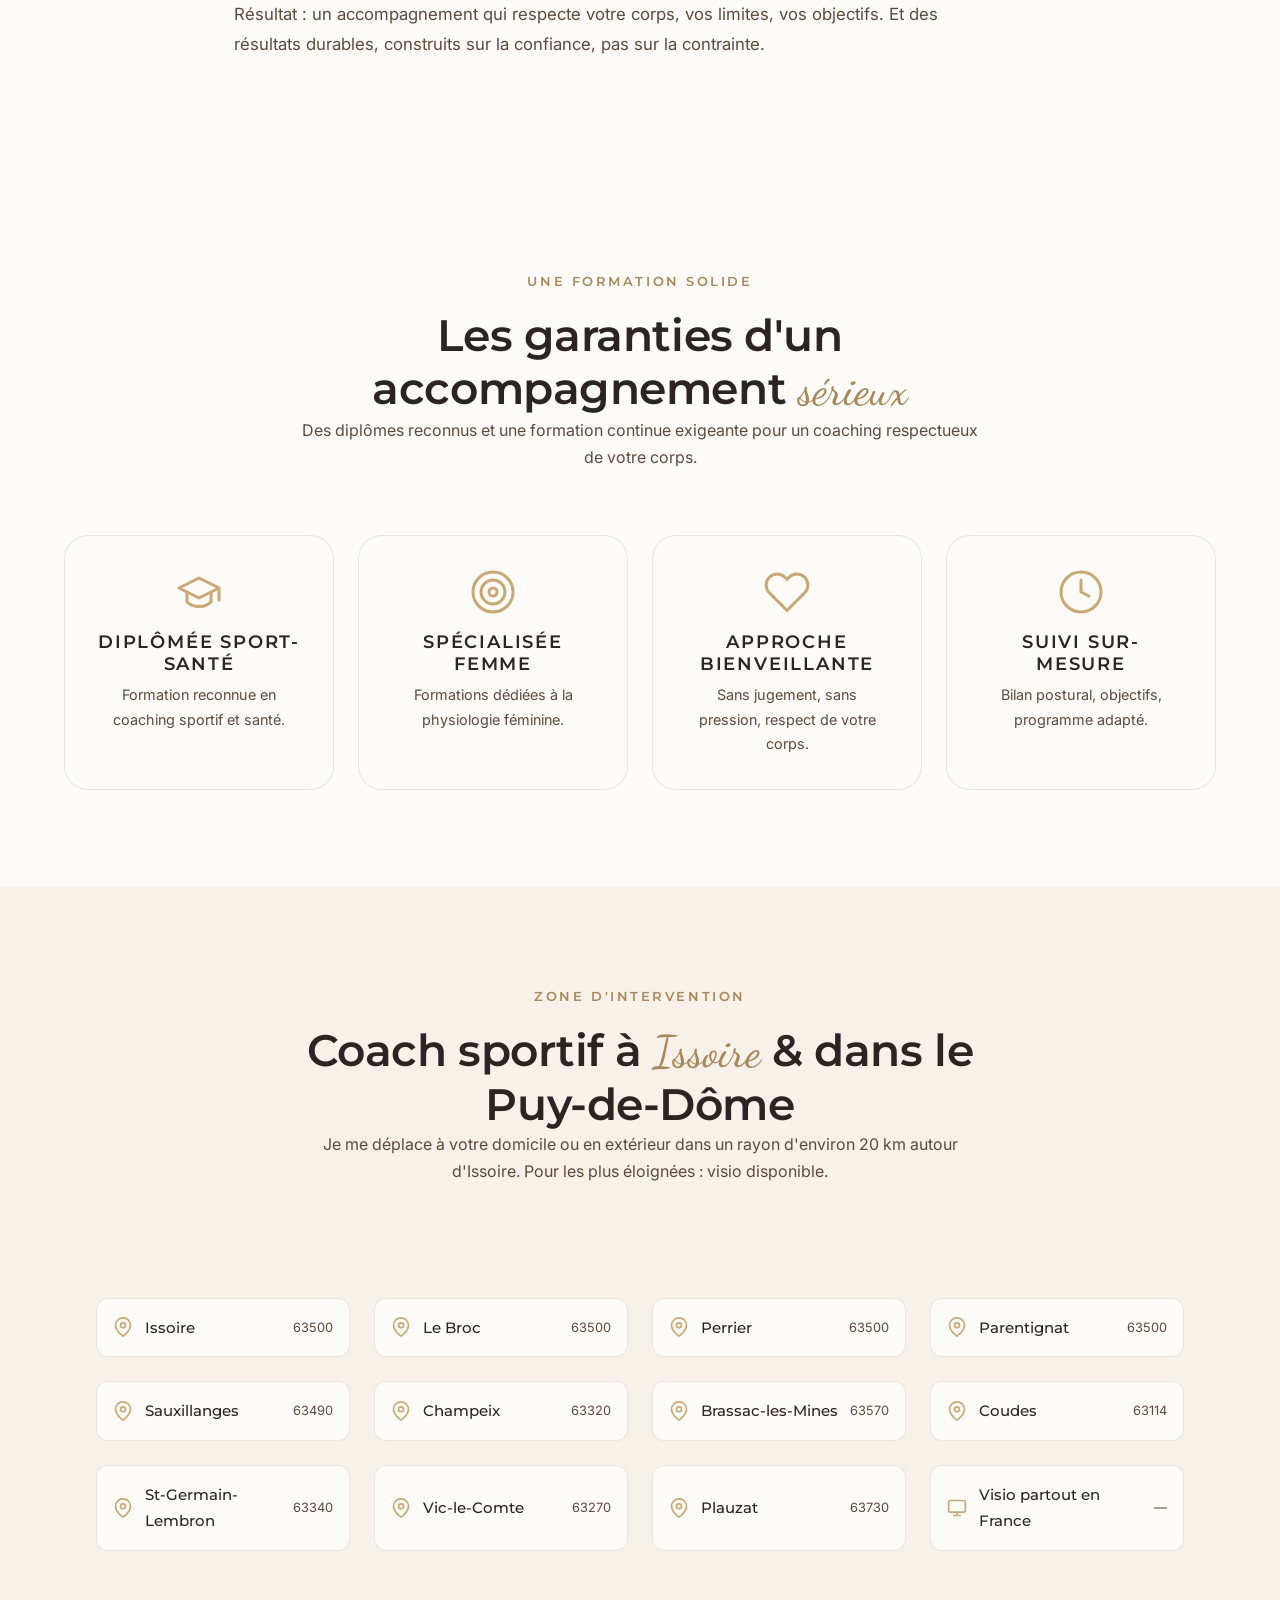
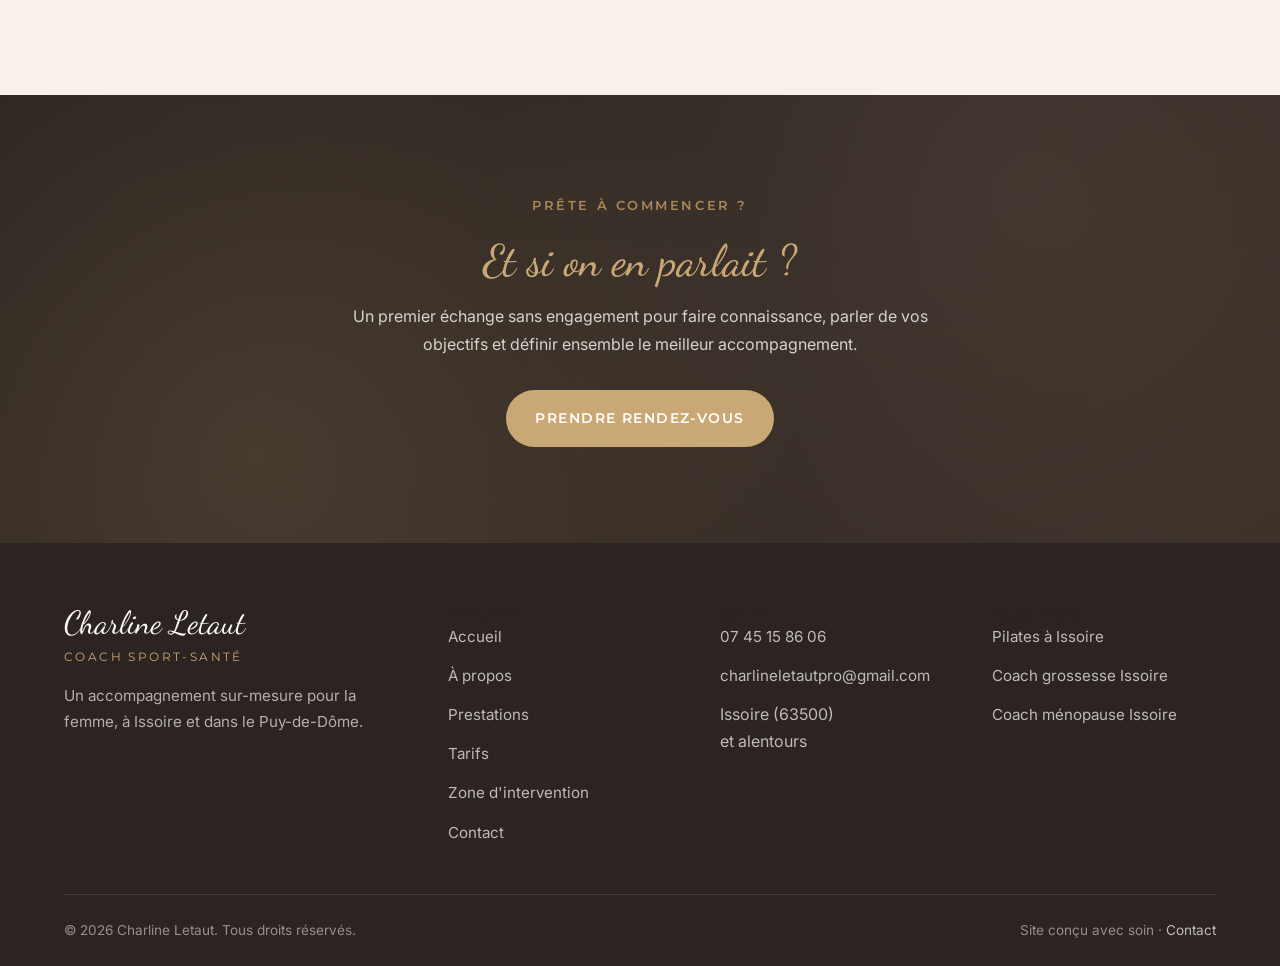
==== commit 7cdb2038: "Section specialiste femme : retrait 'pas d injonction esthetique, pas de no pain no gain' Cache-bust" ====
--- a/index.html
+++ b/index.html
@@ -29,16 +29,16 @@
   <meta name="twitter:image" content="https://charline-letaut.fr/assets/og-image.jpg" />
 
   <!-- Favicons -->
-  <link rel="icon" type="image/svg+xml" href="assets/favicon.svg?v=14" />
+  <link rel="icon" type="image/svg+xml" href="assets/favicon.svg?v=15" />
   <link rel="apple-touch-icon" href="assets/apple-touch-icon.png" />
-  <link rel="manifest" href="assets/site.webmanifest?v=14" />
+  <link rel="manifest" href="assets/site.webmanifest?v=15" />
 
   <!-- Fonts -->
   <link rel="preconnect" href="https://fonts.googleapis.com" />
   <link rel="preconnect" href="https://fonts.gstatic.com" crossorigin />
   <link href="https://fonts.googleapis.com/css2?family=Dancing+Script:wght@500;600&family=Inter:wght@400;500;600&family=Montserrat:wght@400;500;600;700&display=swap" rel="stylesheet" />
 
-  <link rel="stylesheet" href="css/style.css?v=14" />
+  <link rel="stylesheet" href="css/style.css?v=15" />
 
   <!-- PLAUSIBLE SCRIPT HERE -->
   <!-- <script defer data-domain="charline-letaut.fr" src="https://plausible.io/js/script.js"></script> -->
@@ -274,7 +274,7 @@
             <li><strong>Une formation dédiée</strong> à la physiologie féminine — c'est la colonne vertébrale de ma pratique.</li>
             <li><strong>Des programmes adaptés aux cycles</strong> — on travaille avec vos hormones, pas contre.</li>
             <li><strong>Une adaptation maximale</strong> pendant la grossesse et le post-partum — périnée, diastase, retour progressif.</li>
-            <li><strong>Une approche sans jugement</strong> — pas d'injonction esthétique, pas de "no pain no gain". Votre santé et votre bien-être d'abord.</li>
+            <li><strong>Une approche sans jugement</strong> — votre santé et votre bien-être d'abord.</li>
             <li><strong>Un suivi global</strong> — mouvement, nutrition, sommeil, stress. Tout est lié.</li>
           </ul>
           <p>Résultat&nbsp;: un accompagnement qui respecte votre corps, vos limites, vos objectifs. Et des résultats durables, construits sur la confiance, pas sur la contrainte.</p>
@@ -404,6 +404,6 @@
     <svg xmlns="http://www.w3.org/2000/svg" viewBox="0 0 24 24" fill="currentColor"><path d="M17.472 14.382c-.297-.149-1.758-.867-2.03-.967-.273-.099-.471-.148-.67.15-.197.297-.767.966-.94 1.164-.173.199-.347.223-.644.075-.297-.15-1.255-.463-2.39-1.475-.883-.788-1.48-1.761-1.653-2.059-.173-.297-.018-.458.13-.606.134-.133.298-.347.446-.52.149-.174.198-.298.298-.497.099-.198.05-.371-.025-.52-.075-.149-.669-1.612-.916-2.207-.242-.579-.487-.5-.669-.51-.173-.008-.371-.01-.57-.01-.198 0-.52.074-.792.372-.272.297-1.04 1.016-1.04 2.479 0 1.462 1.065 2.875 1.213 3.074.149.198 2.096 3.2 5.077 4.487.709.306 1.262.489 1.694.625.712.227 1.36.195 1.871.118.571-.085 1.758-.719 2.006-1.413.248-.694.248-1.289.173-1.413-.074-.124-.272-.198-.57-.347m-5.421 7.403h-.004a9.87 9.87 0 01-5.031-1.378l-.361-.214-3.741.982.998-3.648-.235-.374a9.86 9.86 0 01-1.51-5.26c.001-5.45 4.436-9.884 9.888-9.884 2.64 0 5.122 1.03 6.988 2.898a9.825 9.825 0 012.893 6.994c-.003 5.45-4.437 9.884-9.885 9.884m8.413-18.297A11.815 11.815 0 0012.05 0C5.495 0 .16 5.335.157 11.892c0 2.096.547 4.142 1.588 5.945L.057 24l6.305-1.654a11.882 11.882 0 005.683 1.448h.005c6.554 0 11.89-5.335 11.893-11.893a11.821 11.821 0 00-3.48-8.413z"/></svg>
   </a>
 
-  <script src="js/main.js?v=14"></script>
+  <script src="js/main.js?v=15"></script>
 </body>
 </html>
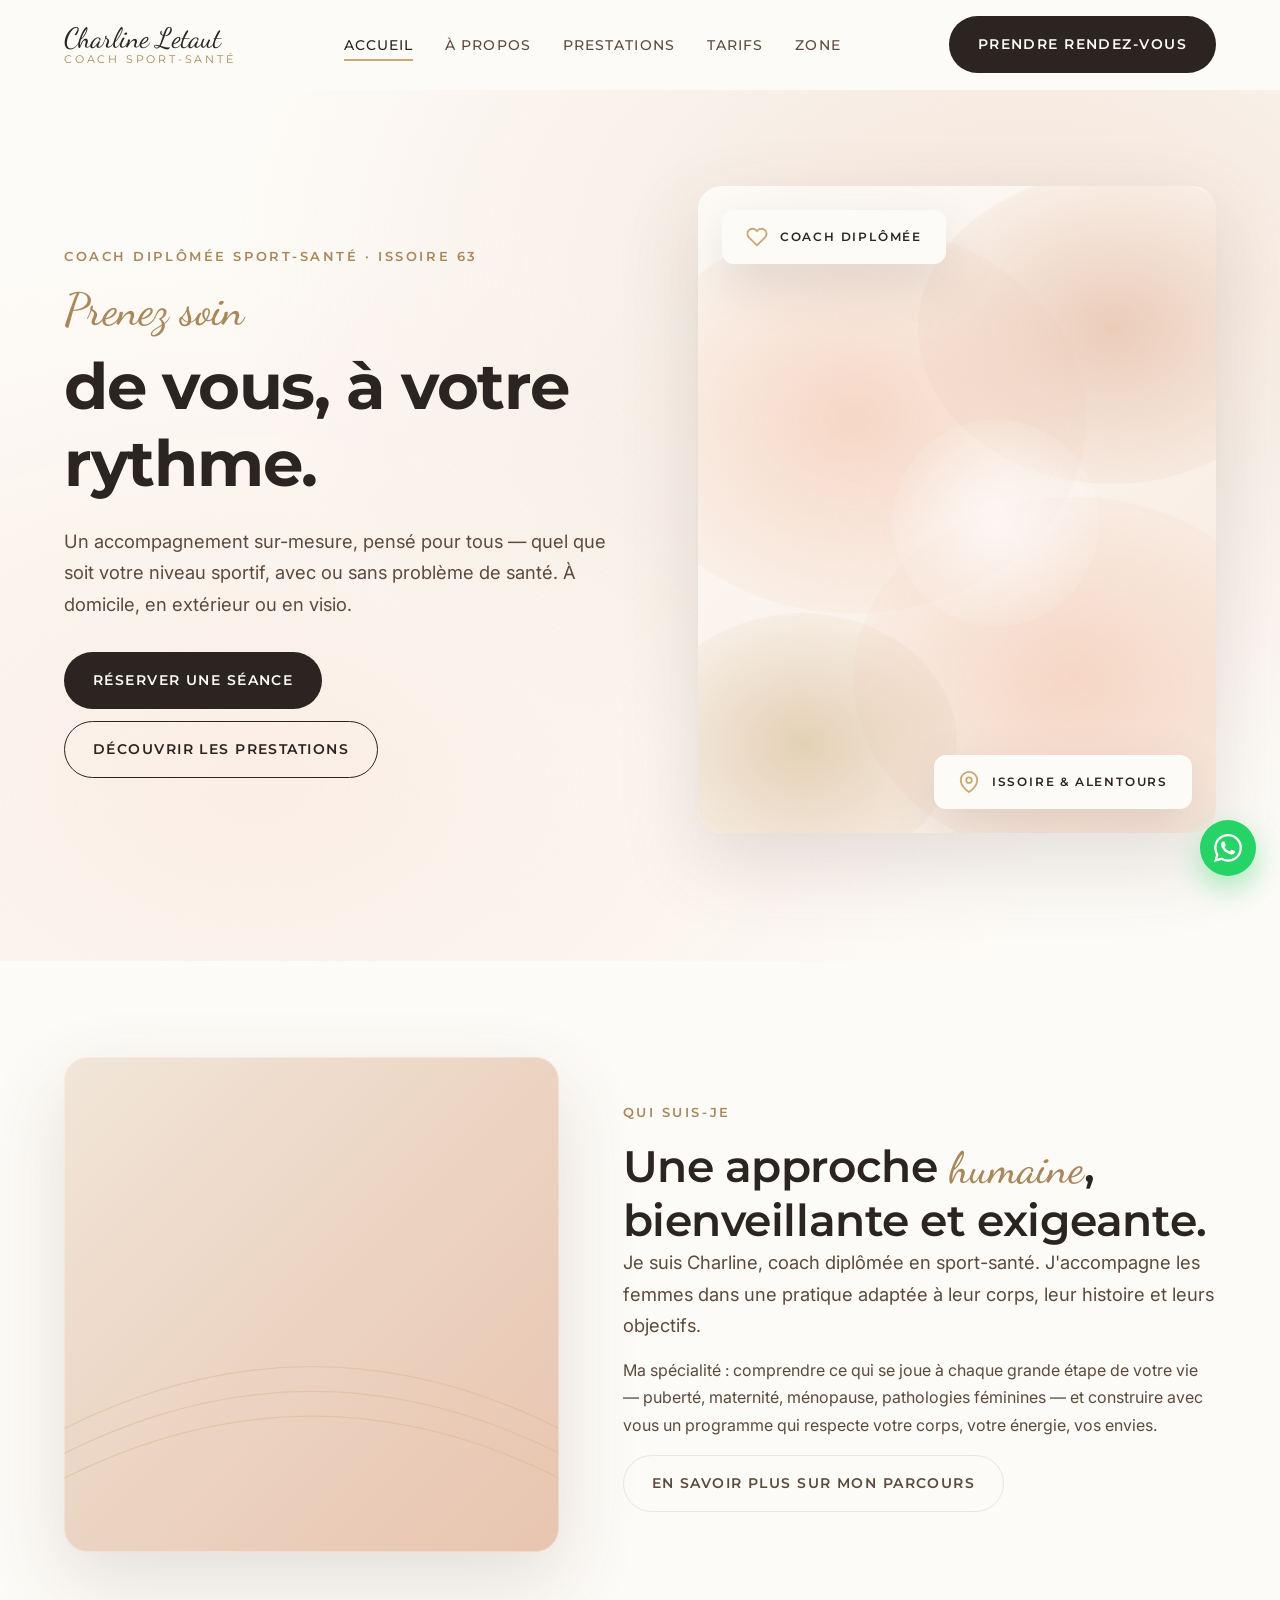
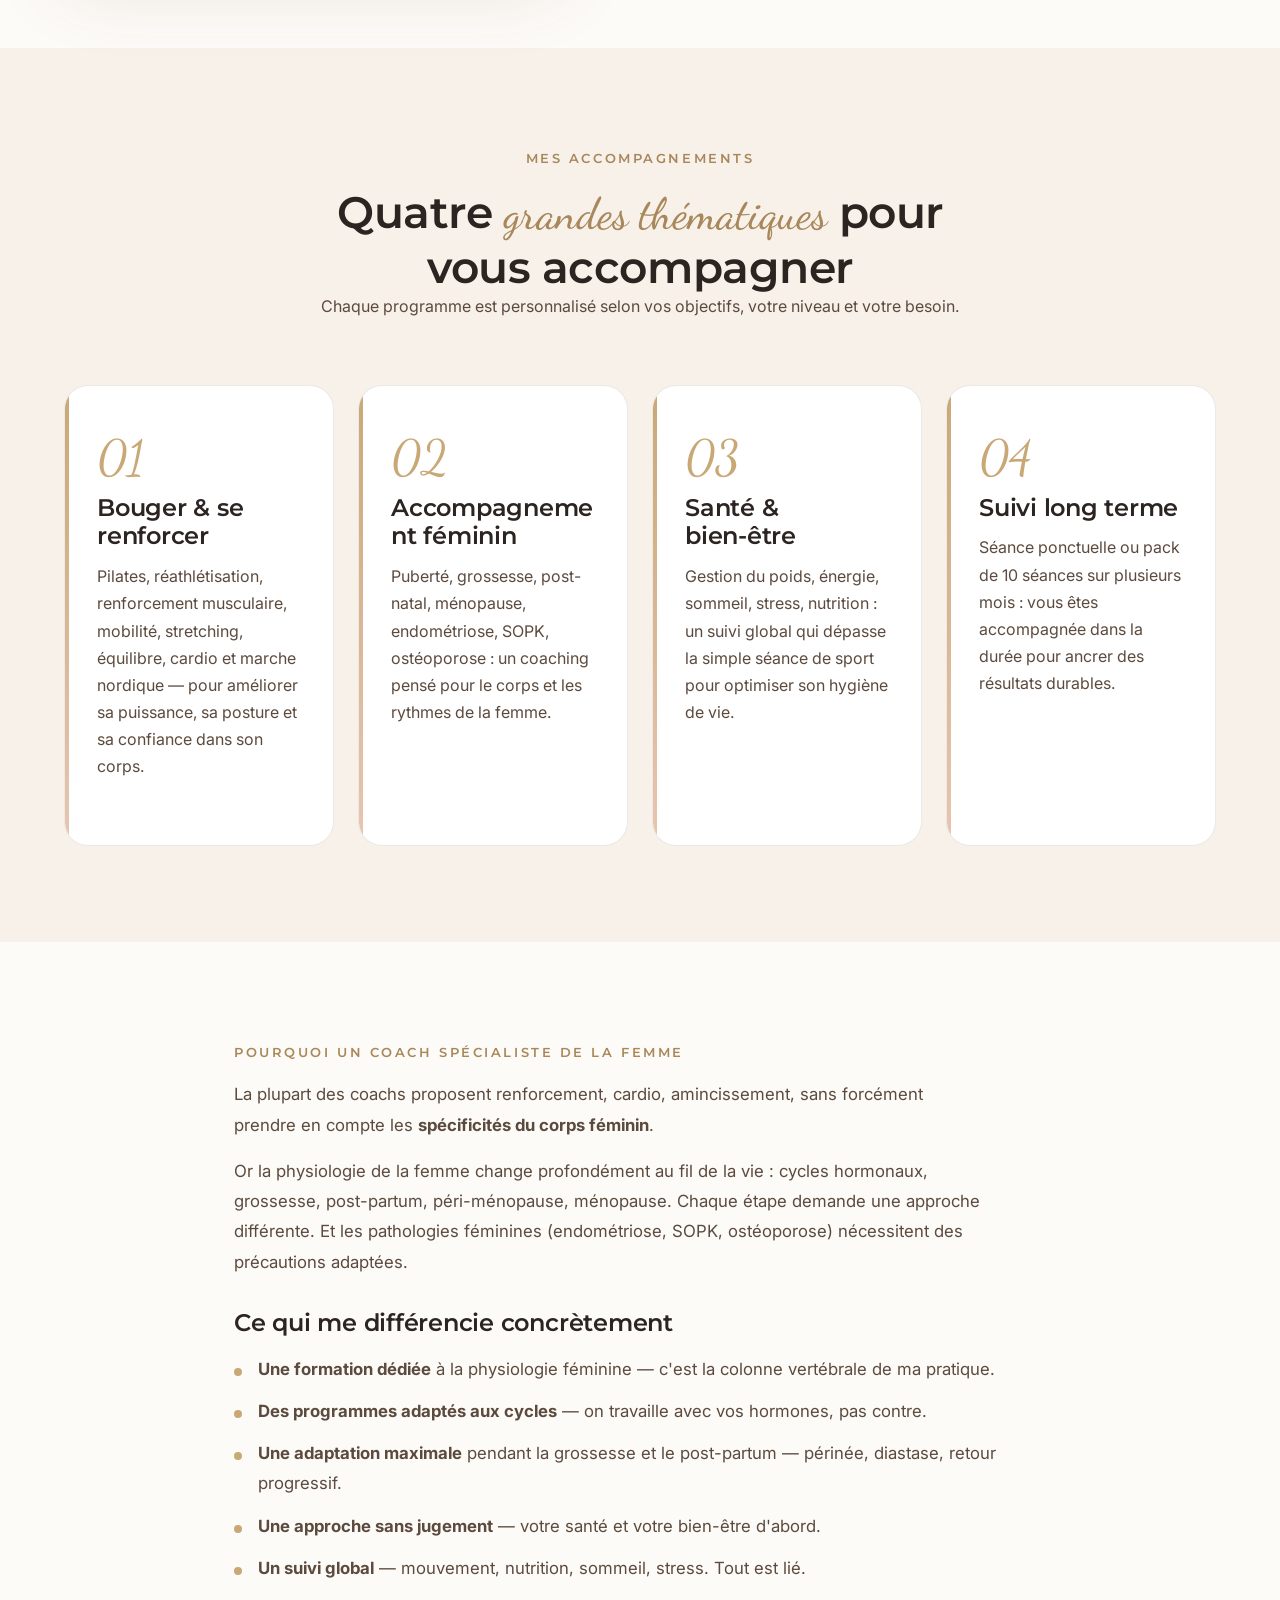
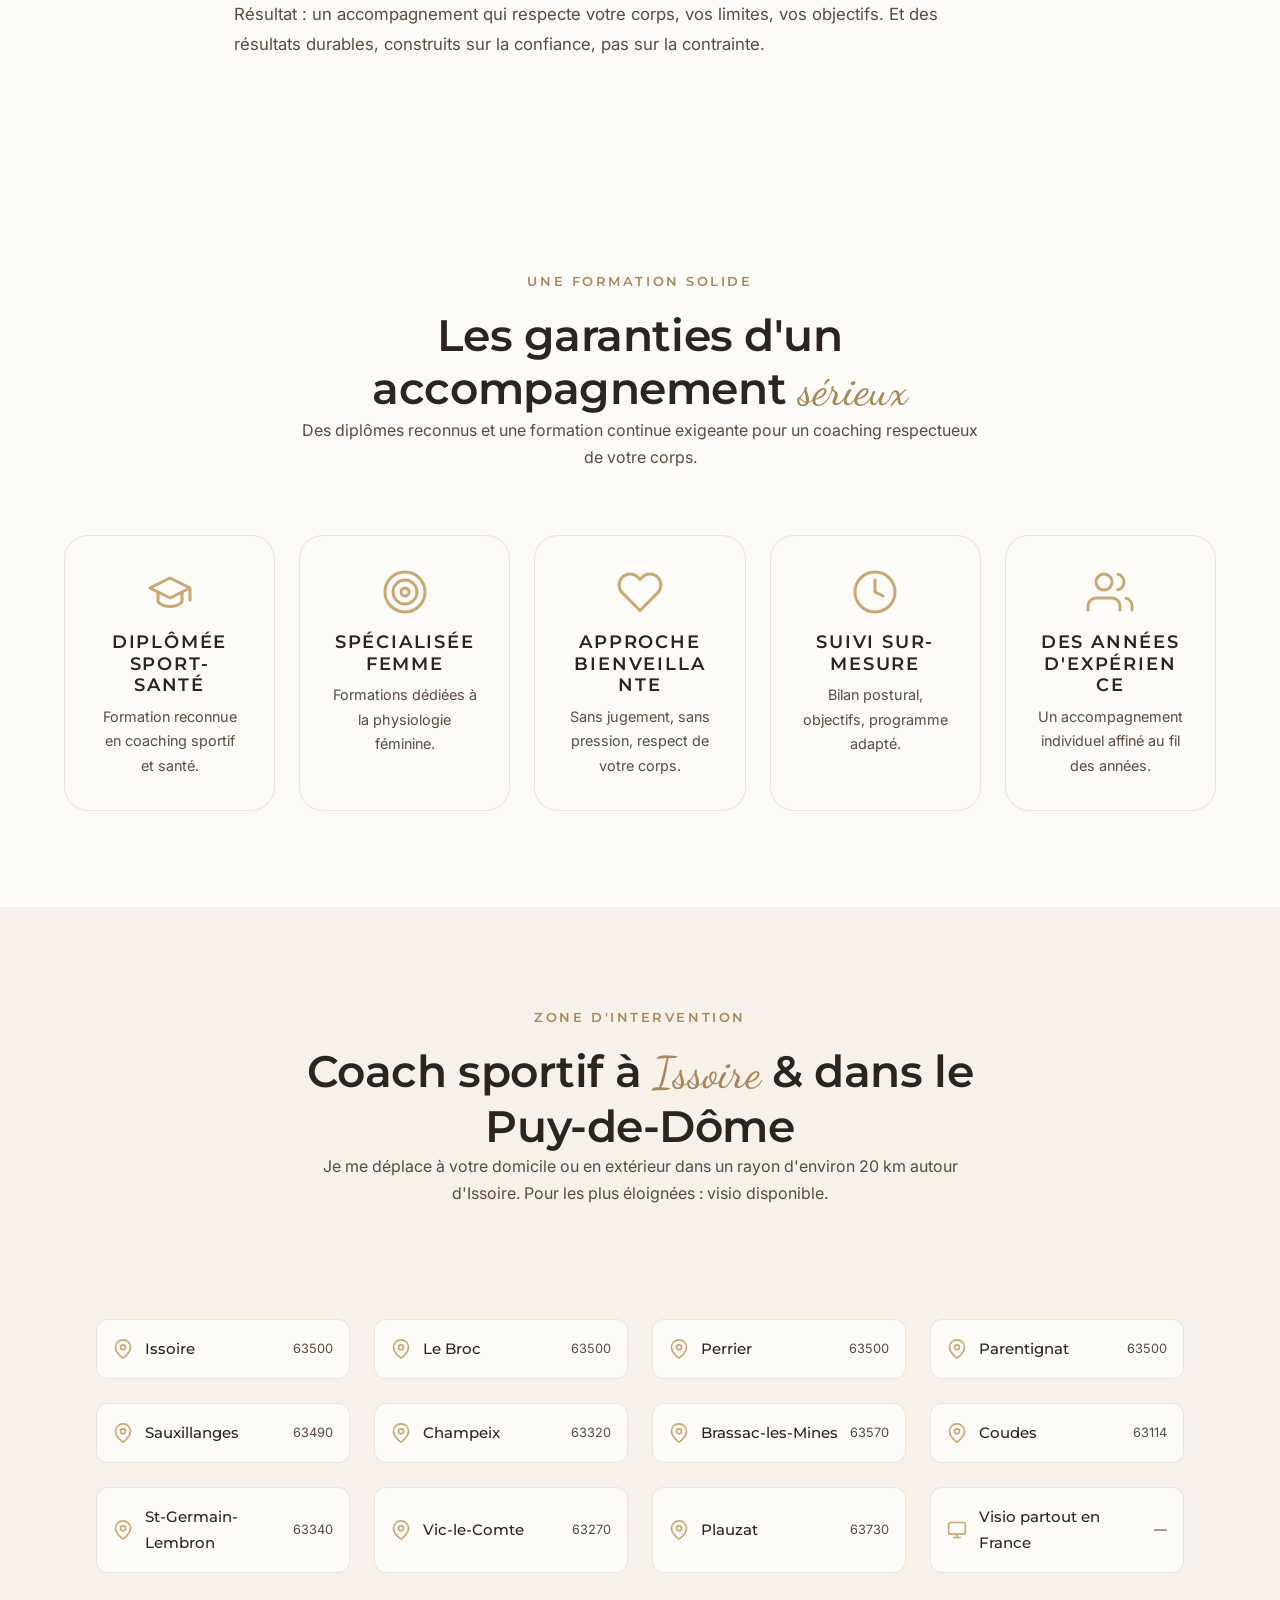
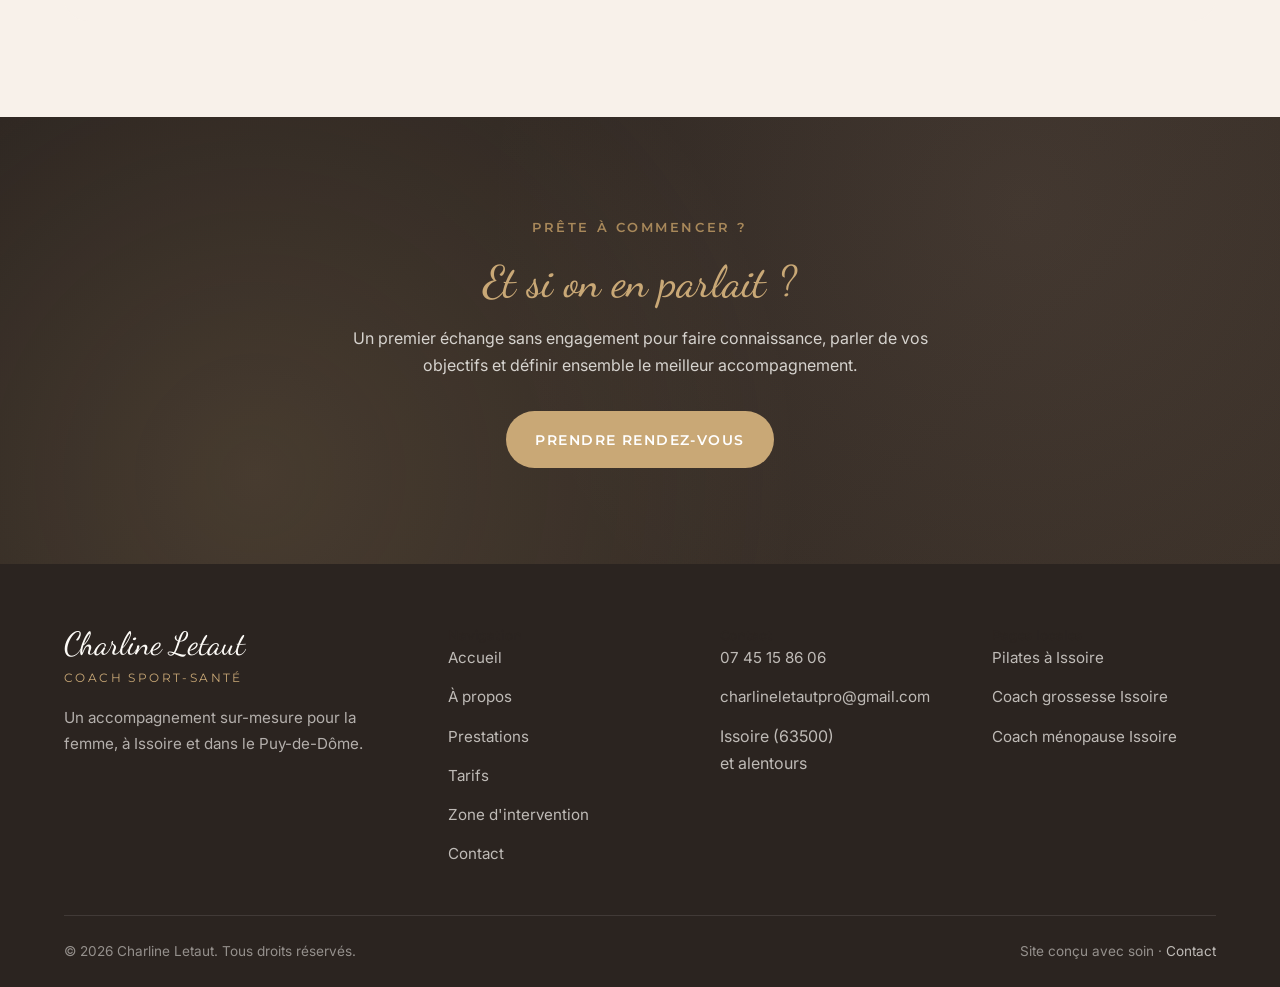
==== commit bd52a135: "Section garanties : ajout 5e carte 'Des annees d experience' - Nouvelle credential card avec icone '" ====
--- a/index.html
+++ b/index.html
@@ -29,16 +29,16 @@
   <meta name="twitter:image" content="https://charline-letaut.fr/assets/og-image.jpg" />
 
   <!-- Favicons -->
-  <link rel="icon" type="image/svg+xml" href="assets/favicon.svg?v=15" />
+  <link rel="icon" type="image/svg+xml" href="assets/favicon.svg?v=16" />
   <link rel="apple-touch-icon" href="assets/apple-touch-icon.png" />
-  <link rel="manifest" href="assets/site.webmanifest?v=15" />
+  <link rel="manifest" href="assets/site.webmanifest?v=16" />
 
   <!-- Fonts -->
   <link rel="preconnect" href="https://fonts.googleapis.com" />
   <link rel="preconnect" href="https://fonts.gstatic.com" crossorigin />
   <link href="https://fonts.googleapis.com/css2?family=Dancing+Script:wght@500;600&family=Inter:wght@400;500;600&family=Montserrat:wght@400;500;600;700&display=swap" rel="stylesheet" />
 
-  <link rel="stylesheet" href="css/style.css?v=15" />
+  <link rel="stylesheet" href="css/style.css?v=16" />
 
   <!-- PLAUSIBLE SCRIPT HERE -->
   <!-- <script defer data-domain="charline-letaut.fr" src="https://plausible.io/js/script.js"></script> -->
@@ -312,6 +312,11 @@
             <h4>Suivi sur-mesure</h4>
             <p>Bilan postural, objectifs, programme adapté.</p>
           </div>
+          <div class="credential reveal reveal-delay-4">
+            <svg class="credential__icon" xmlns="http://www.w3.org/2000/svg" viewBox="0 0 24 24" fill="none" stroke="currentColor" stroke-width="1.5" stroke-linecap="round" stroke-linejoin="round"><path d="M17 21v-2a4 4 0 0 0-4-4H5a4 4 0 0 0-4 4v2"/><circle cx="9" cy="7" r="4"/><path d="M23 21v-2a4 4 0 0 0-3-3.87"/><path d="M16 3.13a4 4 0 0 1 0 7.75"/></svg>
+            <h4>Des années d'expérience</h4>
+            <p>Un accompagnement individuel affiné au fil des années.</p>
+          </div>
         </div>
       </div>
     </section>
@@ -404,6 +409,6 @@
     <svg xmlns="http://www.w3.org/2000/svg" viewBox="0 0 24 24" fill="currentColor"><path d="M17.472 14.382c-.297-.149-1.758-.867-2.03-.967-.273-.099-.471-.148-.67.15-.197.297-.767.966-.94 1.164-.173.199-.347.223-.644.075-.297-.15-1.255-.463-2.39-1.475-.883-.788-1.48-1.761-1.653-2.059-.173-.297-.018-.458.13-.606.134-.133.298-.347.446-.52.149-.174.198-.298.298-.497.099-.198.05-.371-.025-.52-.075-.149-.669-1.612-.916-2.207-.242-.579-.487-.5-.669-.51-.173-.008-.371-.01-.57-.01-.198 0-.52.074-.792.372-.272.297-1.04 1.016-1.04 2.479 0 1.462 1.065 2.875 1.213 3.074.149.198 2.096 3.2 5.077 4.487.709.306 1.262.489 1.694.625.712.227 1.36.195 1.871.118.571-.085 1.758-.719 2.006-1.413.248-.694.248-1.289.173-1.413-.074-.124-.272-.198-.57-.347m-5.421 7.403h-.004a9.87 9.87 0 01-5.031-1.378l-.361-.214-3.741.982.998-3.648-.235-.374a9.86 9.86 0 01-1.51-5.26c.001-5.45 4.436-9.884 9.888-9.884 2.64 0 5.122 1.03 6.988 2.898a9.825 9.825 0 012.893 6.994c-.003 5.45-4.437 9.884-9.885 9.884m8.413-18.297A11.815 11.815 0 0012.05 0C5.495 0 .16 5.335.157 11.892c0 2.096.547 4.142 1.588 5.945L.057 24l6.305-1.654a11.882 11.882 0 005.683 1.448h.005c6.554 0 11.89-5.335 11.893-11.893a11.821 11.821 0 00-3.48-8.413z"/></svg>
   </a>
 
-  <script src="js/main.js?v=15"></script>
+  <script src="js/main.js?v=16"></script>
 </body>
 </html>
--- a/css/style.css
+++ b/css/style.css
@@ -762,13 +762,7 @@
 .credentials {
   display: grid;
   gap: var(--s-5);
-}
-
-@media (min-width: 640px) {
-  .credentials { grid-template-columns: repeat(2, 1fr); }
-}
-@media (min-width: 960px) {
-  .credentials { grid-template-columns: repeat(4, 1fr); }
+  grid-template-columns: repeat(auto-fit, minmax(190px, 1fr));
 }
 
 .credential {
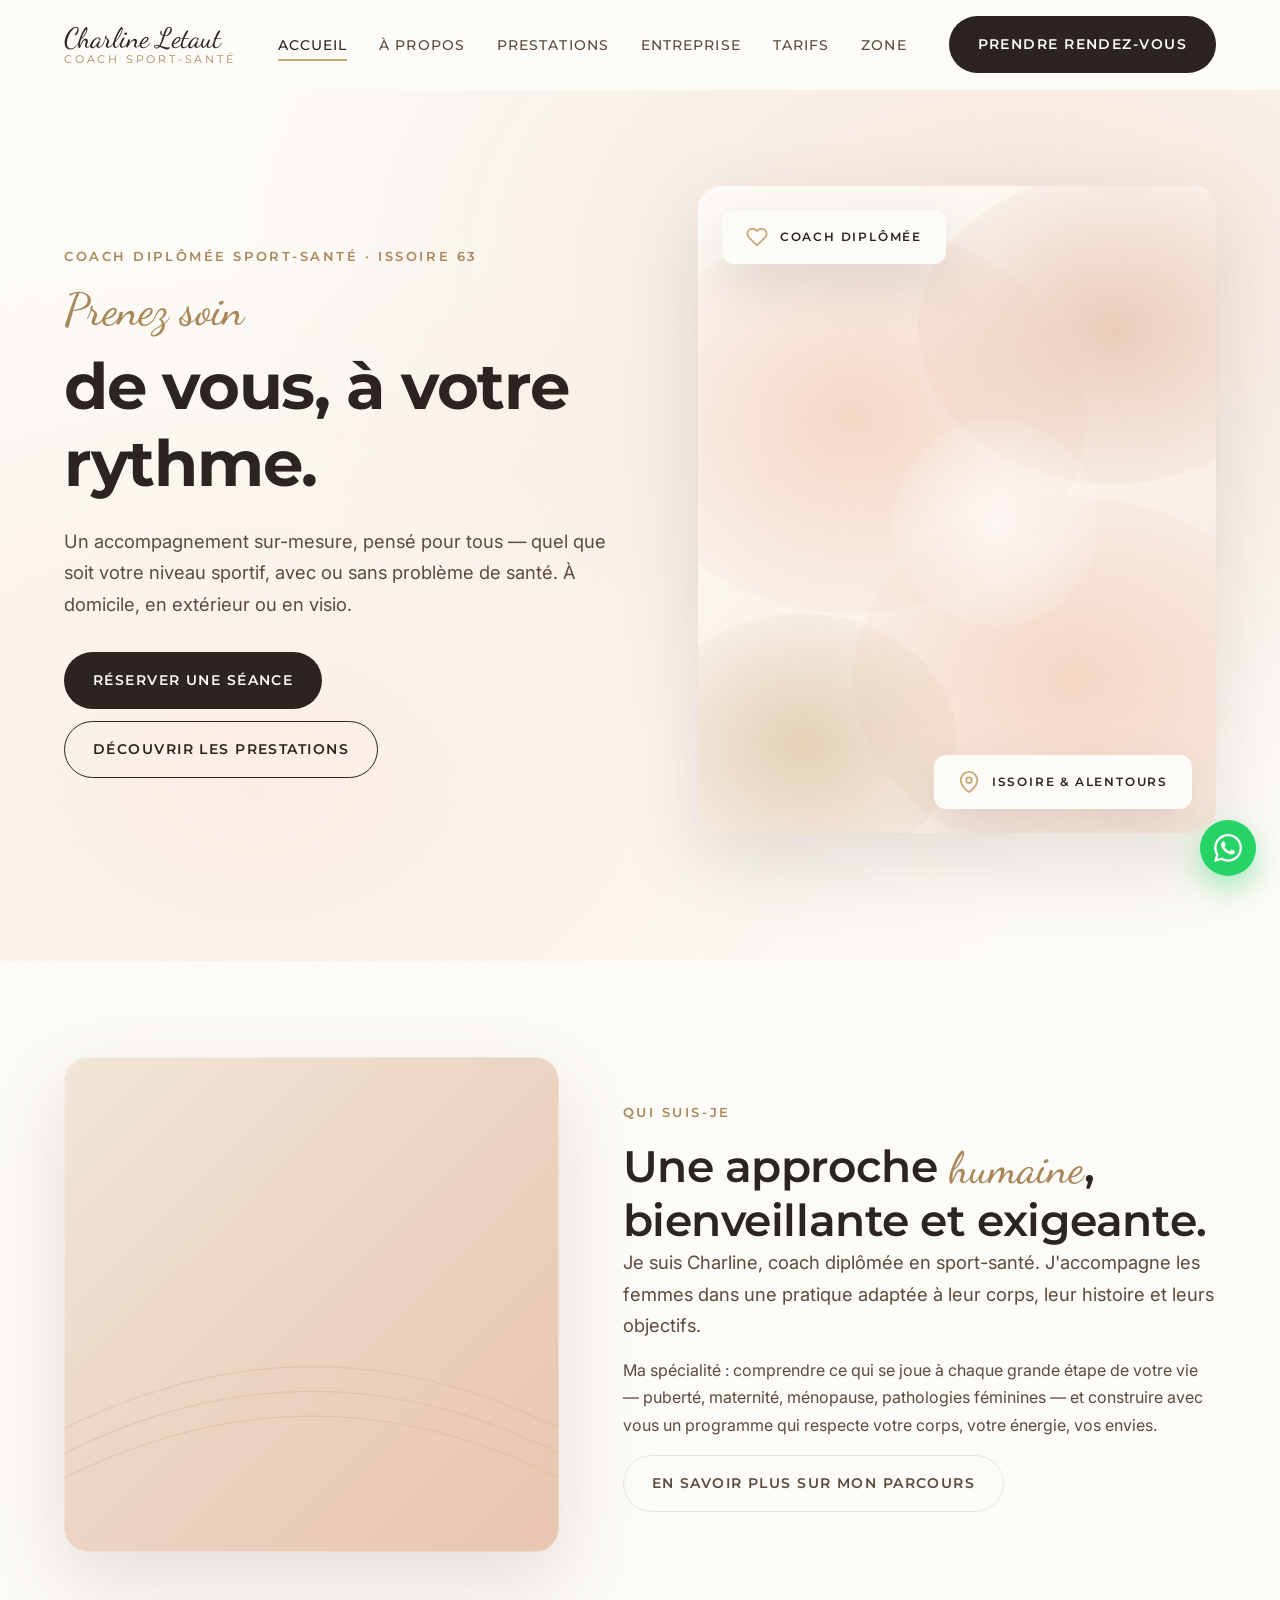
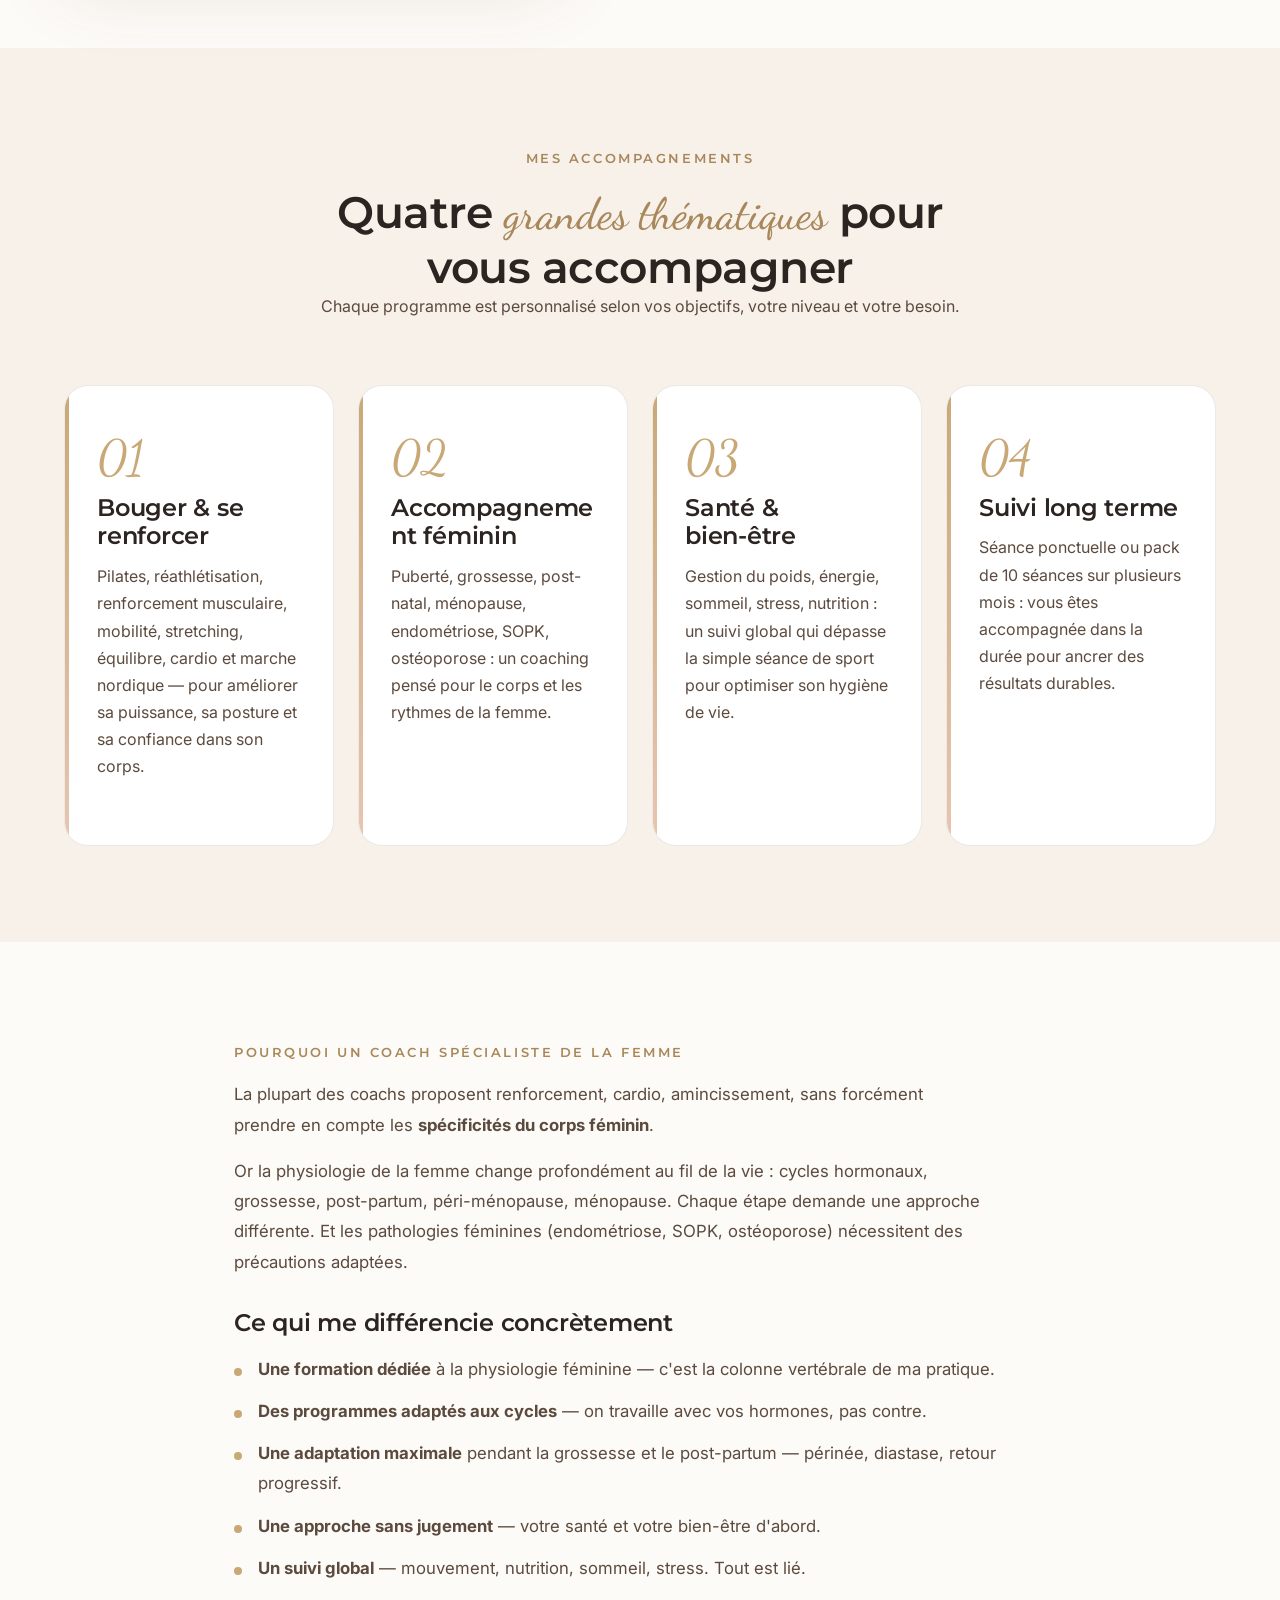
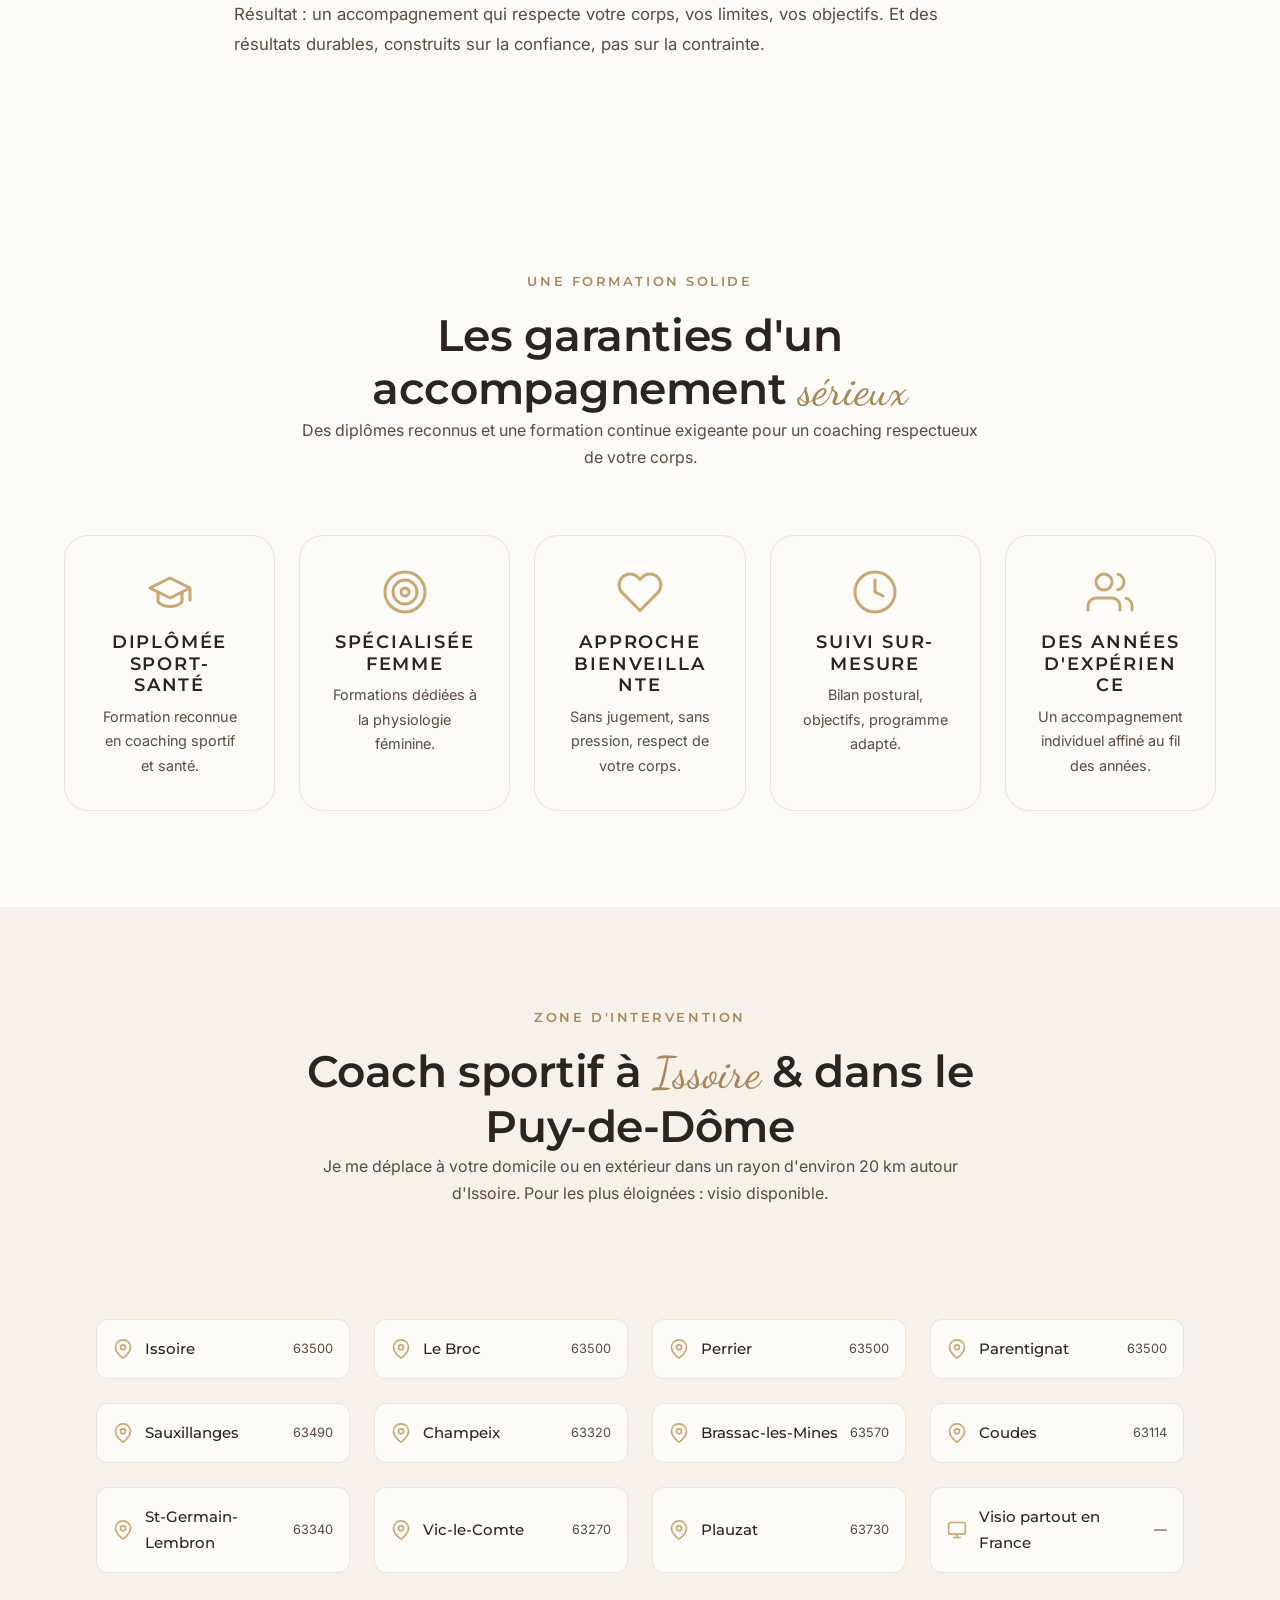
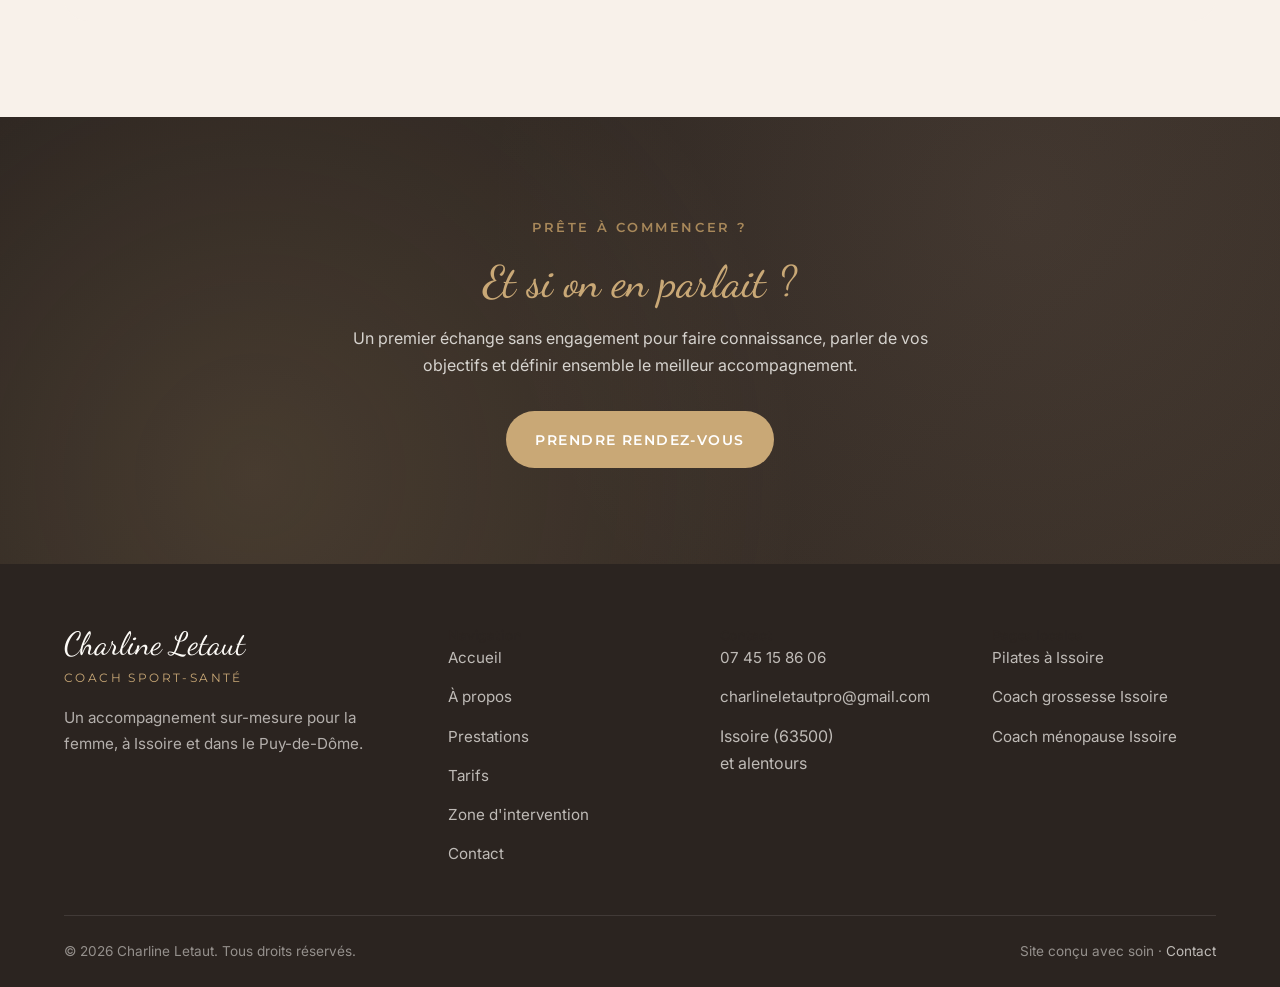
==== commit da28c377: "Nouvelle page Entreprise + nav + sitemap + notes B2B - entreprise.html : page minimaliste, sur devis" ====
--- a/index.html
+++ b/index.html
@@ -29,16 +29,16 @@
   <meta name="twitter:image" content="https://charline-letaut.fr/assets/og-image.jpg" />
 
   <!-- Favicons -->
-  <link rel="icon" type="image/svg+xml" href="assets/favicon.svg?v=16" />
+  <link rel="icon" type="image/svg+xml" href="assets/favicon.svg?v=32" />
   <link rel="apple-touch-icon" href="assets/apple-touch-icon.png" />
-  <link rel="manifest" href="assets/site.webmanifest?v=16" />
+  <link rel="manifest" href="assets/site.webmanifest?v=32" />
 
   <!-- Fonts -->
   <link rel="preconnect" href="https://fonts.googleapis.com" />
   <link rel="preconnect" href="https://fonts.gstatic.com" crossorigin />
   <link href="https://fonts.googleapis.com/css2?family=Dancing+Script:wght@500;600&family=Inter:wght@400;500;600&family=Montserrat:wght@400;500;600;700&display=swap" rel="stylesheet" />
 
-  <link rel="stylesheet" href="css/style.css?v=16" />
+  <link rel="stylesheet" href="css/style.css?v=32" />
 
   <!-- PLAUSIBLE SCRIPT HERE -->
   <!-- <script defer data-domain="charline-letaut.fr" src="https://plausible.io/js/script.js"></script> -->
@@ -118,6 +118,7 @@
           <li><a href="index.html" class="nav__link" data-nav="index.html">Accueil</a></li>
           <li><a href="a-propos.html" class="nav__link" data-nav="a-propos.html">À propos</a></li>
           <li><a href="prestations.html" class="nav__link" data-nav="prestations.html">Prestations</a></li>
+          <li><a href="entreprise.html" class="nav__link" data-nav="entreprise.html">Entreprise</a></li>
           <li><a href="tarifs.html" class="nav__link" data-nav="tarifs.html">Tarifs</a></li>
           <li><a href="zone-intervention.html" class="nav__link" data-nav="zone-intervention.html">Zone</a></li>
         </ul>
@@ -132,6 +133,7 @@
       <a href="index.html" class="nav__link" data-nav="index.html">Accueil</a>
       <a href="a-propos.html" class="nav__link" data-nav="a-propos.html">À propos</a>
       <a href="prestations.html" class="nav__link" data-nav="prestations.html">Prestations</a>
+      <a href="entreprise.html" class="nav__link" data-nav="entreprise.html">Entreprise</a>
       <a href="tarifs.html" class="nav__link" data-nav="tarifs.html">Tarifs</a>
       <a href="zone-intervention.html" class="nav__link" data-nav="zone-intervention.html">Zone d'intervention</a>
       <a href="contact.html" class="nav__link" data-nav="contact.html">Contact</a>
@@ -409,6 +411,6 @@
     <svg xmlns="http://www.w3.org/2000/svg" viewBox="0 0 24 24" fill="currentColor"><path d="M17.472 14.382c-.297-.149-1.758-.867-2.03-.967-.273-.099-.471-.148-.67.15-.197.297-.767.966-.94 1.164-.173.199-.347.223-.644.075-.297-.15-1.255-.463-2.39-1.475-.883-.788-1.48-1.761-1.653-2.059-.173-.297-.018-.458.13-.606.134-.133.298-.347.446-.52.149-.174.198-.298.298-.497.099-.198.05-.371-.025-.52-.075-.149-.669-1.612-.916-2.207-.242-.579-.487-.5-.669-.51-.173-.008-.371-.01-.57-.01-.198 0-.52.074-.792.372-.272.297-1.04 1.016-1.04 2.479 0 1.462 1.065 2.875 1.213 3.074.149.198 2.096 3.2 5.077 4.487.709.306 1.262.489 1.694.625.712.227 1.36.195 1.871.118.571-.085 1.758-.719 2.006-1.413.248-.694.248-1.289.173-1.413-.074-.124-.272-.198-.57-.347m-5.421 7.403h-.004a9.87 9.87 0 01-5.031-1.378l-.361-.214-3.741.982.998-3.648-.235-.374a9.86 9.86 0 01-1.51-5.26c.001-5.45 4.436-9.884 9.888-9.884 2.64 0 5.122 1.03 6.988 2.898a9.825 9.825 0 012.893 6.994c-.003 5.45-4.437 9.884-9.885 9.884m8.413-18.297A11.815 11.815 0 0012.05 0C5.495 0 .16 5.335.157 11.892c0 2.096.547 4.142 1.588 5.945L.057 24l6.305-1.654a11.882 11.882 0 005.683 1.448h.005c6.554 0 11.89-5.335 11.893-11.893a11.821 11.821 0 00-3.48-8.413z"/></svg>
   </a>
 
-  <script src="js/main.js?v=16"></script>
+  <script src="js/main.js?v=32"></script>
 </body>
 </html>
--- a/css/style.css
+++ b/css/style.css
@@ -855,13 +855,7 @@
 .pricing-grid {
   display: grid;
   gap: var(--s-5);
-}
-
-@media (min-width: 768px) {
-  .pricing-grid { grid-template-columns: repeat(2, 1fr); }
-}
-@media (min-width: 1024px) {
-  .pricing-grid { grid-template-columns: repeat(3, 1fr); }
+  grid-template-columns: repeat(auto-fit, minmax(260px, 1fr));
 }
 
 .price {
@@ -958,6 +952,96 @@
   background-size: contain;
   background-repeat: no-repeat;
   margin-top: 2px;
+}
+
+/* ---------- 12b. Bilan postural callout (tarifs) ---------- */
+.bilan-callout {
+  padding: var(--s-7) var(--s-6);
+  background: linear-gradient(135deg, var(--c-beige) 0%, #F5E3D7 100%);
+  border-radius: var(--r-lg);
+  border: 1px solid var(--c-gold);
+  box-shadow: 0 20px 50px var(--c-shadow);
+  text-align: center;
+  position: relative;
+}
+
+.bilan-callout::before {
+  content: "";
+  position: absolute;
+  top: 0;
+  left: 0;
+  right: 0;
+  height: 4px;
+  background: linear-gradient(90deg, var(--c-gold), var(--c-rose), var(--c-gold));
+  border-radius: var(--r-lg) var(--r-lg) 0 0;
+}
+
+.bilan-callout__badge {
+  display: inline-block;
+  padding: 0.5rem 1.2rem;
+  background: var(--c-anthracite);
+  color: var(--c-cream);
+  font-family: var(--f-display);
+  font-size: 0.7rem;
+  font-weight: 600;
+  letter-spacing: 0.18em;
+  text-transform: uppercase;
+  border-radius: var(--r-full);
+  margin-bottom: var(--s-5);
+}
+
+.bilan-callout h2 {
+  margin-bottom: var(--s-4);
+}
+
+.bilan-callout .lead {
+  max-width: 640px;
+  margin: 0 auto var(--s-6);
+  color: var(--c-taupe);
+}
+
+.bilan-benefits {
+  display: grid;
+  gap: var(--s-4);
+  grid-template-columns: repeat(auto-fit, minmax(200px, 1fr));
+  margin: var(--s-6) 0 var(--s-5);
+  text-align: left;
+}
+
+.bilan-benefit {
+  padding: var(--s-5);
+  background: var(--c-white);
+  border-radius: var(--r-md);
+  border: 1px solid var(--c-border);
+  transition: transform var(--t-base), border-color var(--t-base);
+}
+
+.bilan-benefit:hover {
+  transform: translateY(-3px);
+  border-color: var(--c-gold);
+}
+
+.bilan-benefit h3 {
+  font-family: var(--f-display);
+  font-size: 1.05rem;
+  text-transform: none;
+  letter-spacing: -0.01em;
+  margin-bottom: var(--s-2);
+  color: var(--c-anthracite);
+}
+
+.bilan-benefit p {
+  font-size: 0.92rem;
+  margin: 0;
+  color: var(--c-taupe);
+  line-height: 1.6;
+}
+
+.bilan-callout__note {
+  max-width: 620px;
+  margin: 0 auto var(--s-5);
+  font-style: italic;
+  color: var(--c-taupe);
 }
 
 /* ---------- 13. FAQ ---------- */
